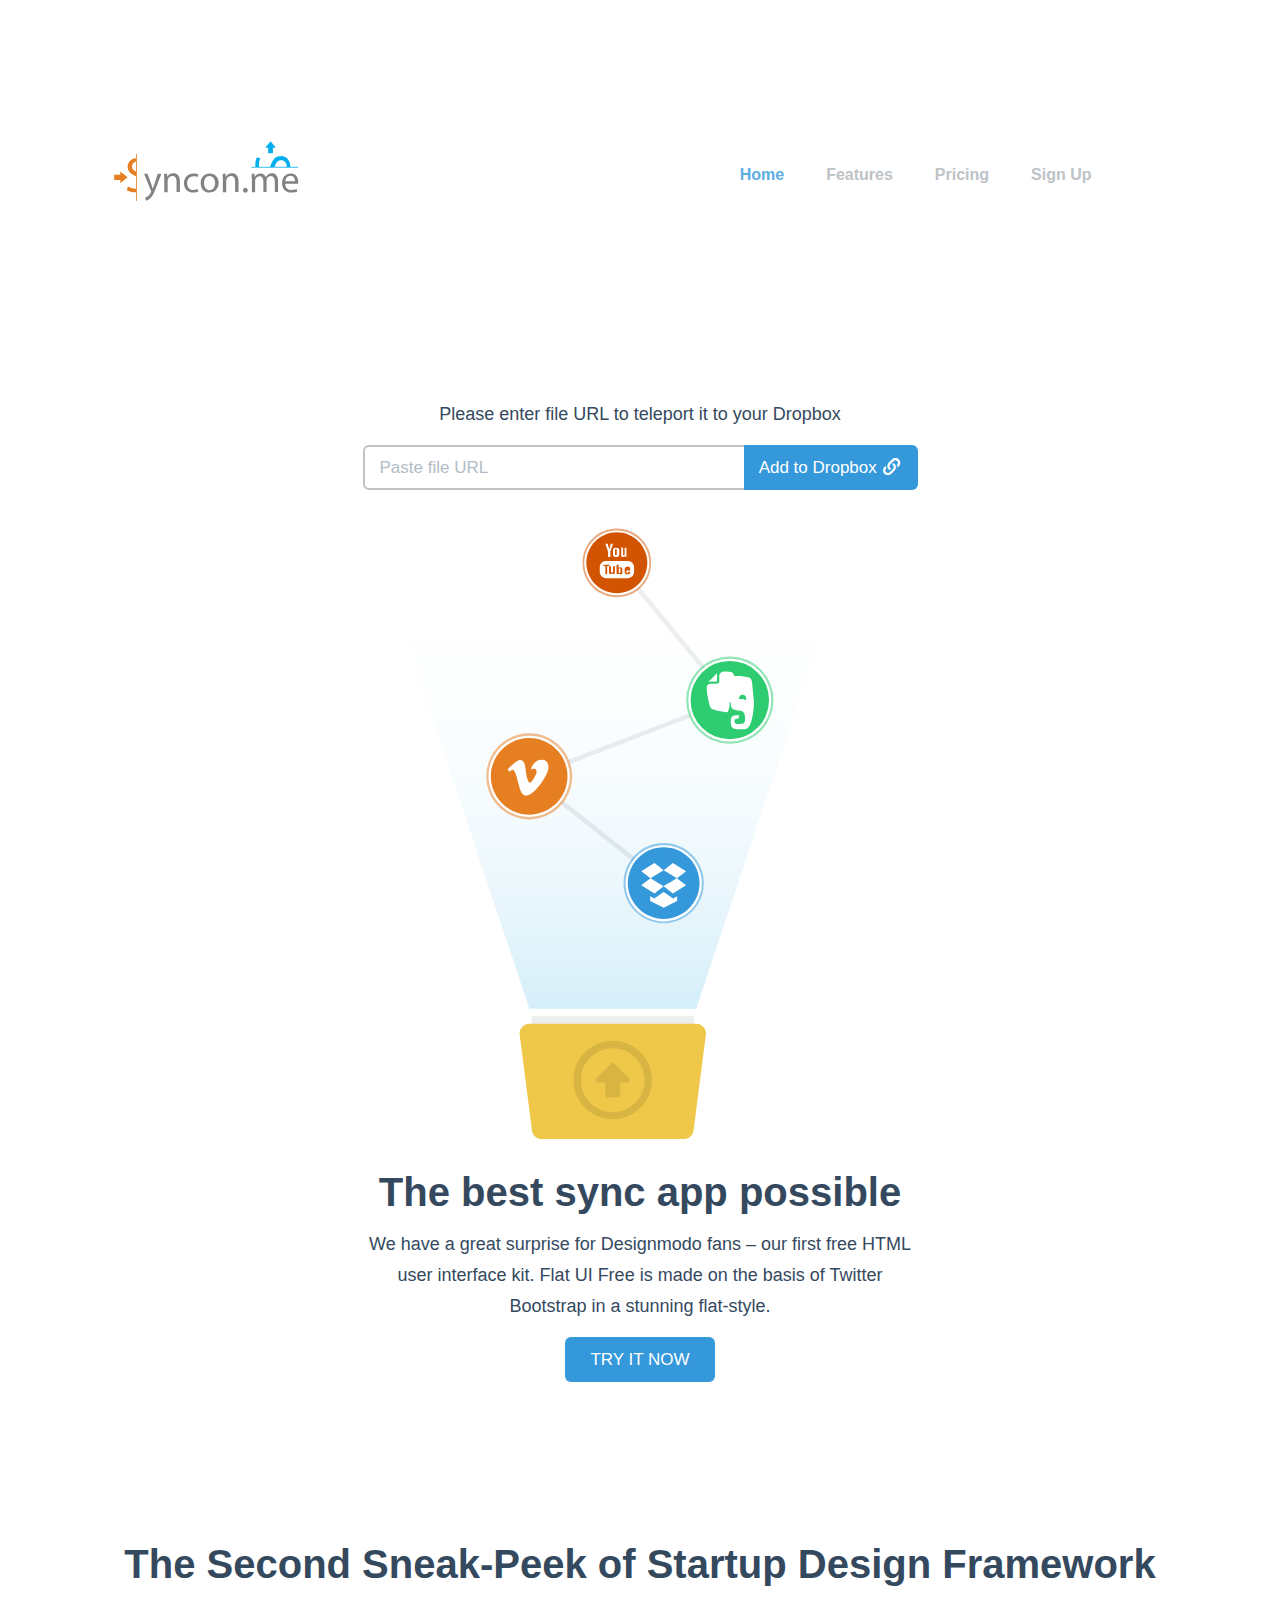
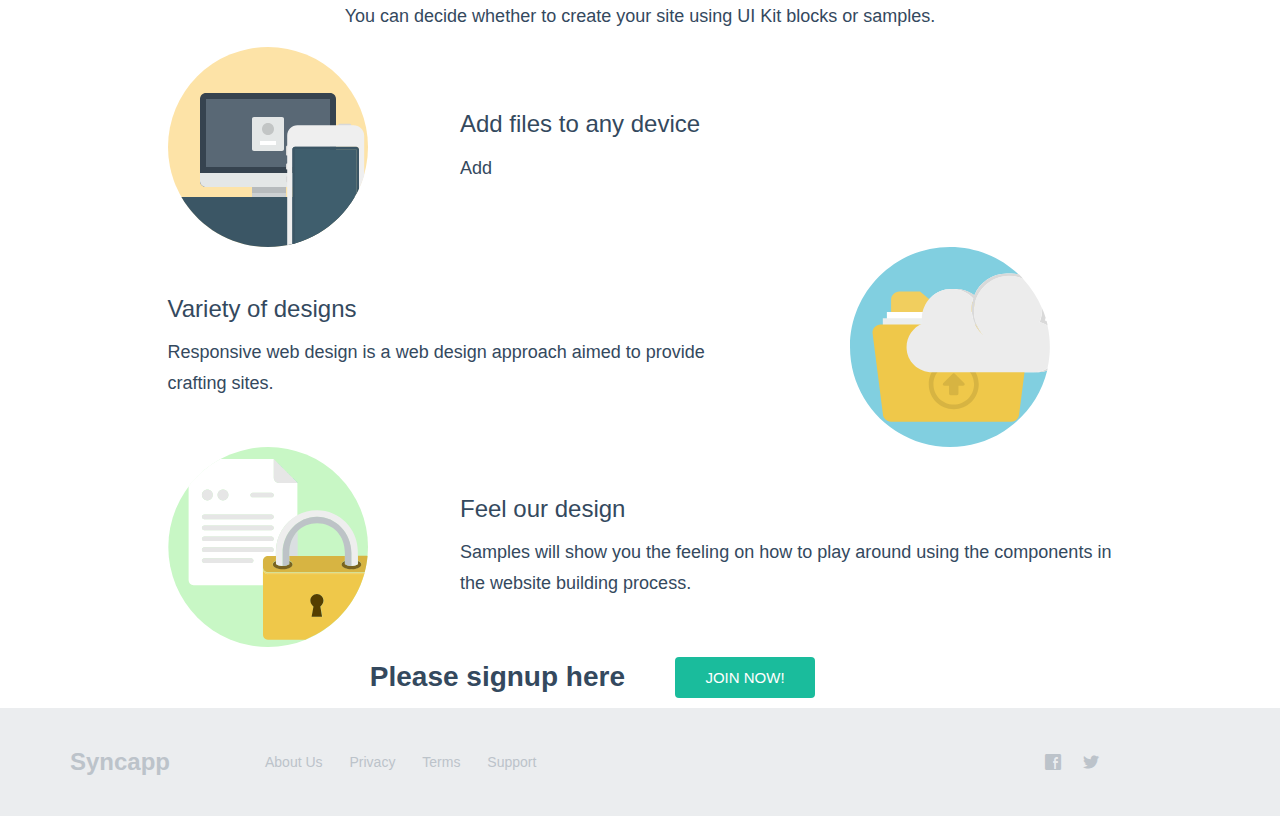
==== index.html @ c4ccfa2c "Add new icons and sync table" ====
<!DOCTYPE html>
<html>
  <head>
    <meta http-equiv="Content-Type" content="text/html; charset=UTF-8">
    <script data-turbolinks-track="true" src="./libs/js/jquery.js"></script>
    <script data-turbolinks-track="true" src="https://maxcdn.bootstrapcdn.com/bootstrap/3.3.2/js/bootstrap.min.js"></script>
    <link rel="stylesheet" href="https://maxcdn.bootstrapcdn.com/bootstrap/3.3.2/css/bootstrap.min.css">
    <link data-turbolinks-track="true" href="./libs/css/flatuipro.css?body=1" media="all" rel="stylesheet">
    <style type="text/css"></style>
  </head>
  <body>
      <div class="container">
        <nav class="navbar navbar-default" role="navigation" style="background-color: #ffffff">
          <div class="row">
            <div class="col-xs-3 vcenter">
              <img alt="Cloud" src="./libs/img/logo1.svg" width=270px>
            </div><!--
            --><div class="col-xs-8 vcenter">
              <div class="dropdown visible-xs pull-right">
                <div class="btn-group">
                  <button class="btn btn-primary">Dropdown</button>
                  <button class="btn btn-primary dropdown-toggle" data-toggle="dropdown">
                  <span class="caret"></span>
                  </button>
                  <ul class="dropdown-menu" role="menu">
                    <li><a href="#fakelink">Sub Menu Element</a></li>
                    <li><a href="#fakelink">Sub Menu Element</a></li>
                    <li><a href="#fakelink">Sub Menu Element</a></li>
                  </ul>
                </div>
              </div>
              <ul class="nav navbar-nav pull-right hidden-xs">
                <li class="active"><a href="#fakelink">Home</a></li>
                <li><a href="#fakelink">Features</a></li>
                <li><a href="#fakelink">Pricing</a></li>
                <li><a href="#fakelink">Sign Up</a></li>
              </ul>
            </div>
          </div>
        </nav>
      </div>
    <div class="container">
    <div class="row topmargin20">
      <div class="col-xs-6 col-xs-offset-3">
      <p class="text-center">Please enter file URL to teleport it to your Dropbox</p>
      </div>
    </div>
      <div class="row botmargin20">
        <div class="col-xs-6 col-xs-offset-3">
          <div class="input-group input-group-lg">
            <input class="form-control" id="appendedInputButton-02" type="search" placeholder="Paste file URL">
            <span class="input-group-btn">
            <button class="btn btn-default" type="button">Add to Dropbox <span class="fui-link"></span></button>
            </span>
          </div>
        </div>
      </div>
      <div class="row">
        <div class="col-xs-6 col-xs-offset-3">
          <div><img alt="Sync" src="./libs/img/teleport2.svg" width="500"></div>
        </div>
      </div>
      <div class="row">
        <div class="col-lg-6 col-lg-offset-3 col-md-8 col-md-offset-2 col-xs-10 col-xs-offset-1">
          <h3 class="text-center">The best sync app possible</h3>
          <p class="text-center">We have a great surprise for Designmodo fans – our first free HTML user interface kit. Flat UI Free is made on the basis of Twitter Bootstrap in a stunning flat-style.
          </p>
          <a href="#fakelink" class="btn btn-lg btn-info center-block" style="width: 150px">TRY IT NOW</a>
        </div>
      </div>
          <div class="row" style="margin-top: 130px">
      <div class="col-md-12 text-center">
        <h3>The Second Sneak-Peek of Startup Design Framework</h3>
        <p>You can decide whether to create your site using UI Kit blocks or samples.</p>
      </div>
    </div>
    <div class="row">
      <div class="col-md-3 col-md-offset-1 vcenter">
        <img src="./libs/img/desktop-mobile.svg" width="200" height="200" alt="">
      </div><!--
      --><div class="col-md-8 vcenter">
        <h6>Add files to any device</h6>
        <p>Add </p>
      </div>
    </div>
    <div class="row">
      <div class="col-md-6 col-md-offset-1 vcenter">
        <h6>Variety of designs</h6>
        <p>Responsive web design is a web design approach aimed to provide crafting sites.</p>
      </div><!--
      --><div class="col-md-2 col-md-offset-1 vcenter">
        <img src="./libs/img/cloud-folder.svg" width="200" height="200" alt="Time">
      </div>
    </div>
    <div class="row">
      <div class="col-md-2 col-md-offset-1 vcenter">
        <img src="./libs/img/lock-document.svg" width="200" height="200" alt="Lock">
      </div><!--
      --><div class="col-md-7 col-md-offset-1 vcenter">
        <h6>Feel our design</h6>
        <p>Samples will show you the feeling on how to play around using the components in the website building process.</p>
      </div>
    </div>
      <div class="row">
        <div class="col-md-6 text-right vcenter">
          <h5>Please signup here</h5>
        </div><!--
        --><div class="col-md-6 text-left vcenter">
          <button class="btn btn-primary btn-wide mll">
          JOIN NOW!
          </button>
        </div>
      </div>
    </div>

    <div class="bottom-menu">
      <div class="container">
        <div class="row">
          <div class="col-md-2 col-sm-2">
            <a href="#fakelink" class="bottom-menu-brand">Syncapp</a>
          </div>
          <div class="col-md-8 col-sm-8">
            <ul class="bottom-menu-list">
              <li><a href="#fakelink">About Us</a></li>
              <li><a href="#fakelink">Privacy</a></li>
              <li><a href="#fakelink">Terms</a></li>
              <li><a href="#fakelink">Support</a></li>
            </ul>
          </div>
          <div class="col-md-2 col-sm-2">
            <ul class="bottom-menu-iconic-list">
              <li><a href="#fakelink" class="fui-facebook"></a></li>
              <li><a href="#fakelink" class="fui-twitter"></a></li>
            </ul>
          </div>
        </div>
      </div>
    </div>
  </body>
</html>
---- libs/css/flatuipro.css ----
@font-face {
  font-family: 'Lato';
  src: url(/assets/lato/lato-black.eot);
  src: url(/assets/lato/lato-black.eot?#iefix) format('embedded-opentype'), url(/assets/lato/lato-black.woff) format('woff'), url(/assets/lato/lato-black.ttf) format('truetype'), url(/assets/lato/lato-black.svg#latoblack) format('svg');
  font-weight: 900;
  font-style: normal;
}
@font-face {
  font-family: 'Lato';
  src: url(/assets/lato/lato-bold.eot);
  src: url(/assets/lato/lato-bold.eot?#iefix) format('embedded-opentype'), url(/assets/lato/lato-bold.woff) format('woff'), url(/assets/lato/lato-bold.ttf) format('truetype'), url(/assets/lato/lato-bold.svg#latobold) format('svg');
  font-weight: bold;
  font-style: normal;
}
@font-face {
  font-family: 'Lato';
  src: url(/assets/lato/lato-bolditalic.eot);
  src: url(/assets/lato/lato-bolditalic.eot?#iefix) format('embedded-opentype'), url(/assets/lato/lato-bolditalic.woff) format('woff'), url(/assets/lato/lato-bolditalic.ttf) format('truetype'), url(/assets/lato/lato-bolditalic.svg#latobold-italic) format('svg');
  font-weight: bold;
  font-style: italic;
}
@font-face {
  font-family: 'Lato';
  src: url(/assets/lato/lato-italic.eot);
  src: url(/assets/lato/lato-italic.eot?#iefix) format('embedded-opentype'), url(/assets/lato/lato-italic.woff) format('woff'), url(/assets/lato/lato-italic.ttf) format('truetype'), url(/assets/lato/lato-italic.svg#latoitalic) format('svg');
  font-weight: normal;
  font-style: italic;
}
@font-face {
  font-family: 'Lato';
  src: url(/assets/lato/lato-light.eot);
  src: url(/assets/lato/lato-light.eot?#iefix) format('embedded-opentype'), url(/assets/lato/lato-light.woff) format('woff'), url(/assets/lato/lato-light.ttf) format('truetype'), url(/assets/lato/lato-light.svg#latolight) format('svg');
  font-weight: 300;
  font-style: normal;
}
@font-face {
  font-family: 'Lato';
  src: url(/assets/lato/lato-regular.eot);
  src: url(/assets/lato/lato-regular.eot?#iefix) format('embedded-opentype'), url(/assets/lato/lato-regular.woff) format('woff'), url(/assets/lato/lato-regular.ttf) format('truetype'), url(/assets/lato/lato-regular.svg#latoregular) format('svg');
  font-weight: normal;
  font-style: normal;
}
@font-face {
  font-family: 'Flat-UI-Pro-Icons';
  src: url(/libs/assets/flat-ui-pro-icons-regular.eot);
  src: url(/libs/assets/flat-ui-pro-icons-regular.eot?#iefix) format('embedded-opentype'), url(/libs/assets/flat-ui-pro-icons-regular.woff) format('woff'), url(/libs/assets/flat-ui-pro-icons-regular.ttf) format('truetype'), url(/libs/assets/flat-ui-pro-icons-regular.svg#flat-ui-pro-icons-regular) format('svg');
}
[class^="fui-"],
[class*="fui-"] {
  font-family: 'Flat-UI-Pro-Icons';
  speak: none;
  font-style: normal;
  font-weight: normal;
  font-variant: normal;
  text-transform: none;
  -webkit-font-smoothing: antialiased;
  -moz-osx-font-smoothing: grayscale;
}
.fui-triangle-up:before {
  content: "\e600";
}
.fui-triangle-down:before {
  content: "\e601";
}
.fui-triangle-up-small:before {
  content: "\e602";
}
.fui-triangle-down-small:before {
  content: "\e603";
}
.fui-triangle-left-large:before {
  content: "\e604";
}
.fui-triangle-right-large:before {
  content: "\e605";
}
.fui-arrow-left:before {
  content: "\e606";
}
.fui-arrow-right:before {
  content: "\e607";
}
.fui-plus:before {
  content: "\e608";
}
.fui-cross:before {
  content: "\e609";
}
.fui-check:before {
  content: "\e60a";
}
.fui-radio-unchecked:before {
  content: "\e60b";
}
.fui-radio-checked:before {
  content: "\e60c";
}
.fui-checkbox-unchecked:before {
  content: "\e60d";
}
.fui-checkbox-checked:before {
  content: "\e60e";
}
.fui-info-circle:before {
  content: "\e60f";
}
.fui-alert-circle:before {
  content: "\e610";
}
.fui-question-circle:before {
  content: "\e611";
}
.fui-check-circle:before {
  content: "\e612";
}
.fui-cross-circle:before {
  content: "\e613";
}
.fui-plus-circle:before {
  content: "\e614";
}
.fui-pause:before {
  content: "\e615";
}
.fui-play:before {
  content: "\e616";
}
.fui-volume:before {
  content: "\e617";
}
.fui-mute:before {
  content: "\e618";
}
.fui-resize:before {
  content: "\e619";
}
.fui-list:before {
  content: "\e61a";
}
.fui-list-thumbnailed:before {
  content: "\e61b";
}
.fui-list-small-thumbnails:before {
  content: "\e61c";
}
.fui-list-large-thumbnails:before {
  content: "\e61d";
}
.fui-list-numbered:before {
  content: "\e61e";
}
.fui-list-columned:before {
  content: "\e61f";
}
.fui-list-bulleted:before {
  content: "\e620";
}
.fui-window:before {
  content: "\e621";
}
.fui-windows:before {
  content: "\e622";
}
.fui-loop:before {
  content: "\e623";
}
.fui-cmd:before {
  content: "\e624";
}
.fui-mic:before {
  content: "\e625";
}
.fui-heart:before {
  content: "\e626";
}
.fui-location:before {
  content: "\e627";
}
.fui-new:before {
  content: "\e628";
}
.fui-video:before {
  content: "\e629";
}
.fui-photo:before {
  content: "\e62a";
}
.fui-time:before {
  content: "\e62b";
}
.fui-eye:before {
  content: "\e62c";
}
.fui-chat:before {
  content: "\e62d";
}
.fui-home:before {
  content: "\e62e";
}
.fui-upload:before {
  content: "\e62f";
}
.fui-search:before {
  content: "\e630";
}
.fui-user:before {
  content: "\e631";
}
.fui-mail:before {
  content: "\e632";
}
.fui-lock:before {
  content: "\e633";
}
.fui-power:before {
  content: "\e634";
}
.fui-calendar:before {
  content: "\e635";
}
.fui-gear:before {
  content: "\e636";
}
.fui-bookmark:before {
  content: "\e637";
}
.fui-exit:before {
  content: "\e638";
}
.fui-trash:before {
  content: "\e639";
}
.fui-folder:before {
  content: "\e63a";
}
.fui-bubble:before {
  content: "\e63b";
}
.fui-export:before {
  content: "\e63c";
}
.fui-calendar-solid:before {
  content: "\e63d";
}
.fui-star:before {
  content: "\e63e";
}
.fui-star-2:before {
  content: "\e63f";
}
.fui-credit-card:before {
  content: "\e640";
}
.fui-clip:before {
  content: "\e641";
}
.fui-link:before {
  content: "\e642";
}
.fui-tag:before {
  content: "\e643";
}
.fui-document:before {
  content: "\e644";
}
.fui-image:before {
  content: "\e645";
}
.fui-facebook:before {
  content: "\e646";
}
.fui-youtube:before {
  content: "\e647";
}
.fui-vimeo:before {
  content: "\e648";
}
.fui-twitter:before {
  content: "\e649";
}
.fui-spotify:before {
  content: "\e64a";
}
.fui-skype:before {
  content: "\e64b";
}
.fui-pinterest:before {
  content: "\e64c";
}
.fui-path:before {
  content: "\e64d";
}
.fui-linkedin:before {
  content: "\e64e";
}
.fui-google-plus:before {
  content: "\e64f";
}
.fui-dribbble:before {
  content: "\e650";
}
.fui-behance:before {
  content: "\e651";
}
.fui-stumbleupon:before {
  content: "\e652";
}
.fui-yelp:before {
  content: "\e653";
}
.fui-wordpress:before {
  content: "\e654";
}
.fui-windows-8:before {
  content: "\e655";
}
.fui-vine:before {
  content: "\e656";
}
.fui-tumblr:before {
  content: "\e657";
}
.fui-paypal:before {
  content: "\e658";
}
.fui-lastfm:before {
  content: "\e659";
}
.fui-instagram:before {
  content: "\e65a";
}
.fui-html5:before {
  content: "\e65b";
}
.fui-github:before {
  content: "\e65c";
}
.fui-foursquare:before {
  content: "\e65d";
}
.fui-dropbox:before {
  content: "\e65e";
}
.fui-android:before {
  content: "\e65f";
}
.fui-apple:before {
  content: "\e660";
}
body {
  font-family: "Lato", Helvetica, Arial, sans-serif;
  font-size: 18px;
  line-height: 1.72222;
  color: #34495e;
  background-color: #ffffff;
}
a {
  color: #16a085;
  text-decoration: none;
  transition: .25s;
}
a:hover,
a:focus {
  color: #1abc9c;
  text-decoration: none;
}
a:focus {
  outline: none;
}
.img-rounded {
  border-radius: 6px;
}
.img-thumbnail {
  padding: 4px;
  line-height: 1.72222;
  background-color: #ffffff;
  border: 2px solid #bdc3c7;
  border-radius: 6px;
  transition: all 0.25s ease-in-out;
  display: inline-block;
  max-width: 100%;
  height: auto;
}
.img-comment {
  font-size: 15px;
  line-height: 1.2;
  font-style: italic;
  margin: 24px 0;
}
h1,
h2,
h3,
h4,
h5,
h6,
.h1,
.h2,
.h3,
.h4,
.h5,
.h6 {
  font-family: inherit;
  font-weight: 700;
  line-height: 1.1;
  color: inherit;
}
h1 small,
h2 small,
h3 small,
h4 small,
h5 small,
h6 small,
.h1 small,
.h2 small,
.h3 small,
.h4 small,
.h5 small,
.h6 small {
  color: #e7e9ec;
}
h1,
h2,
h3 {
  margin-top: 30px;
  margin-bottom: 15px;
}
h4,
h5,
h6 {
  margin-top: 15px;
  margin-bottom: 15px;
}
h6 {
  font-weight: normal;
}
h1,
.h1 {
  font-size: 61px;
}
h2,
.h2 {
  font-size: 53px;
}
h3,
.h3 {
  font-size: 40px;
}
h4,
.h4 {
  font-size: 29px;
}
h5,
.h5 {
  font-size: 28px;
}
h6,
.h6 {
  font-size: 24px;
}
p {
  font-size: 18px;
  line-height: 1.72222;
  margin: 0 0 15px;
}
.lead {
  margin-bottom: 30px;
  font-size: 28px;
  line-height: 1.46428571;
  font-weight: 300;
}
@media (min-width: 768px) {
  .lead {
    font-size: 30.006px;
  }
}
small,
.small {
  font-size: 83%;
  line-height: 2.067;
}
.text-muted {
  color: #bdc3c7;
}
.text-inverse {
  color: #ffffff;
}
.text-primary {
  color: #1abc9c;
}
a.text-primary:hover {
  color: #148f77;
}
.text-warning {
  color: #f1c40f;
}
a.text-warning:hover {
  color: #c29d0b;
}
.text-danger {
  color: #e74c3c;
}
a.text-danger:hover {
  color: #d62c1a;
}
.text-success {
  color: #2ecc71;
}
a.text-success:hover {
  color: #25a25a;
}
.text-info {
  color: #3498db;
}
a.text-info:hover {
  color: #217dbb;
}
.bg-primary {
  color: #ffffff;
  background-color: #34495e;
}
a.bg-primary:hover {
  background-color: #222f3d;
}
.bg-success {
  background-color: #dff0d8;
}
a.bg-success:hover {
  background-color: #c1e2b3;
}
.bg-info {
  background-color: #d9edf7;
}
a.bg-info:hover {
  background-color: #afd9ee;
}
.bg-warning {
  background-color: #fcf8e3;
}
a.bg-warning:hover {
  background-color: #f7ecb5;
}
.bg-danger {
  background-color: #f2dede;
}
a.bg-danger:hover {
  background-color: #e4b9b9;
}
.page-header {
  padding-bottom: 14px;
  margin: 60px 0 30px;
  border-bottom: 2px solid #e7e9ec;
}
ul,
ol {
  margin-bottom: 15px;
}
dl {
  margin-bottom: 30px;
}
dt,
dd {
  line-height: 1.72222;
}
@media (min-width: 768px) {
  .dl-horizontal dt {
    width: 160px;
  }
  .dl-horizontal dd {
    margin-left: 180px;
  }
}
abbr[title],
abbr[data-original-title] {
  border-bottom: 1px dotted #bdc3c7;
}
blockquote {
  border-left: 3px solid #e7e9ec;
  padding: 0 0 0 16px;
  margin: 0 0 30px;
}
blockquote p {
  font-size: 20px;
  line-height: 1.55;
  font-weight: normal;
  margin-bottom: .4em;
}
blockquote small,
blockquote .small {
  font-size: 18px;
  line-height: 1.72222;
  font-style: italic;
  color: inherit;
}
blockquote small:before,
blockquote .small:before {
  content: "";
}
blockquote.pull-right {
  padding-right: 16px;
  padding-left: 0;
  border-right: 3px solid #e7e9ec;
  border-left: 0;
}
blockquote.pull-right small:after {
  content: "";
}
address {
  margin-bottom: 30px;
  line-height: 1.72222;
}
sub,
sup {
  font-size: 70%;
}
code,
kbd,
pre,
samp {
  font-family: Monaco, Menlo, Consolas, "Courier New", monospace;
}
code {
  padding: 2px 6px;
  font-size: 85%;
  color: #c7254e;
  background-color: #f9f2f4;
  border-radius: 4px;
}
kbd {
  padding: 2px 6px;
  font-size: 85%;
  color: #ffffff;
  background-color: #34495e;
  border-radius: 4px;
  box-shadow: none;
}
pre {
  padding: 8px;
  margin: 0 0 15px;
  font-size: 13px;
  line-height: 1.72222;
  color: inherit;
  background-color: #ffffff;
  border: 2px solid #e7e9ec;
  border-radius: 6px;
  white-space: pre;
}
.pre-scrollable {
  max-height: 340px;
}
.thumbnail {
  display: block;
  padding: 4px;
  margin-bottom: 5px;
  line-height: 1.72222;
  background-color: #ffffff;
  border: 2px solid #bdc3c7;
  border-radius: 6px;
  transition: all 0.25s ease-in-out;
}
.thumbnail > img,
.thumbnail a > img {
  display: block;
  max-width: 100%;
  height: auto;
  margin-left: auto;
  margin-right: auto;
}
a.thumbnail:hover,
a.thumbnail:focus,
a.thumbnail.active {
  border-color: #16a085;
}
.thumbnail .caption {
  padding: 9px;
  color: #34495e;
}
.btn {
  border: none;
  font-size: 15px;
  font-weight: normal;
  line-height: 1.4;
  border-radius: 4px;
  padding: 10px 15px;
  -webkit-font-smoothing: subpixel-antialiased;
  transition: border 0.25s linear, color 0.25s linear, background-color 0.25s linear;
}
.btn:hover,
.btn:focus {
  outline: none;
  color: #ffffff;
}
.btn:active,
.btn.active {
  outline: none;
  box-shadow: none;
}
.btn:focus:active {
  outline: none;
}
.btn.disabled,
.btn[disabled],
fieldset[disabled] .btn {
  background-color: #bdc3c7;
  color: rgba(255, 255, 255, 0.75);
  opacity: 0.7;
  filter: alpha(opacity=70);
}
.btn [class^="fui-"] {
  margin: 0 1px;
  position: relative;
  line-height: 1;
  top: 1px;
}
.btn-xs.btn [class^="fui-"] {
  font-size: 11px;
  top: 0;
}
.btn-hg.btn [class^="fui-"] {
  top: 2px;
}
.btn-default {
  color: #ffffff;
  background-color: #bdc3c7;
}
.btn-default:hover,
.btn-default.hover,
.btn-default:focus,
.btn-default:active,
.btn-default.active,
.open > .dropdown-toggle.btn-default {
  color: #ffffff;
  background-color: #cacfd2;
  border-color: #cacfd2;
}
.btn-default:active,
.btn-default.active,
.open > .dropdown-toggle.btn-default {
  background: #a1a6a9;
  border-color: #a1a6a9;
}
.btn-default.disabled,
.btn-default[disabled],
fieldset[disabled] .btn-default,
.btn-default.disabled:hover,
.btn-default[disabled]:hover,
fieldset[disabled] .btn-default:hover,
.btn-default.disabled.hover,
.btn-default[disabled].hover,
fieldset[disabled] .btn-default.hover,
.btn-default.disabled:focus,
.btn-default[disabled]:focus,
fieldset[disabled] .btn-default:focus,
.btn-default.disabled:active,
.btn-default[disabled]:active,
fieldset[disabled] .btn-default:active,
.btn-default.disabled.active,
.btn-default[disabled].active,
fieldset[disabled] .btn-default.active {
  background-color: #bdc3c7;
  border-color: #bdc3c7;
}
.btn-default .badge {
  color: #bdc3c7;
  background-color: #ffffff;
}

/* @@@@@@ Add new button style btn-green @@@@@@ */

.btn-green {
  color: #1abc9c;
  background-color: #1abc9c;
}

.btn-green:hover,
.btn-green.hover,
.btn-green:focus,
.btn-green:active,
.btn-green.active,
.open > .dropdown-toggle.btn-green {
  color: #ffffff;
  background-color: #cacfd2;
  border-color: #cacfd2;
}
.btn-green:active,
.btn-green.active,
.open > .dropdown-toggle.btn-green {
  background: #a1a6a9;
  border-color: #a1a6a9;
}
.btn-green.disabled,
.btn-green[disabled],
fieldset[disabled] .btn-green,
.btn-green.disabled:hover,
.btn-green[disabled]:hover,
fieldset[disabled] .btn-green:hover,
.btn-green.disabled.hover,
.btn-green[disabled].hover,
fieldset[disabled] .btn-green.hover,
.btn-green.disabled:focus,
.btn-green[disabled]:focus,
fieldset[disabled] .btn-green:focus,
.btn-green.disabled:active,
.btn-green[disabled]:active,
fieldset[disabled] .btn-green:active,
.btn-green.disabled.active,
.btn-green[disabled].active,
fieldset[disabled] .btn-green.active {
  background-color: #bdc3c7;
  border-color: #bdc3c7;
}
.btn-green .badge {
  color: #bdc3c7;
  background-color: #ffffff;
}

/* @@@@@@ btn-green END @@@@@@ */

.btn-primary {
  color: #ffffff;
  background-color: #1abc9c;
}
.btn-primary:hover,
.btn-primary.hover,
.btn-primary:focus,
.btn-primary:active,
.btn-primary.active,
.open > .dropdown-toggle.btn-primary {
  color: #ffffff;
  background-color: #48c9b0;
  border-color: #48c9b0;
}
.btn-primary:active,
.btn-primary.active,
.open > .dropdown-toggle.btn-primary {
  background: #16a085;
  border-color: #16a085;
}
.btn-primary.disabled,
.btn-primary[disabled],
fieldset[disabled] .btn-primary,
.btn-primary.disabled:hover,
.btn-primary[disabled]:hover,
fieldset[disabled] .btn-primary:hover,
.btn-primary.disabled.hover,
.btn-primary[disabled].hover,
fieldset[disabled] .btn-primary.hover,
.btn-primary.disabled:focus,
.btn-primary[disabled]:focus,
fieldset[disabled] .btn-primary:focus,
.btn-primary.disabled:active,
.btn-primary[disabled]:active,
fieldset[disabled] .btn-primary:active,
.btn-primary.disabled.active,
.btn-primary[disabled].active,
fieldset[disabled] .btn-primary.active {
  background-color: #bdc3c7;
  border-color: #1abc9c;
}
.btn-primary .badge {
  color: #1abc9c;
  background-color: #ffffff;
}
.btn-info {
  color: #ffffff;
  background-color: #3498db;
}
.btn-info:hover,
.btn-info.hover,
.btn-info:focus,
.btn-info:active,
.btn-info.active,
.open > .dropdown-toggle.btn-info {
  color: #ffffff;
  background-color: #5dade2;
  border-color: #5dade2;
}
.btn-info:active,
.btn-info.active,
.open > .dropdown-toggle.btn-info {
  background: #2c81ba;
  border-color: #2c81ba;
}
.btn-info.disabled,
.btn-info[disabled],
fieldset[disabled] .btn-info,
.btn-info.disabled:hover,
.btn-info[disabled]:hover,
fieldset[disabled] .btn-info:hover,
.btn-info.disabled.hover,
.btn-info[disabled].hover,
fieldset[disabled] .btn-info.hover,
.btn-info.disabled:focus,
.btn-info[disabled]:focus,
fieldset[disabled] .btn-info:focus,
.btn-info.disabled:active,
.btn-info[disabled]:active,
fieldset[disabled] .btn-info:active,
.btn-info.disabled.active,
.btn-info[disabled].active,
fieldset[disabled] .btn-info.active {
  background-color: #bdc3c7;
  border-color: #3498db;
}
.btn-info .badge {
  color: #3498db;
  background-color: #ffffff;
}
.btn-danger {
  color: #ffffff;
  background-color: #e74c3c;
}
.btn-danger:hover,
.btn-danger.hover,
.btn-danger:focus,
.btn-danger:active,
.btn-danger.active,
.open > .dropdown-toggle.btn-danger {
  color: #ffffff;
  background-color: #ec7063;
  border-color: #ec7063;
}
.btn-danger:active,
.btn-danger.active,
.open > .dropdown-toggle.btn-danger {
  background: #c44133;
  border-color: #c44133;
}
.btn-danger.disabled,
.btn-danger[disabled],
fieldset[disabled] .btn-danger,
.btn-danger.disabled:hover,
.btn-danger[disabled]:hover,
fieldset[disabled] .btn-danger:hover,
.btn-danger.disabled.hover,
.btn-danger[disabled].hover,
fieldset[disabled] .btn-danger.hover,
.btn-danger.disabled:focus,
.btn-danger[disabled]:focus,
fieldset[disabled] .btn-danger:focus,
.btn-danger.disabled:active,
.btn-danger[disabled]:active,
fieldset[disabled] .btn-danger:active,
.btn-danger.disabled.active,
.btn-danger[disabled].active,
fieldset[disabled] .btn-danger.active {
  background-color: #bdc3c7;
  border-color: #e74c3c;
}
.btn-danger .badge {
  color: #e74c3c;
  background-color: #ffffff;
}
.btn-success {
  color: #ffffff;
  background-color: #2ecc71;
}
.btn-success:hover,
.btn-success.hover,
.btn-success:focus,
.btn-success:active,
.btn-success.active,
.open > .dropdown-toggle.btn-success {
  color: #ffffff;
  background-color: #58d68d;
  border-color: #58d68d;
}
.btn-success:active,
.btn-success.active,
.open > .dropdown-toggle.btn-success {
  background: #27ad60;
  border-color: #27ad60;
}
.btn-success.disabled,
.btn-success[disabled],
fieldset[disabled] .btn-success,
.btn-success.disabled:hover,
.btn-success[disabled]:hover,
fieldset[disabled] .btn-success:hover,
.btn-success.disabled.hover,
.btn-success[disabled].hover,
fieldset[disabled] .btn-success.hover,
.btn-success.disabled:focus,
.btn-success[disabled]:focus,
fieldset[disabled] .btn-success:focus,
.btn-success.disabled:active,
.btn-success[disabled]:active,
fieldset[disabled] .btn-success:active,
.btn-success.disabled.active,
.btn-success[disabled].active,
fieldset[disabled] .btn-success.active {
  background-color: #bdc3c7;
  border-color: #2ecc71;
}
.btn-success .badge {
  color: #2ecc71;
  background-color: #ffffff;
}
.btn-warning {
  color: #ffffff;
  background-color: #f1c40f;
}
.btn-warning:hover,
.btn-warning.hover,
.btn-warning:focus,
.btn-warning:active,
.btn-warning.active,
.open > .dropdown-toggle.btn-warning {
  color: #ffffff;
  background-color: #f4d313;
  border-color: #f4d313;
}
.btn-warning:active,
.btn-warning.active,
.open > .dropdown-toggle.btn-warning {
  background: #cda70d;
  border-color: #cda70d;
}
.btn-warning.disabled,
.btn-warning[disabled],
fieldset[disabled] .btn-warning,
.btn-warning.disabled:hover,
.btn-warning[disabled]:hover,
fieldset[disabled] .btn-warning:hover,
.btn-warning.disabled.hover,
.btn-warning[disabled].hover,
fieldset[disabled] .btn-warning.hover,
.btn-warning.disabled:focus,
.btn-warning[disabled]:focus,
fieldset[disabled] .btn-warning:focus,
.btn-warning.disabled:active,
.btn-warning[disabled]:active,
fieldset[disabled] .btn-warning:active,
.btn-warning.disabled.active,
.btn-warning[disabled].active,
fieldset[disabled] .btn-warning.active {
  background-color: #bdc3c7;
  border-color: #f1c40f;
}
.btn-warning .badge {
  color: #f1c40f;
  background-color: #ffffff;
}
.btn-inverse {
  color: #ffffff;
  background-color: #34495e;
}
.btn-inverse:hover,
.btn-inverse.hover,
.btn-inverse:focus,
.btn-inverse:active,
.btn-inverse.active,
.open > .dropdown-toggle.btn-inverse {
  color: #ffffff;
  background-color: #415b76;
  border-color: #415b76;
}
.btn-inverse:active,
.btn-inverse.active,
.open > .dropdown-toggle.btn-inverse {
  background: #2c3e50;
  border-color: #2c3e50;
}
.btn-inverse.disabled,
.btn-inverse[disabled],
fieldset[disabled] .btn-inverse,
.btn-inverse.disabled:hover,
.btn-inverse[disabled]:hover,
fieldset[disabled] .btn-inverse:hover,
.btn-inverse.disabled.hover,
.btn-inverse[disabled].hover,
fieldset[disabled] .btn-inverse.hover,
.btn-inverse.disabled:focus,
.btn-inverse[disabled]:focus,
fieldset[disabled] .btn-inverse:focus,
.btn-inverse.disabled:active,
.btn-inverse[disabled]:active,
fieldset[disabled] .btn-inverse:active,
.btn-inverse.disabled.active,
.btn-inverse[disabled].active,
fieldset[disabled] .btn-inverse.active {
  background-color: #bdc3c7;
  border-color: #34495e;
}
.btn-inverse .badge {
  color: #34495e;
  background-color: #ffffff;
}
.btn-embossed {
  box-shadow: inset 0 -2px 0 rgba(0, 0, 0, 0.15);
}
.btn-embossed.active,
.btn-embossed:active {
  box-shadow: inset 0 2px 0 rgba(0, 0, 0, 0.15);
}
.btn-wide {
  min-width: 140px;
  padding-left: 30px;
  padding-right: 30px;
}
.btn-link {
  color: #16a085;
}
.btn-link:hover,
.btn-link:focus {
  color: #1abc9c;
  text-decoration: underline;
  background-color: transparent;
}
.btn-link[disabled]:hover,
fieldset[disabled] .btn-link:hover,
.btn-link[disabled]:focus,
fieldset[disabled] .btn-link:focus {
  color: #bdc3c7;
  text-decoration: none;
}
.btn-hg,
.btn-group-hg > .btn {
  padding: 13px 20px;
  font-size: 22px;
  line-height: 1.227;
  border-radius: 6px;
}
.btn-lg,
.btn-group-lg > .btn {
  padding: 10px 19px;
  font-size: 17px;
  line-height: 1.471;
  border-radius: 6px;
}
.btn-sm,
.btn-group-sm > .btn {
  padding: 9px 13px;
  font-size: 13px;
  line-height: 1.385;
  border-radius: 4px;
}
.btn-xs,
.btn-group-xs > .btn {
  padding: 6px 9px;
  font-size: 12px;
  line-height: 1.083;
  border-radius: 3px;
}
.btn-tip {
  font-weight: 300;
  padding-left: 10px;
  font-size: 92%;
}
.btn-block {
  white-space: normal;
}
[class*="btn-social-"] {
  padding: 10px 15px;
  font-size: 13px;
  line-height: 1.077;
  border-radius: 4px;
}
.btn-social-pinterest {
  color: #ffffff;
  background-color: #cb2028;
}
.btn-social-pinterest:hover,
.btn-social-pinterest:focus {
  background-color: #d54d53;
}
.btn-social-pinterest:active,
.btn-social-pinterest.active {
  background-color: #ad1b22;
}
.btn-social-linkedin {
  color: #ffffff;
  background-color: #0072b5;
}
.btn-social-linkedin:hover,
.btn-social-linkedin:focus {
  background-color: #338ec4;
}
.btn-social-linkedin:active,
.btn-social-linkedin.active {
  background-color: #00619a;
}
.btn-social-stumbleupon {
  color: #ffffff;
  background-color: #ed4a13;
}
.btn-social-stumbleupon:hover,
.btn-social-stumbleupon:focus {
  background-color: #f16e42;
}
.btn-social-stumbleupon:active,
.btn-social-stumbleupon.active {
  background-color: #c93f10;
}
.btn-social-googleplus {
  color: #ffffff;
  background-color: #2d2d2d;
}
.btn-social-googleplus:hover,
.btn-social-googleplus:focus {
  background-color: #575757;
}
.btn-social-googleplus:active,
.btn-social-googleplus.active {
  background-color: #262626;
}
.btn-social-facebook {
  color: #ffffff;
  background-color: #2f4b93;
}
.btn-social-facebook:hover,
.btn-social-facebook:focus {
  background-color: #596fa9;
}
.btn-social-facebook:active,
.btn-social-facebook.active {
  background-color: #28407d;
}
.btn-social-twitter {
  color: #ffffff;
  background-color: #00bdef;
}
.btn-social-twitter:hover,
.btn-social-twitter:focus {
  background-color: #33caf2;
}
.btn-social-twitter:active,
.btn-social-twitter.active {
  background-color: #00a1cb;
}
.btn-group > .btn + .btn {
  margin-left: 0;
}
.btn-group > .btn + .dropdown-toggle {
  border-left: 2px solid rgba(52, 73, 94, 0.15);
  padding: 10px 12px;
}
.btn-group > .btn + .dropdown-toggle .caret {
  margin-left: 3px;
  margin-right: 3px;
}
.btn-group > .btn.btn-gh + .dropdown-toggle .caret {
  margin-left: 7px;
  margin-right: 7px;
}
.btn-group > .btn.btn-sm + .dropdown-toggle .caret {
  margin-left: 0;
  margin-right: 0;
}
.dropdown-toggle .caret {
  margin-left: 8px;
}
.btn-group-xs > .btn + .dropdown-toggle {
  padding: 6px 9px;
}
.btn-group-sm > .btn + .dropdown-toggle {
  padding: 9px 13px;
}
.btn-group-lg > .btn + .dropdown-toggle {
  padding: 10px 19px;
}
.btn-group-hg > .btn + .dropdown-toggle {
  padding: 13px 20px;
}
.btn-xs .caret {
  border-width: 6px 4px 0;
  border-bottom-width: 0;
}
.btn-lg .caret {
  border-width: 8px 6px 0;
  border-bottom-width: 0;
}
.dropup .btn-lg .caret {
  border-width: 0 6px 8px;
}
.dropup .btn-xs .caret {
  border-width: 0 4px 6px;
}
.btn-group > .btn,
.btn-group > .dropdown-menu,
.btn-group > .popover {
  font-weight: 400;
}
.btn-group:focus .dropdown-toggle {
  outline: none;
  transition: .25s;
}
.btn-group.open .dropdown-toggle {
  color: rgba(255, 255, 255, 0.75);
  box-shadow: none;
}
.btn-toolbar .btn.active {
  color: #ffffff;
}
.btn-toolbar .btn > [class^="fui-"] {
  font-size: 16px;
  margin: 0 1px;
}
legend {
  display: block;
  width: 100%;
  padding: 0;
  margin-bottom: 15px;
  font-size: 24px;
  line-height: inherit;
  color: inherit;
  border-bottom: none;
}
textarea {
  font-size: 20px;
  line-height: 24px;
  padding: 5px 11px;
}
input[type="search"] {
  -webkit-appearance: none !important;
}
label {
  font-weight: normal;
  font-size: 15px;
  line-height: 2.4;
}
.form-control::-moz-placeholder,
.select2-search input[type="text"]::-moz-placeholder {
  color: #b2bcc5;
  opacity: 1;
}
.form-control:-ms-input-placeholder,
.select2-search input[type="text"]:-ms-input-placeholder {
  color: #b2bcc5;
}
.form-control::-webkit-input-placeholder,
.select2-search input[type="text"]::-webkit-input-placeholder {
  color: #b2bcc5;
}
.form-control,
.select2-search input[type="text"] {
  border: 2px solid #bdc3c7;
  color: #34495e;
  font-family: "Lato", Helvetica, Arial, sans-serif;
  font-size: 15px;
  line-height: 1.467;
  padding: 8px 12px;
  height: 42px;
  border-radius: 6px;
  box-shadow: none;
  transition: border 0.25s linear, color 0.25s linear, background-color 0.25s linear;
}
.form-group.focus .form-control,
.form-control:focus,
.form-group.focus .select2-search input[type="text"],
.select2-search input[type="text"]:focus {
  border-color: #3498db;
  outline: 0;
  box-shadow: none;
}
.form-control[disabled],
.form-control[readonly],
fieldset[disabled] .form-control,
.select2-search input[type="text"][disabled],
.select2-search input[type="text"][readonly],
fieldset[disabled] .select2-search input[type="text"] {
  background-color: #f4f6f6;
  border-color: #d5dbdb;
  color: #d5dbdb;
  cursor: default;
  opacity: 0.7;
  filter: alpha(opacity=70);
}
.form-control.flat,
.select2-search input[type="text"].flat {
  border-color: transparent;
}
.form-control.flat:hover,
.select2-search input[type="text"].flat:hover {
  border-color: #bdc3c7;
}
.form-control.flat:focus,
.select2-search input[type="text"].flat:focus {
  border-color: #1abc9c;
}
.input-sm,
.form-horizontal .form-group-sm .form-control,
.select2-search input[type="text"],
.form-horizontal .form-group-sm .select2-search input[type="text"] {
  height: 35px;
  padding: 6px 10px;
  font-size: 13px;
  line-height: 1.462;
  border-radius: 6px;
}
select.input-sm,
select.select2-search input[type="text"] {
  height: 35px;
  line-height: 35px;
}
textarea.input-sm,
select[multiple].input-sm,
textarea.select2-search input[type="text"],
select[multiple].select2-search input[type="text"] {
  height: auto;
}
.input-lg,
.form-horizontal .form-group-lg .form-control,
.form-horizontal .form-group-lg .select2-search input[type="text"] {
  height: 45px;
  padding: 10px 15px;
  font-size: 17px;
  line-height: 1.235;
  border-radius: 6px;
}
select.input-lg {
  height: 45px;
  line-height: 45px;
}
textarea.input-lg,
select[multiple].input-lg {
  height: auto;
}
.input-hg,
.form-horizontal .form-group-hg .form-control,
.form-horizontal .form-group-hg .select2-search input[type="text"] {
  height: 53px;
  padding: 10px 16px;
  font-size: 22px;
  line-height: 1.318;
  border-radius: 6px;
}
select.input-hg {
  height: 53px;
  line-height: 53px;
}
textarea.input-hg,
select[multiple].input-hg {
  height: auto;
}
.form-control-feedback {
  position: absolute;
  top: 2px;
  right: 2px;
  margin-top: 1px;
  line-height: 36px;
  font-size: 17px;
  color: #b2bcc5;
  background-color: transparent;
  padding: 0 12px 0 0;
  border-radius: 6px;
}
.input-hg + .form-control-feedback {
  font-size: 20px;
  line-height: 48px;
  padding-right: 16px;
  width: auto;
  height: 48px;
}
.input-lg + .form-control-feedback {
  font-size: 18px;
  line-height: 40px;
  width: auto;
  height: 40px;
  padding-right: 15px;
}
.input-sm + .form-control-feedback,
.select2-search input[type="text"] + .form-control-feedback {
  line-height: 29px;
  height: 29px;
  width: auto;
  padding-right: 10px;
}
.has-success .help-block,
.has-success .control-label,
.has-success .radio,
.has-success .checkbox,
.has-success .radio-inline,
.has-success .checkbox-inline {
  color: #2ecc71;
}
.has-success .form-control,
.has-success .select2-search input[type="text"] {
  color: #2ecc71;
  border-color: #2ecc71;
  box-shadow: none;
}
.has-success .form-control::-moz-placeholder,
.has-success .select2-search input[type="text"]::-moz-placeholder {
  color: #2ecc71;
  opacity: 1;
}
.has-success .form-control:-ms-input-placeholder,
.has-success .select2-search input[type="text"]:-ms-input-placeholder {
  color: #2ecc71;
}
.has-success .form-control::-webkit-input-placeholder,
.has-success .select2-search input[type="text"]::-webkit-input-placeholder {
  color: #2ecc71;
}
.has-success .form-control:focus,
.has-success .select2-search input[type="text"]:focus {
  border-color: #2ecc71;
  box-shadow: none;
}
.has-success .input-group-addon {
  color: #2ecc71;
  border-color: #2ecc71;
  background-color: #ffffff;
}
.has-success .form-control-feedback {
  color: #2ecc71;
}
.has-warning .help-block,
.has-warning .control-label,
.has-warning .radio,
.has-warning .checkbox,
.has-warning .radio-inline,
.has-warning .checkbox-inline {
  color: #f1c40f;
}
.has-warning .form-control,
.has-warning .select2-search input[type="text"] {
  color: #f1c40f;
  border-color: #f1c40f;
  box-shadow: none;
}
.has-warning .form-control::-moz-placeholder,
.has-warning .select2-search input[type="text"]::-moz-placeholder {
  color: #f1c40f;
  opacity: 1;
}
.has-warning .form-control:-ms-input-placeholder,
.has-warning .select2-search input[type="text"]:-ms-input-placeholder {
  color: #f1c40f;
}
.has-warning .form-control::-webkit-input-placeholder,
.has-warning .select2-search input[type="text"]::-webkit-input-placeholder {
  color: #f1c40f;
}
.has-warning .form-control:focus,
.has-warning .select2-search input[type="text"]:focus {
  border-color: #f1c40f;
  box-shadow: none;
}
.has-warning .input-group-addon {
  color: #f1c40f;
  border-color: #f1c40f;
  background-color: #ffffff;
}
.has-warning .form-control-feedback {
  color: #f1c40f;
}
.has-error .help-block,
.has-error .control-label,
.has-error .radio,
.has-error .checkbox,
.has-error .radio-inline,
.has-error .checkbox-inline {
  color: #e74c3c;
}
.has-error .form-control,
.has-error .select2-search input[type="text"] {
  color: #e74c3c;
  border-color: #e74c3c;
  box-shadow: none;
}
.has-error .form-control::-moz-placeholder,
.has-error .select2-search input[type="text"]::-moz-placeholder {
  color: #e74c3c;
  opacity: 1;
}
.has-error .form-control:-ms-input-placeholder,
.has-error .select2-search input[type="text"]:-ms-input-placeholder {
  color: #e74c3c;
}
.has-error .form-control::-webkit-input-placeholder,
.has-error .select2-search input[type="text"]::-webkit-input-placeholder {
  color: #e74c3c;
}
.has-error .form-control:focus,
.has-error .select2-search input[type="text"]:focus {
  border-color: #e74c3c;
  box-shadow: none;
}
.has-error .input-group-addon {
  color: #e74c3c;
  border-color: #e74c3c;
  background-color: #ffffff;
}
.has-error .form-control-feedback {
  color: #e74c3c;
}
.form-control[disabled] + .form-control-feedback,
.form-control[readonly] + .form-control-feedback,
fieldset[disabled] .form-control + .form-control-feedback,
.form-control.disabled + .form-control-feedback,
.select2-search input[type="text"][disabled] + .form-control-feedback,
.select2-search input[type="text"][readonly] + .form-control-feedback,
fieldset[disabled] .select2-search input[type="text"] + .form-control-feedback,
.select2-search input[type="text"].disabled + .form-control-feedback {
  color: #d5dbdb;
  background-color: transparent;
  opacity: 0.7;
  filter: alpha(opacity=70);
}
.help-block {
  font-size: 14px;
  margin-bottom: 5px;
  color: #6b7a88;
}
.form-group {
  position: relative;
  margin-bottom: 20px;
}
.form-horizontal .radio,
.form-horizontal .checkbox,
.form-horizontal .radio-inline,
.form-horizontal .checkbox-inline {
  margin-top: 0;
  margin-bottom: 0;
  padding-top: 0;
}
@media (min-width: 768px) {
  .form-horizontal .control-label {
    padding-top: 3px;
    padding-bottom: 3px;
  }
}
.form-horizontal .form-group {
  margin-left: -15px;
  margin-right: -15px;
}
.form-horizontal .form-control-static {
  padding-top: 6px;
  padding-bottom: 6px;
}
@media (min-width: 768px) {
  .form-horizontal .form-group-hg .control-label {
    font-size: 22px;
    padding-top: 2px;
    padding-bottom: 0;
  }
}
@media (min-width: 768px) {
  .form-horizontal .form-group-lg .control-label {
    font-size: 17px;
    padding-top: 3px;
    padding-bottom: 2px;
  }
}
@media (min-width: 768px) {
  .form-horizontal .form-group-sm .control-label {
    font-size: 13px;
    padding-top: 2px;
    padding-bottom: 2px;
  }
}
.input-group .form-control,
.input-group .select2-search input[type="text"] {
  position: static;
}
.input-group-hg > .form-control,
.input-group-hg > .input-group-addon,
.input-group-hg > .input-group-btn > .btn,
.input-group-hg > .select2-search input[type="text"] {
  height: 53px;
  padding: 10px 16px;
  font-size: 22px;
  line-height: 1.318;
  border-radius: 6px;
}
select.input-group-hg > .form-control,
select.input-group-hg > .input-group-addon,
select.input-group-hg > .input-group-btn > .btn,
select.input-group-hg > .select2-search input[type="text"] {
  height: 53px;
  line-height: 53px;
}
textarea.input-group-hg > .form-control,
textarea.input-group-hg > .input-group-addon,
textarea.input-group-hg > .input-group-btn > .btn,
select[multiple].input-group-hg > .form-control,
select[multiple].input-group-hg > .input-group-addon,
select[multiple].input-group-hg > .input-group-btn > .btn,
textarea.input-group-hg > .select2-search input[type="text"],
select[multiple].input-group-hg > .select2-search input[type="text"] {
  height: auto;
}
.input-group-lg > .form-control,
.input-group-lg > .input-group-addon,
.input-group-lg > .input-group-btn > .btn,
.input-group-lg > .select2-search input[type="text"] {
  height: 45px;
  padding: 10px 15px;
  font-size: 17px;
  line-height: 1.235;
  border-radius: 6px;
}
select.input-group-lg > .form-control,
select.input-group-lg > .input-group-addon,
select.input-group-lg > .input-group-btn > .btn,
select.input-group-lg > .select2-search input[type="text"] {
  height: 45px;
  line-height: 45px;
}
textarea.input-group-lg > .form-control,
textarea.input-group-lg > .input-group-addon,
textarea.input-group-lg > .input-group-btn > .btn,
select[multiple].input-group-lg > .form-control,
select[multiple].input-group-lg > .input-group-addon,
select[multiple].input-group-lg > .input-group-btn > .btn,
textarea.input-group-lg > .select2-search input[type="text"],
select[multiple].input-group-lg > .select2-search input[type="text"] {
  height: auto;
}
.input-group-sm > .form-control,
.input-group-sm > .input-group-addon,
.input-group-sm > .input-group-btn > .btn,
.input-group-sm > .select2-search input[type="text"] {
  height: 35px;
  padding: 6px 10px;
  font-size: 13px;
  line-height: 1.462;
  border-radius: 6px;
}
select.input-group-sm > .form-control,
select.input-group-sm > .input-group-addon,
select.input-group-sm > .input-group-btn > .btn,
select.input-group-sm > .select2-search input[type="text"] {
  height: 35px;
  line-height: 35px;
}
textarea.input-group-sm > .form-control,
textarea.input-group-sm > .input-group-addon,
textarea.input-group-sm > .input-group-btn > .btn,
select[multiple].input-group-sm > .form-control,
select[multiple].input-group-sm > .input-group-addon,
select[multiple].input-group-sm > .input-group-btn > .btn,
textarea.input-group-sm > .select2-search input[type="text"],
select[multiple].input-group-sm > .select2-search input[type="text"] {
  height: auto;
}
.input-group-addon {
  padding: 10px 12px;
  font-size: 15px;
  color: #ffffff;
  text-align: center;
  background-color: #bdc3c7;
  border: 2px solid #bdc3c7;
  border-radius: 6px;
  transition: border 0.25s linear, color 0.25s linear, background-color 0.25s linear;
}
.input-group-hg .input-group-addon,
.input-group-lg .input-group-addon,
.input-group-sm .input-group-addon {
  line-height: 1;
}
.input-group-addon .checkbox,
.input-group-addon .radio {
  margin: 0;
  padding-left: 19px;
}
.input-group .form-control:first-child,
.input-group-addon:first-child,
.input-group-btn:first-child > .btn,
.input-group-btn:first-child > .dropdown-toggle,
.input-group-btn:last-child > .btn:not(:last-child):not(.dropdown-toggle),
.input-group .select2-search input[type="text"]:first-child {
  border-bottom-right-radius: 0;
  border-top-right-radius: 0;
}
.input-group .form-control:last-child,
.input-group-addon:last-child,
.input-group-btn:last-child > .btn,
.input-group-btn:last-child > .dropdown-toggle,
.input-group-btn:first-child > .btn:not(:first-child),
.input-group .select2-search input[type="text"]:last-child {
  border-bottom-left-radius: 0;
  border-top-left-radius: 0;
}
.form-group.focus .input-group-addon,
.input-group.focus .input-group-addon {
  background-color: #1abc9c;
  border-color: #1abc9c;
}
.form-group.focus .input-group-btn > .btn-default + .btn-default,
.input-group.focus .input-group-btn > .btn-default + .btn-default {
  border-left-color: #16a085;
}
.form-group.focus .input-group-btn .btn,
.input-group.focus .input-group-btn .btn {
  border-color: #1abc9c;
  background-color: #ffffff;
  color: #1abc9c;
}
.form-group.focus .input-group-btn .btn-default,
.input-group.focus .input-group-btn .btn-default {
  color: #ffffff;
  background-color: #1abc9c;

}
.form-group.focus .input-group-btn .btn-default:hover,
.input-group.focus .input-group-btn .btn-default:hover,
.form-group.focus .input-group-btn .btn-default.hover,
.input-group.focus .input-group-btn .btn-default.hover,
.form-group.focus .input-group-btn .btn-default:focus,
.input-group.focus .input-group-btn .btn-default:focus,
.form-group.focus .input-group-btn .btn-default:active,
.input-group.focus .input-group-btn .btn-default:active,
.form-group.focus .input-group-btn .btn-default.active,
.input-group.focus .input-group-btn .btn-default.active,
.open > .dropdown-toggle.form-group.focus .input-group-btn .btn-default,
.open > .dropdown-toggle.input-group.focus .input-group-btn .btn-default {
  color: #ffffff;
  background-color: #48c9b0;
  border-color: #48c9b0;
}
.form-group.focus .input-group-btn .btn-default:active,
.input-group.focus .input-group-btn .btn-default:active,
.form-group.focus .input-group-btn .btn-default.active,
.input-group.focus .input-group-btn .btn-default.active,
.open > .dropdown-toggle.form-group.focus .input-group-btn .btn-default,
.open > .dropdown-toggle.input-group.focus .input-group-btn .btn-default {
  background: #16a085;
  border-color: #16a085;
}
.form-group.focus .input-group-btn .btn-default.disabled,
.input-group.focus .input-group-btn .btn-default.disabled,
.form-group.focus .input-group-btn .btn-default[disabled],
.input-group.focus .input-group-btn .btn-default[disabled],
fieldset[disabled] .form-group.focus .input-group-btn .btn-default,
fieldset[disabled] .input-group.focus .input-group-btn .btn-default,
.form-group.focus .input-group-btn .btn-default.disabled:hover,
.input-group.focus .input-group-btn .btn-default.disabled:hover,
.form-group.focus .input-group-btn .btn-default[disabled]:hover,
.input-group.focus .input-group-btn .btn-default[disabled]:hover,
fieldset[disabled] .form-group.focus .input-group-btn .btn-default:hover,
fieldset[disabled] .input-group.focus .input-group-btn .btn-default:hover,
.form-group.focus .input-group-btn .btn-default.disabled.hover,
.input-group.focus .input-group-btn .btn-default.disabled.hover,
.form-group.focus .input-group-btn .btn-default[disabled].hover,
.input-group.focus .input-group-btn .btn-default[disabled].hover,
fieldset[disabled] .form-group.focus .input-group-btn .btn-default.hover,
fieldset[disabled] .input-group.focus .input-group-btn .btn-default.hover,
.form-group.focus .input-group-btn .btn-default.disabled:focus,
.input-group.focus .input-group-btn .btn-default.disabled:focus,
.form-group.focus .input-group-btn .btn-default[disabled]:focus,
.input-group.focus .input-group-btn .btn-default[disabled]:focus,
fieldset[disabled] .form-group.focus .input-group-btn .btn-default:focus,
fieldset[disabled] .input-group.focus .input-group-btn .btn-default:focus,
.form-group.focus .input-group-btn .btn-default.disabled:active,
.input-group.focus .input-group-btn .btn-default.disabled:active,
.form-group.focus .input-group-btn .btn-default[disabled]:active,
.input-group.focus .input-group-btn .btn-default[disabled]:active,
fieldset[disabled] .form-group.focus .input-group-btn .btn-default:active,
fieldset[disabled] .input-group.focus .input-group-btn .btn-default:active,
.form-group.focus .input-group-btn .btn-default.disabled.active,
.input-group.focus .input-group-btn .btn-default.disabled.active,
.form-group.focus .input-group-btn .btn-default[disabled].active,
.input-group.focus .input-group-btn .btn-default[disabled].active,
fieldset[disabled] .form-group.focus .input-group-btn .btn-default.active,
fieldset[disabled] .input-group.focus .input-group-btn .btn-default.active {
  background-color: #bdc3c7;
  border-color: #1abc9c;
}
.form-group.focus .input-group-btn .btn-default .badge,
.input-group.focus .input-group-btn .btn-default .badge {
  color: #1abc9c;
  background-color: #ffffff;
}
.input-group-btn .btn {
  background-color: #ffffff;
  border: 2px solid #bdc3c7;
  color: #bdc3c7;
  line-height: 18px;
  height: 42px;
}
.input-group-btn .btn-default {
  color: #ffffff;
  background-color: #3498db;
  border-color: #3498db;
}

.input-group-btn .btn-default:hover,
.input-group-btn .btn-default.hover,
.input-group-btn .btn-default:focus,
.input-group-btn .btn-default:active,
.input-group-btn .btn-default.active,
.open > .dropdown-toggle.input-group-btn .btn-default {
  color: #ffffff;
  background-color: #5dade2;
  border-color: #5dade2;
}
.input-group-btn .btn-default:active,
.input-group-btn .btn-default.active,
.open > .dropdown-toggle.input-group-btn .btn-default {
  background: #2c81ba;
  border-color: #2c81ba;
}
.input-group-btn .btn-default.disabled,
.input-group-btn .btn-default[disabled],
fieldset[disabled] .input-group-btn .btn-default,
.input-group-btn .btn-default.disabled:hover,
.input-group-btn .btn-default[disabled]:hover,
fieldset[disabled] .input-group-btn .btn-default:hover,
.input-group-btn .btn-default.disabled.hover,
.input-group-btn .btn-default[disabled].hover,
fieldset[disabled] .input-group-btn .btn-default.hover,
.input-group-btn .btn-default.disabled:focus,
.input-group-btn .btn-default[disabled]:focus,
fieldset[disabled] .input-group-btn .btn-default:focus,
.input-group-btn .btn-default.disabled:active,
.input-group-btn .btn-default[disabled]:active,
fieldset[disabled] .input-group-btn .btn-default:active,
.input-group-btn .btn-default.disabled.active,
.input-group-btn .btn-default[disabled].active,
fieldset[disabled] .input-group-btn .btn-default.active {
  background-color: #bdc3c7;
  border-color: #3498db;
}
.input-group-btn .btn-default .badge {
  color: #3498db;
  background-color: #ffffff;
}
.input-group-hg .input-group-btn .btn {
  line-height: 31px;
}
.input-group-lg .input-group-btn .btn {
  line-height: 21px;
}
.input-group-sm .input-group-btn .btn {
  line-height: 19px;
}
.input-group-btn:first-child > .btn {
  border-right-width: 0;
  margin-right: -3px;
}
.input-group-btn:last-child > .btn {
  border-left-width: 0;
  margin-left: -3px;
}
.input-group-btn > .btn-default + .btn-default {
  border-left: 2px solid #bdc3c7;
}
.input-group-btn > .btn:first-child + .btn .caret {
  margin-left: 0;
}
.input-group-rounded .input-group-btn + .form-control,
.input-group-rounded .input-group-btn:last-child .btn,
.input-group-rounded .input-group-btn + .select2-search input[type="text"] {
  border-bottom-right-radius: 20px;
  border-top-right-radius: 20px;
}
.input-group-hg.input-group-rounded .input-group-btn + .form-control,
.input-group-hg.input-group-rounded .input-group-btn:last-child .btn,
.input-group-hg.input-group-rounded .input-group-btn + .select2-search input[type="text"] {
  border-bottom-right-radius: 27px;
  border-top-right-radius: 27px;
}
.input-group-lg.input-group-rounded .input-group-btn + .form-control,
.input-group-lg.input-group-rounded .input-group-btn:last-child .btn,
.input-group-lg.input-group-rounded .input-group-btn + .select2-search input[type="text"] {
  border-bottom-right-radius: 25px;
  border-top-right-radius: 25px;
}
.input-group-rounded .form-control:first-child,
.input-group-rounded .input-group-btn:first-child .btn,
.input-group-rounded .select2-search input[type="text"]:first-child {
  border-bottom-left-radius: 20px;
  border-top-left-radius: 20px;
}
.input-group-hg.input-group-rounded .form-control:first-child,
.input-group-hg.input-group-rounded .input-group-btn:first-child .btn,
.input-group-hg.input-group-rounded .select2-search input[type="text"]:first-child {
  border-bottom-left-radius: 27px;
  border-top-left-radius: 27px;
}
.input-group-lg.input-group-rounded .form-control:first-child,
.input-group-lg.input-group-rounded .input-group-btn:first-child .btn,
.input-group-lg.input-group-rounded .select2-search input[type="text"]:first-child {
  border-bottom-left-radius: 25px;
  border-top-left-radius: 25px;
}
.input-group-rounded .input-group-btn + .form-control,
.input-group-rounded .input-group-btn + .select2-search input[type="text"] {
  padding-left: 0;
}
.btn-file {
  overflow: hidden;
  position: relative;
}
.btn-file > input[type="file"] {
  position: absolute;
  top: 0;
  right: 0;
  left: 0;
  bottom: 0;
  margin: 0;
  font-size: 23px;
  direction: ltr;
  cursor: pointer;
  width: 100%;
  height: 100%;
  outline: 0;
  opacity: 0;
  filter: alpha(opacity=0);
}
.fileinput {
  margin-bottom: 9px;
  display: block;
  overflow: hidden;
}
.fileinput .form-control,
.fileinput .select2-search input[type="text"] {
  display: inline-block;
  margin-bottom: 0;
  cursor: text;
}
.fileinput .input-group-addon {
  padding-top: 8px;
  padding-bottom: 8px;
}
.fileinput .thumbnail {
  overflow: hidden;
  display: inline-block;
  margin-bottom: 5px;
  text-align: center;
}
.fileinput .thumbnail > img {
  max-height: 100%;
}
.fileinput .uneditable-input [class^="fui-"] {
  margin-right: .3em;
}
.fileinput-exists .fileinput-new,
.fileinput-new .fileinput-exists {
  display: none;
}
.fileinput-inline .fileinput-controls {
  display: inline;
}
.fileinput-filename {
  vertical-align: middle;
  overflow: hidden;
  font-size: 15px;
  line-height: 1.67238;
}
.form-control .fileinput-filename,
.select2-search input[type="text"] .fileinput-filename {
  vertical-align: bottom;
}
.fileinput.input-group {
  display: table;
}
.fileinput.input-group > * {
  position: relative;
  z-index: 2;
}
.fileinput.input-group > .btn-file {
  z-index: 1;
}
.fileinput-new.input-group .btn-file,
.fileinput-new .input-group .btn-file {
  border-radius: 0 4px 4px 0;
}
.fileinput-new.input-group .btn-file.btn-xs,
.fileinput-new .input-group .btn-file.btn-xs,
.fileinput-new.input-group .btn-file.btn-sm,
.fileinput-new .input-group .btn-file.btn-sm {
  border-radius: 0 3px 3px 0;
}
.fileinput-new.input-group .btn-file.btn-lg,
.fileinput-new .input-group .btn-file.btn-lg {
  border-radius: 0 6px 6px 0;
}
.form-group.has-warning .fileinput .fileinput-preview {
  color: #f1c40f;
}
.form-group.has-warning .fileinput .thumbnail {
  border-color: #faebcc;
}
.form-group.has-error .fileinput .fileinput-preview {
  color: #e74c3c;
}
.form-group.has-error .fileinput .thumbnail {
  border-color: #ebccd1;
}
.form-group.has-success .fileinput .fileinput-preview {
  color: #2ecc71;
}
.form-group.has-success .fileinput .thumbnail {
  border-color: #d6e9c6;
}
.input-group-addon:not(:first-child) {
  border-left: 0;
}
.checkbox,
.radio {
  margin-bottom: 12px;
  padding-left: 32px;
  position: relative;
  transition: color .25s linear;
  font-size: 14px;
  line-height: 1.5;
}
.checkbox .icons,
.radio .icons {
  color: #bdc3c7;
  display: block;
  height: 20px;
  top: 0;
  left: 0;
  position: absolute;
  width: 20px;
  text-align: center;
  line-height: 20px;
  font-size: 20px;
  cursor: pointer;
  transition: color .25s linear;
}
.checkbox .icons .icon-checked,
.radio .icons .icon-checked {
  opacity: 0;
  filter: alpha(opacity=0);
}
.checkbox .icon-checked,
.radio .icon-checked,
.checkbox .icon-unchecked,
.radio .icon-unchecked {
  display: inline-table;
  position: absolute;
  left: 0;
  top: 0;
  background-color: transparent;
  margin: 0;
  opacity: 1;
  filter: none;
}
.checkbox .icon-checked:before,
.radio .icon-checked:before,
.checkbox .icon-unchecked:before,
.radio .icon-unchecked:before {
  font-family: 'Flat-UI-Pro-Icons';
  speak: none;
  font-style: normal;
  font-weight: normal;
  font-variant: normal;
  text-transform: none;
  -webkit-font-smoothing: antialiased;
  -moz-osx-font-smoothing: grayscale;
}
.checkbox .icon-checked:before {
  content: "\e60e";
}
.checkbox .icon-unchecked:before {
  content: "\e60d";
}
.radio .icon-checked:before {
  content: "\e60c";
}
.radio .icon-unchecked:before {
  content: "\e60b";
}
.checkbox input[type="checkbox"].custom-checkbox,
.radio input[type="checkbox"].custom-checkbox,
.checkbox input[type="radio"].custom-radio,
.radio input[type="radio"].custom-radio {
  outline: none !important;
  opacity: 0;
  position: absolute;
  margin: 0;
  padding: 0;
  left: 0;
  top: 0;
  width: 20px;
  height: 20px;
}
.checkbox input[type="checkbox"].custom-checkbox:hover:not(.nohover) + .icons,
.radio input[type="checkbox"].custom-checkbox:hover:not(.nohover) + .icons,
.checkbox input[type="radio"].custom-radio:hover:not(.nohover) + .icons,
.radio input[type="radio"].custom-radio:hover:not(.nohover) + .icons {
  transition: color .25s linear;
}
.checkbox input[type="checkbox"].custom-checkbox:hover:not(.nohover) + .icons .icon-unchecked,
.radio input[type="checkbox"].custom-checkbox:hover:not(.nohover) + .icons .icon-unchecked,
.checkbox input[type="radio"].custom-radio:hover:not(.nohover) + .icons .icon-unchecked,
.radio input[type="radio"].custom-radio:hover:not(.nohover) + .icons .icon-unchecked {
  opacity: 0;
  filter: alpha(opacity=0);
}
.checkbox input[type="checkbox"].custom-checkbox:hover:not(.nohover) + .icons .icon-checked,
.radio input[type="checkbox"].custom-checkbox:hover:not(.nohover) + .icons .icon-checked,
.checkbox input[type="radio"].custom-radio:hover:not(.nohover) + .icons .icon-checked,
.radio input[type="radio"].custom-radio:hover:not(.nohover) + .icons .icon-checked {
  opacity: 1;
  filter: none;
}
.checkbox input[type="checkbox"].custom-checkbox:checked + .icons,
.radio input[type="checkbox"].custom-checkbox:checked + .icons,
.checkbox input[type="radio"].custom-radio:checked + .icons,
.radio input[type="radio"].custom-radio:checked + .icons {
  color: #1abc9c;
}
.checkbox input[type="checkbox"].custom-checkbox:checked + .icons .icon-unchecked,
.radio input[type="checkbox"].custom-checkbox:checked + .icons .icon-unchecked,
.checkbox input[type="radio"].custom-radio:checked + .icons .icon-unchecked,
.radio input[type="radio"].custom-radio:checked + .icons .icon-unchecked {
  opacity: 0;
  filter: alpha(opacity=0);
}
.checkbox input[type="checkbox"].custom-checkbox:checked + .icons .icon-checked,
.radio input[type="checkbox"].custom-checkbox:checked + .icons .icon-checked,
.checkbox input[type="radio"].custom-radio:checked + .icons .icon-checked,
.radio input[type="radio"].custom-radio:checked + .icons .icon-checked {
  opacity: 1;
  filter: none;
  color: #1abc9c;
  transition: color .25s linear;
}
.checkbox input[type="checkbox"].custom-checkbox:disabled + .icons,
.radio input[type="checkbox"].custom-checkbox:disabled + .icons,
.checkbox input[type="radio"].custom-radio:disabled + .icons,
.radio input[type="radio"].custom-radio:disabled + .icons {
  cursor: default;
  color: #e6e8ea;
}
.checkbox input[type="checkbox"].custom-checkbox:disabled + .icons .icons,
.radio input[type="checkbox"].custom-checkbox:disabled + .icons .icons,
.checkbox input[type="radio"].custom-radio:disabled + .icons .icons,
.radio input[type="radio"].custom-radio:disabled + .icons .icons {
  color: #e6e8ea;
}
.checkbox input[type="checkbox"].custom-checkbox:disabled + .icons .icon-unchecked,
.radio input[type="checkbox"].custom-checkbox:disabled + .icons .icon-unchecked,
.checkbox input[type="radio"].custom-radio:disabled + .icons .icon-unchecked,
.radio input[type="radio"].custom-radio:disabled + .icons .icon-unchecked {
  opacity: 1;
  filter: none;
}
.checkbox input[type="checkbox"].custom-checkbox:disabled + .icons .icon-checked,
.radio input[type="checkbox"].custom-checkbox:disabled + .icons .icon-checked,
.checkbox input[type="radio"].custom-radio:disabled + .icons .icon-checked,
.radio input[type="radio"].custom-radio:disabled + .icons .icon-checked {
  opacity: 0;
  filter: alpha(opacity=0);
}
.checkbox input[type="checkbox"].custom-checkbox:disabled:checked + .icons .icons,
.radio input[type="checkbox"].custom-checkbox:disabled:checked + .icons .icons,
.checkbox input[type="radio"].custom-radio:disabled:checked + .icons .icons,
.radio input[type="radio"].custom-radio:disabled:checked + .icons .icons {
  color: #e6e8ea;
}
.checkbox input[type="checkbox"].custom-checkbox:disabled:checked + .icons .icon-unchecked,
.radio input[type="checkbox"].custom-checkbox:disabled:checked + .icons .icon-unchecked,
.checkbox input[type="radio"].custom-radio:disabled:checked + .icons .icon-unchecked,
.radio input[type="radio"].custom-radio:disabled:checked + .icons .icon-unchecked {
  opacity: 0;
  filter: alpha(opacity=0);
}
.checkbox input[type="checkbox"].custom-checkbox:disabled:checked + .icons .icon-checked,
.radio input[type="checkbox"].custom-checkbox:disabled:checked + .icons .icon-checked,
.checkbox input[type="radio"].custom-radio:disabled:checked + .icons .icon-checked,
.radio input[type="radio"].custom-radio:disabled:checked + .icons .icon-checked {
  opacity: 1;
  filter: none;
  color: #e6e8ea;
}
.checkbox input[type="checkbox"].custom-checkbox:indeterminate + .icons,
.radio input[type="checkbox"].custom-checkbox:indeterminate + .icons,
.checkbox input[type="radio"].custom-radio:indeterminate + .icons,
.radio input[type="radio"].custom-radio:indeterminate + .icons {
  color: #bdc3c7;
}
.checkbox input[type="checkbox"].custom-checkbox:indeterminate + .icons .icon-unchecked,
.radio input[type="checkbox"].custom-checkbox:indeterminate + .icons .icon-unchecked,
.checkbox input[type="radio"].custom-radio:indeterminate + .icons .icon-unchecked,
.radio input[type="radio"].custom-radio:indeterminate + .icons .icon-unchecked {
  opacity: 1;
  filter: none;
}
.checkbox input[type="checkbox"].custom-checkbox:indeterminate + .icons .icon-checked,
.radio input[type="checkbox"].custom-checkbox:indeterminate + .icons .icon-checked,
.checkbox input[type="radio"].custom-radio:indeterminate + .icons .icon-checked,
.radio input[type="radio"].custom-radio:indeterminate + .icons .icon-checked {
  opacity: 0;
  filter: alpha(opacity=0);
}
.checkbox input[type="checkbox"].custom-checkbox:indeterminate + .icons:before,
.radio input[type="checkbox"].custom-checkbox:indeterminate + .icons:before,
.checkbox input[type="radio"].custom-radio:indeterminate + .icons:before,
.radio input[type="radio"].custom-radio:indeterminate + .icons:before {
  content: "\2013";
  position: absolute;
  top: 0;
  left: 0;
  line-height: 20px;
  width: 20px;
  text-align: center;
  color: #ffffff;
  font-size: 22px;
  z-index: 10;
}
.checkbox.primary input[type="checkbox"].custom-checkbox + .icons,
.radio.primary input[type="checkbox"].custom-checkbox + .icons,
.checkbox.primary input[type="radio"].custom-radio + .icons,
.radio.primary input[type="radio"].custom-radio + .icons {
  color: #34495e;
}
.checkbox.primary input[type="checkbox"].custom-checkbox:checked + .icons,
.radio.primary input[type="checkbox"].custom-checkbox:checked + .icons,
.checkbox.primary input[type="radio"].custom-radio:checked + .icons,
.radio.primary input[type="radio"].custom-radio:checked + .icons {
  color: #1abc9c;
}
.checkbox.primary input[type="checkbox"].custom-checkbox:checked + .icons .icons,
.radio.primary input[type="checkbox"].custom-checkbox:checked + .icons .icons,
.checkbox.primary input[type="radio"].custom-radio:checked + .icons .icons,
.radio.primary input[type="radio"].custom-radio:checked + .icons .icons {
  color: #1abc9c;
}
.checkbox.primary input[type="checkbox"].custom-checkbox:disabled + .icons,
.radio.primary input[type="checkbox"].custom-checkbox:disabled + .icons,
.checkbox.primary input[type="radio"].custom-radio:disabled + .icons,
.radio.primary input[type="radio"].custom-radio:disabled + .icons {
  cursor: default;
  color: #bdc3c7;
}
.checkbox.primary input[type="checkbox"].custom-checkbox:disabled + .icons .icons,
.radio.primary input[type="checkbox"].custom-checkbox:disabled + .icons .icons,
.checkbox.primary input[type="radio"].custom-radio:disabled + .icons .icons,
.radio.primary input[type="radio"].custom-radio:disabled + .icons .icons {
  color: #bdc3c7;
}
.checkbox.primary input[type="checkbox"].custom-checkbox:disabled + .icons.checked .icons,
.radio.primary input[type="checkbox"].custom-checkbox:disabled + .icons.checked .icons,
.checkbox.primary input[type="radio"].custom-radio:disabled + .icons.checked .icons,
.radio.primary input[type="radio"].custom-radio:disabled + .icons.checked .icons {
  color: #bdc3c7;
}
.checkbox.primary input[type="checkbox"].custom-checkbox:indeterminate + .icons,
.radio.primary input[type="checkbox"].custom-checkbox:indeterminate + .icons,
.checkbox.primary input[type="radio"].custom-radio:indeterminate + .icons,
.radio.primary input[type="radio"].custom-radio:indeterminate + .icons {
  color: #34495e;
}
.radio + .radio,
.checkbox + .checkbox {
  margin-top: 10px;
}
.form-inline .checkbox,
.form-inline .radio {
  padding-left: 32px;
}
.bootstrap-tagsinput {
  background-color: #ffffff;
  border: 2px solid #ebedef;
  border-radius: 6px;
  margin-bottom: 18px;
  padding: 6px 1px 1px 6px;
  text-align: left;
  font-size: 0;
}
.bootstrap-tagsinput .tag {
  border-radius: 4px;
  background-color: #ebedef;
  color: #7b8996;
  font-size: 13px;
  cursor: pointer;
  display: inline-block;
  position: relative;
  vertical-align: middle;
  overflow: hidden;
  margin: 0 5px 5px 0;
  line-height: 15px;
  height: 27px;
  padding: 6px 21px;
  transition: .25s linear;
}
.bootstrap-tagsinput .tag > span {
  color: #ffffff;
  cursor: pointer;
  font-size: 12px;
  position: absolute;
  right: 0;
  text-align: right;
  text-decoration: none;
  top: 0;
  width: 100%;
  bottom: 0;
  padding: 0 10px 0 0;
  z-index: 2;
  opacity: 0;
  filter: alpha(opacity=0);
  transition: opacity .25s linear;
}
.bootstrap-tagsinput .tag > span:after {
  content: "\e609";
  font-family: "Flat-UI-Pro-Icons";
  -webkit-font-smoothing: antialiased;
  -moz-osx-font-smoothing: grayscale;
  line-height: 27px;
}
.bootstrap-tagsinput .tag:hover {
  background-color: #16a085;
  color: #ffffff;
  padding-right: 28px;
  padding-left: 14px;
}
.bootstrap-tagsinput .tag:hover > span {
  opacity: 1;
  filter: none;
}
.bootstrap-tagsinput input[type="text"] {
  font-size: 14px;
  border: none;
  box-shadow: none;
  outline: none;
  background-color: transparent;
  padding: 0;
  margin: 0;
  width: auto !important;
  max-width: inherit;
  min-width: 80px;
  vertical-align: top;
  height: 29px;
  color: #34495e;
}
.bootstrap-tagsinput input[type="text"]:first-child {
  height: 23px;
  margin: 3px 0 8px;
}
.tags_clear {
  clear: both;
  width: 100%;
  height: 0;
}
.not_valid {
  background: #fbd8db !important;
  color: #90111a !important;
  margin-left: 5px !important;
}
.tagsinput-primary {
  margin-bottom: 18px;
}
.tagsinput-primary .bootstrap-tagsinput {
  border-color: #1abc9c;
  margin-bottom: 0;
}
.tagsinput-primary .tag {
  background-color: #1abc9c;
  color: #ffffff;
}
.tagsinput-primary .tag:hover {
  background-color: #16a085;
  color: #ffffff;
}
.bootstrap-tagsinput .twitter-typeahead {
  width: auto;
  vertical-align: top;
}
.bootstrap-tagsinput .twitter-typeahead .tt-input {
  min-width: 200px;
}
.bootstrap-tagsinput .twitter-typeahead .tt-dropdown-menu {
  width: auto;
  min-width: 120px;
  margin-top: 11px;
}
.twitter-typeahead {
  width: 100%;
}
.twitter-typeahead .tt-query,
.twitter-typeahead .tt-hint {
  border: 2px solid #bdc3c7;
  color: #34495e;
  font-family: "Lato", Helvetica, Arial, sans-serif;
  font-size: 15px;
  line-height: 1.467;
  padding: 8px 12px;
  height: 42px;
  border-radius: 6px;
  box-shadow: none;
  transition: border 0.25s linear, color 0.25s linear, background-color 0.25s linear;
}
.twitter-typeahead .tt-query::-moz-placeholder,
.twitter-typeahead .tt-hint::-moz-placeholder {
  color: #b2bcc5;
  opacity: 1;
}
.twitter-typeahead .tt-query:-ms-input-placeholder,
.twitter-typeahead .tt-hint:-ms-input-placeholder {
  color: #b2bcc5;
}
.twitter-typeahead .tt-query::-webkit-input-placeholder,
.twitter-typeahead .tt-hint::-webkit-input-placeholder {
  color: #b2bcc5;
}
.form-group.focus .twitter-typeahead .tt-query,
.form-group.focus .twitter-typeahead .tt-hint,
.twitter-typeahead .tt-query:focus,
.twitter-typeahead .tt-hint:focus {
  border-color: #1abc9c;
  outline: 0;
  box-shadow: none;
}
.twitter-typeahead .tt-query[disabled],
.twitter-typeahead .tt-hint[disabled],
.twitter-typeahead .tt-query[readonly],
.twitter-typeahead .tt-hint[readonly],
fieldset[disabled] .twitter-typeahead .tt-query,
fieldset[disabled] .twitter-typeahead .tt-hint {
  background-color: #f4f6f6;
  border-color: #d5dbdb;
  color: #d5dbdb;
  cursor: default;
  opacity: 0.7;
  filter: alpha(opacity=70);
}
.twitter-typeahead .tt-query.flat,
.twitter-typeahead .tt-hint.flat {
  border-color: transparent;
}
.twitter-typeahead .tt-query.flat:hover,
.twitter-typeahead .tt-hint.flat:hover {
  border-color: #bdc3c7;
}
.twitter-typeahead .tt-query.flat:focus,
.twitter-typeahead .tt-hint.flat:focus {
  border-color: #1abc9c;
}
.twitter-typeahead .tt-dropdown-menu {
  width: 100%;
  margin-top: 5px;
  border: 2px solid #1abc9c;
  padding: 5px 0;
  background-color: #ffffff;
  border-radius: 6px;
}
.twitter-typeahead .tt-suggestion p {
  padding: 6px 14px;
  font-size: 14px;
  line-height: 1.429;
  margin: 0;
}
.twitter-typeahead .tt-suggestion:first-child p,
.twitter-typeahead .tt-suggestion:last-child p {
  padding: 6px 14px;
}
.twitter-typeahead .tt-suggestion.tt-is-under-cursor,
.twitter-typeahead .tt-suggestion.tt-cursor {
  cursor: pointer;
  color: #fff;
  background-color: #16a085;
}
.progress {
  background: #ebedef;
  border-radius: 32px;
  height: 12px;
  box-shadow: none;
}
.progress-bar {
  background: #1abc9c;
  line-height: 12px;
  box-shadow: none;
}
.progress-bar-success {
  background-color: #2ecc71;
}
.progress-bar-warning {
  background-color: #f1c40f;
}
.progress-bar-danger {
  background-color: #e74c3c;
}
.progress-bar-info {
  background-color: #3498db;
}
.ui-slider {
  background: #ebedef;
  border-radius: 32px;
  height: 12px;
  box-shadow: none;
  margin-bottom: 20px;
  position: relative;
  cursor: pointer;
}
.ui-slider-handle {
  background-color: #16a085;
  border-radius: 50%;
  cursor: pointer;
  height: 18px;
  position: absolute;
  width: 18px;
  z-index: 2;
  transition: background .25s;
}
.ui-slider-handle:hover,
.ui-slider-handle:focus {
  background-color: #48c9b0;
  outline: none;
}
.ui-slider-handle:active {
  background-color: #16a085;
}
.ui-slider-range {
  background-color: #1abc9c;
  display: block;
  height: 100%;
  position: absolute;
  z-index: 1;
}
.ui-slider-segment {
  background-color: #d9dbdd;
  border-radius: 50%;
  height: 6px;
  width: 6px;
}
.ui-slider-value {
  float: right;
  font-size: 13px;
  margin-top: 12px;
}
.ui-slider-value.first {
  clear: left;
  float: left;
}
.ui-slider-horizontal .ui-slider-handle {
  margin-left: -9px;
  top: -3px;
}
.ui-slider-horizontal .ui-slider-handle[style*="100"] {
  margin-left: -15px;
}
.ui-slider-horizontal .ui-slider-range {
  border-radius: 30px 0 0 30px;
}
.ui-slider-horizontal .ui-slider-segment {
  float: left;
  margin: 3px -6px 0 0;
}
.ui-slider-vertical {
  width: 12px;
}
.ui-slider-vertical .ui-slider-handle {
  margin-left: -3px;
  margin-bottom: -11px;
  top: auto;
}
.ui-slider-vertical .ui-slider-range {
  width: 100%;
  bottom: 0;
  border-radius: 0 0 30px 30px;
}
.ui-slider-vertical .ui-slider-segment {
  position: absolute;
  right: 3px;
}
.ui-spinner {
  display: inline-block;
  overflow: hidden;
  padding: 0 37px 0 0;
  position: relative;
  vertical-align: middle;
}
@media (max-width: 768px) {
  .ui-spinner {
    display: block;
  }
}
.ui-spinner .ui-button-text {
  display: block;
}
.ui-spinner.focus .ui-spinner-input {
  color: #1abc9c;
  border-color: #1abc9c;
}
.ui-spinner.focus .ui-spinner-button {
  background-color: #1abc9c;
}
.ui-spinner.focus .ui-spinner-button:hover {
  background-color: #16a085;
}
.ui-spinner.focus .ui-spinner-up {
  border-bottom-color: #16a085;
}
.ui-spinner-input {
  width: 55px;
  border-radius: 6px 0 0 6px;
  text-align: center;
  padding: 6px 12px;
  border-right-width: 0 !important;
  font-weight: bold;
  font-size: 20px;
  line-height: 1.3;
}
.ui-spinner-input::-moz-placeholder {
  color: #718191;
  opacity: 1;
}
.ui-spinner-input:-ms-input-placeholder {
  color: #718191;
}
.ui-spinner-input::-webkit-input-placeholder {
  color: #718191;
}
@media (max-width: 768px) {
  .ui-spinner-input {
    width: 100%;
  }
}
.ui-spinner-input.input-hg + .ui-spinner-button {
  height: 28px;
  line-height: 25px;
}
.ui-spinner-input.input-hg + .ui-spinner-button + .ui-spinner-button {
  height: 25px;
  line-height: 25px;
}
.ui-spinner-input.input-lg + .ui-spinner-button {
  height: 24px;
  line-height: 21px;
}
.ui-spinner-input.input-lg + .ui-spinner-button + .ui-spinner-button {
  height: 21px;
  line-height: 21px;
}
.ui-spinner-input.input-sm,
.ui-spinner-input.select2-search input[type="text"] {
  font-size: 18px;
  line-height: 1;
}
.ui-spinner-input.input-sm + .ui-spinner-button,
.ui-spinner-input.select2-search input[type="text"] + .ui-spinner-button {
  height: 19px;
  line-height: 1;
}
.ui-spinner-input.input-sm + .ui-spinner-button + .ui-spinner-button,
.ui-spinner-input.select2-search input[type="text"] + .ui-spinner-button + .ui-spinner-button {
  height: 17px;
  line-height: 1;
}
.input-group-addon + .ui-spinner .ui-spinner-input {
  border-bottom-left-radius: 0;
  border-top-left-radius: 0;
}
.ui-spinner-button {
  display: block;
  font-size: .5em;
  line-height: 19px;
  height: 22px;
  margin: 0;
  overflow: hidden;
  padding: 0;
  position: absolute;
  right: 0;
  text-align: center;
  width: 37px;
  cursor: pointer;
  color: #ffffff;
  text-decoration: none;
  background-color: #bdc3c7;
  outline: none;
}
.ui-spinner-button:hover {
  background-color: #d1d5d8;
  color: #e8f8f5;
}
.ui-spinner-button .ui-icon {
  font-size: 0;
}
.ui-spinner-button .ui-icon:before {
  content: "\e600";
  font-family: "Flat-UI-Pro-Icons";
  font-size: 16px;
  line-height: 19px;
  -webkit-font-smoothing: antialiased;
  -moz-osx-font-smoothing: grayscale;
}
.ui-spinner-up {
  border-bottom: 2px solid #d1d5d8;
  top: 0;
  border-radius: 0 6px 0 0;
}
.ui-spinner-down {
  bottom: 0;
  height: 20px;
  border-radius: 0 0 6px 0;
}
.ui-spinner-down .ui-icon:before {
  content: "\e601";
}
.ui-datepicker {
  width: 264px;
  background-color: #ffffff;
  display: none;
  margin: 10px 0 0 0;
  border: 7px solid #1abc9c;
  border-radius: 6px;
}
.ui-datepicker .ui-datepicker-header {
  background-color: #1abc9c;
  color: #ffffff;
  cursor: default;
  margin: -7px -6px 2px;
  position: relative;
  border-radius: 6px 6px 0 0;
}
.ui-datepicker .ui-datepicker-prev,
.ui-datepicker .ui-datepicker-next {
  position: absolute;
  top: 0;
  width: 52px;
  height: 44px;
  color: #ffffff;
  text-align: center;
  cursor: pointer;
}
.ui-datepicker .ui-datepicker-prev:hover,
.ui-datepicker .ui-datepicker-next:hover {
  background-color: #48c9b0;
}
.ui-datepicker .ui-datepicker-prev:active,
.ui-datepicker .ui-datepicker-next:active {
  background-color: #16a085;
}
.ui-datepicker .ui-datepicker-prev.ui-state-disabled,
.ui-datepicker .ui-datepicker-next.ui-state-disabled {
  background-color: transparent;
  color: rgba(255, 255, 255, 0.75);
  cursor: default;
  opacity: 0.7;
  filter: alpha(opacity=70);
}
.ui-datepicker .ui-datepicker-prev {
  left: 0;
  border-right: 2px solid #5fd0ba;
  border-radius: 6px 0 0 0;
}
.ui-datepicker .ui-datepicker-next {
  right: 0;
  border-left: 2px solid #5fd0ba;
  border-radius: 0 6px 0 0;
}
.ui-datepicker .ui-datepicker-title {
  margin: 0 52px;
  line-height: 44px;
  text-align: center;
  font-size: 15px;
}
.ui-datepicker .ui-datepicker-prev span,
.ui-datepicker .ui-datepicker-next span {
  display: block;
  position: absolute;
  left: 50%;
  margin-left: -5px;
  top: 50%;
  margin-top: -6px;
  text-indent: -9999px;
  width: 0;
  height: 0;
  content: "";
}
.ui-datepicker .ui-icon-circle-triangle-w {
  border: solid transparent;
  border-width: 7px 12px 7px 0;
  border-right-color: #ffffff;
}
.ui-datepicker .ui-icon-circle-triangle-e {
  border: solid transparent;
  border-width: 7px 0 7px 12px;
  border-left-color: #ffffff;
}
.ui-datepicker table {
  font-size: 14px;
  margin: 0 0 3px;
  width: 100%;
}
.ui-datepicker th {
  min-width: 34px;
  height: 30px;
  text-align: center;
  font-weight: bold;
  border: 0;
  padding: 1px;
  vertical-align: middle;
}
.ui-datepicker td {
  border: 0;
  padding: 1px;
  text-align: center;
  vertical-align: middle;
}
.ui-datepicker td span,
.ui-datepicker td a {
  display: block;
  text-decoration: none;
  color: #34495e;
  height: 30px;
  line-height: 30px;
  min-width: 34px;
}
.ui-datepicker td a {
  border-radius: 6px;
}
.ui-datepicker td a:hover {
  background-color: #d7dbdd;
  color: #34495e;
}
.ui-datepicker .ui-state-active {
  background-color: #1abc9c;
  color: #ffffff;
}
.ui-datepicker .ui-datepicker-other-month a {
  color: #c2c8cf;
}
.ui-datepicker select {
  font-size: 1em;
  margin: 1px 0;
}
.ui-datepicker .ui-datepicker-month-year {
  width: 100%;
}
.ui-datepicker .ui-datepicker-month,
.ui-datepicker .ui-datepicker-year {
  width: 40%;
  margin-right: 5%;
  margin-left: 5%;
  background: none;
  border: none;
}
.ui-datepicker .ui-datepicker-month option,
.ui-datepicker .ui-datepicker-year option {
  color: #34495e;
}
.ui-datepicker .ui-datepicker-buttonpane {
  background-image: none;
  margin: .7em 0 0 0;
  padding: 0 .2em;
  border-left: 0;
  border-right: 0;
  border-bottom: 0;
}
.ui-datepicker .ui-datepicker-buttonpane button {
  float: right;
  margin: .5em .2em .4em;
  cursor: pointer;
  padding: .2em .6em .3em .6em;
  width: auto;
  overflow: visible;
}
.ui-datepicker .ui-datepicker-buttonpane .ui-datepicker-current {
  float: left;
}
.ui-datepicker.ui-datepicker-multi {
  width: auto;
}
.ui-datepicker-multi .ui-datepicker-group {
  float: left;
}
.ui-datepicker-multi .ui-datepicker-group table {
  width: 95%;
  margin: 0 auto .4em;
}
.ui-datepicker-multi .ui-datepicker-group-last .ui-datepicker-header,
.ui-datepicker-multi .ui-datepicker-group-middle .ui-datepicker-header {
  border-left-width: 0;
}
.ui-datepicker-multi .ui-datepicker-buttonpane {
  clear: left;
}
.ui-datepicker-multi-2 .ui-datepicker-group {
  width: 50%;
}
.ui-datepicker-multi-3 .ui-datepicker-group {
  width: 33.3%;
}
.ui-datepicker-multi-4 .ui-datepicker-group {
  width: 25%;
}
.ui-datepicker-row-break {
  clear: both;
  width: 100%;
  font-size: 0;
}
.bootstrap-timepicker {
  position: relative;
  width: 160px;
}
.bootstrap-timepicker.pull-right .bootstrap-timepicker-widget.dropdown-menu {
  left: auto;
  right: 0;
}
.bootstrap-timepicker.pull-right .bootstrap-timepicker-widget.dropdown-menu:before {
  left: auto;
  right: 12px;
}
.bootstrap-timepicker.pull-right .bootstrap-timepicker-widget.dropdown-menu:after {
  left: auto;
  right: 13px;
}
.bootstrap-timepicker.focus .form-control,
.bootstrap-timepicker.focus .select2-search input[type="text"] {
  border-color: #1abc9c;
}
.bootstrap-timepicker .add-on {
  cursor: pointer;
  border-right-width: 0;
  margin-right: -3px;
  border-bottom-right-radius: 0;
  border-top-right-radius: 0;
}
.bootstrap-timepicker .add-on i {
  display: inline-block;
  width: 16px;
  height: 16px;
}
.bootstrap-timepicker-widget.dropdown-menu {
  padding: 0;
  margin-top: 11px;
  background-color: #1abc9c;
  border-radius: 6px !important;
  box-shadow: -14px 14px 0 rgba(52, 73, 94, 0.06);
}
.bootstrap-timepicker-widget.dropdown-menu.open {
  display: inline-block;
  opacity: 1;
  filter: alpha(opacity=100);
  visibility: visible;
}
.bootstrap-timepicker-widget a.btn,
.bootstrap-timepicker-widget input {
  border-radius: 4px;
}
.bootstrap-timepicker-widget table {
  width: 100%;
  margin: 0;
}
.bootstrap-timepicker-widget table .separator {
  min-width: 7px;
  font-size: 15px;
}
.bootstrap-timepicker-widget table td {
  text-align: center;
  height: 30px;
  margin: 0;
}
.bootstrap-timepicker-widget table td:not(.separator) {
  min-width: 30px;
  width: 44px;
}
.bootstrap-timepicker-widget table td:first-child {
  padding-left: 7px;
  width: 51px;
}
.bootstrap-timepicker-widget table td:last-child {
  padding-right: 7px;
  width: 51px;
}
.bootstrap-timepicker-widget table td span {
  width: 100%;
}
.bootstrap-timepicker-widget table td a {
  width: 100%;
  display: inline-block;
  margin: 0;
  padding: 8px 0;
  outline: 0;
}
.bootstrap-timepicker-widget table td a i {
  margin-top: 2px;
  font-family: inherit;
  color: #5fd0ba;
  border-top-color: #5fd0ba;
  border-bottom-color: #5fd0ba;
  border-right: 7px solid transparent;
  border-left: 7px solid transparent;
}
.bootstrap-timepicker-widget table td a i:before {
  content: "";
}
.bootstrap-timepicker-widget table td a:hover i {
  border-top-color: #ffffff;
  border-bottom-color: #ffffff;
  color: #ffffff;
}
.bootstrap-timepicker-widget table td a .glyphicon-chevron-up {
  border-bottom-width: 12px;
}
.bootstrap-timepicker-widget table td a .glyphicon-chevron-down {
  border-top-width: 12px;
}
.bootstrap-timepicker-widget table td input {
  width: 25px;
  height: 38px;
  margin: 0;
  padding-left: 10px;
  padding-right: 10px;
  text-align: center;
  border: none;
  border-radius: 6px !important;
}
.bootstrap-timepicker-widget .modal-content {
  padding: 4px;
}
.pager {
  background-color: #34495e;
  border-radius: 6px;
  color: #ffffff;
  font-size: 16px;
  font-weight: 700;
  display: inline-block;
}
.pager li:first-child > a,
.pager li:first-child > span {
  border-left: none;
  border-radius: 6px 0 0 6px;
}
.pager li > a,
.pager li > span {
  background: none;
  border: none;
  border-left: 2px solid #2c3e50;
  color: #ffffff;
  padding: 9px 15px 10px;
  text-decoration: none;
  white-space: nowrap;
  border-radius: 0 6px 6px 0;
  line-height: 1.313;
}
.pager li > a:hover,
.pager li > span:hover,
.pager li > a:focus,
.pager li > span:focus {
  background-color: #2c3e50;
}
.pager li > a:active,
.pager li > span:active {
  background-color: #2c3e50;
}
.pager li > a [class*="fui-"] + span,
.pager li > span [class*="fui-"] + span {
  margin-left: 8px;
}
.pager li > a span + [class*="fui-"],
.pager li > span span + [class*="fui-"] {
  margin-left: 8px;
}
.pagination,
.dataTables_paginate {
  position: relative;
  display: block;
}
@media (min-width: 768px) {
  .pagination,
  .dataTables_paginate {
    display: inline-block;
  }
}
.pagination > ul,
.dataTables_paginate > ul {
  background: #d6dbdf;
  color: #ffffff;
  padding: 0;
  margin: 0;
  display: inline-block;
  border-radius: 6px;
  word-spacing: -0.5px;
}
@media (max-width: 767px) {
  .pagination > ul,
  .dataTables_paginate > ul {
    height: 41px;
    padding: 0 55px 0 52px;
    overflow: auto;
    white-space: nowrap;
    border-radius: 6px;
  }
}
.pagination li,
.dataTables_paginate li {
  display: inline-block;
  margin-right: -3px;
  vertical-align: middle;
  word-spacing: normal;
}
.pagination li.active > a,
.pagination li.active > span,
.dataTables_paginate li.active > a,
.dataTables_paginate li.active > span {
  background-color: #1abc9c;
  color: #ffffff;
  border-color: #dfe2e5;
}
.pagination li.active.previous > a,
.pagination li.active.next > a,
.pagination li.active.previous > span,
.pagination li.active.next > span,
.dataTables_paginate li.active.previous > a,
.dataTables_paginate li.active.next > a,
.dataTables_paginate li.active.previous > span,
.dataTables_paginate li.active.next > span {
  margin: 0;
}
.pagination li.active.previous > a,
.pagination li.active.next > a,
.pagination li.active.previous > span,
.pagination li.active.next > span,
.pagination li.active.previous > a:hover,
.pagination li.active.next > a:hover,
.pagination li.active.previous > span:hover,
.pagination li.active.next > span:hover,
.pagination li.active.previous > a:focus,
.pagination li.active.next > a:focus,
.pagination li.active.previous > span:focus,
.pagination li.active.next > span:focus,
.dataTables_paginate li.active.previous > a,
.dataTables_paginate li.active.next > a,
.dataTables_paginate li.active.previous > span,
.dataTables_paginate li.active.next > span,
.dataTables_paginate li.active.previous > a:hover,
.dataTables_paginate li.active.next > a:hover,
.dataTables_paginate li.active.previous > span:hover,
.dataTables_paginate li.active.next > span:hover,
.dataTables_paginate li.active.previous > a:focus,
.dataTables_paginate li.active.next > a:focus,
.dataTables_paginate li.active.previous > span:focus,
.dataTables_paginate li.active.next > span:focus {
  background-color: #1abc9c;
  color: #ffffff;
}
.pagination li:first-child > a,
.pagination li:first-child > span,
.dataTables_paginate li:first-child > a,
.dataTables_paginate li:first-child > span {
  border-radius: 6px 0 0 6px;
  border-left: none;
}
.pagination li:first-child.previous + li > a,
.pagination li:first-child.previous + li > span,
.dataTables_paginate li:first-child.previous + li > a,
.dataTables_paginate li:first-child.previous + li > span {
  border-left-width: 0;
}
.pagination li:last-child,
.dataTables_paginate li:last-child {
  margin-right: 0;
}
.pagination li:last-child > a,
.pagination li:last-child > span,
.pagination li:last-child > a:hover,
.pagination li:last-child > span:hover,
.pagination li:last-child > a:focus,
.pagination li:last-child > span:focus,
.dataTables_paginate li:last-child > a,
.dataTables_paginate li:last-child > span,
.dataTables_paginate li:last-child > a:hover,
.dataTables_paginate li:last-child > span:hover,
.dataTables_paginate li:last-child > a:focus,
.dataTables_paginate li:last-child > span:focus {
  border-radius: 0 6px 6px 0;
}
.pagination li.previous > a,
.pagination li.next > a,
.pagination li.previous > span,
.pagination li.next > span,
.dataTables_paginate li.previous > a,
.dataTables_paginate li.next > a,
.dataTables_paginate li.previous > span,
.dataTables_paginate li.next > span {
  border-right: 2px solid #e4e7ea;
  font-size: 16px;
  min-width: auto;
  padding: 12px 17px;
  background-color: transparent;
}
.pagination li.next > a,
.pagination li.next > span,
.dataTables_paginate li.next > a,
.dataTables_paginate li.next > span {
  border-right: none;
}
.pagination li.disabled > a,
.pagination li.disabled > span,
.dataTables_paginate li.disabled > a,
.dataTables_paginate li.disabled > span {
  color: #ffffff;
  background-color: rgba(255, 255, 255, 0.3);
  border-right-color: #dfe2e5;
}
.pagination li.disabled > a:hover,
.pagination li.disabled > span:hover,
.pagination li.disabled > a:focus,
.pagination li.disabled > span:focus,
.pagination li.disabled > a:active,
.pagination li.disabled > span:active,
.dataTables_paginate li.disabled > a:hover,
.dataTables_paginate li.disabled > span:hover,
.dataTables_paginate li.disabled > a:focus,
.dataTables_paginate li.disabled > span:focus,
.dataTables_paginate li.disabled > a:active,
.dataTables_paginate li.disabled > span:active {
  background-color: rgba(255, 255, 255, 0.4);
  color: #ffffff;
}
@media (max-width: 767px) {
  .pagination li.next,
  .pagination li.previous,
  .dataTables_paginate li.next,
  .dataTables_paginate li.previous {
    background-color: #d6dbdf;
    position: absolute;
    right: 0;
    top: 0;
    z-index: 10;
    border-radius: 0 6px 6px 0;
  }
  .pagination li.previous,
  .dataTables_paginate li.previous {
    left: 0;
    right: auto;
    border-radius: 6px 0 0 6px;
  }
}
.pagination li > a,
.pagination li > span,
.dataTables_paginate li > a,
.dataTables_paginate li > span {
  display: inline-block;
  background: transparent;
  border: none;
  border-left: 2px solid #e4e7ea;
  color: #ffffff;
  font-size: 14px;
  line-height: 16px;
  min-height: 41px;
  min-width: 41px;
  outline: none;
  padding: 12px 10px;
  text-align: center;
  transition: 0.25s ease-out;
}
.pagination li > a:hover,
.pagination li > span:hover,
.pagination li > a:focus,
.pagination li > span:focus,
.dataTables_paginate li > a:hover,
.dataTables_paginate li > span:hover,
.dataTables_paginate li > a:focus,
.dataTables_paginate li > span:focus {
  background-color: #1abc9c;
  color: #ffffff;
}
.pagination li > a:active,
.pagination li > span:active,
.dataTables_paginate li > a:active,
.dataTables_paginate li > span:active {
  background-color: #1abc9c;
  color: #ffffff;
}
.pagination > .btn.previous,
.pagination > .btn.next,
.dataTables_paginate > .btn.previous,
.dataTables_paginate > .btn.next {
  margin-right: 8px;
  font-size: 14px;
  line-height: 1.429;
  padding-left: 23px;
  padding-right: 23px;
}
.pagination > .btn.previous [class*="fui-"],
.pagination > .btn.next [class*="fui-"],
.dataTables_paginate > .btn.previous [class*="fui-"],
.dataTables_paginate > .btn.next [class*="fui-"] {
  font-size: 16px;
  margin-left: -2px;
  margin-top: -2px;
}
.pagination > .btn.next,
.dataTables_paginate > .btn.next {
  margin-left: 8px;
  margin-right: 0;
}
.pagination > .btn.next [class*="fui-"],
.dataTables_paginate > .btn.next [class*="fui-"] {
  margin-right: -2px;
  margin-left: 4px;
}
@media (max-width: 767px) {
  .pagination > .btn,
  .dataTables_paginate > .btn {
    display: block;
    margin: 0;
    width: 50%;
  }
  .pagination > .btn:first-child,
  .dataTables_paginate > .btn:first-child {
    border-bottom: 2px solid #dfe2e5;
    border-radius: 6px 0 0;
  }
  .pagination > .btn:first-child.btn-primary,
  .dataTables_paginate > .btn:first-child.btn-primary {
    border-bottom-color: #48c9b0;
  }
  .pagination > .btn:first-child.btn-danger,
  .dataTables_paginate > .btn:first-child.btn-danger {
    border-bottom-color: #ec7063;
  }
  .pagination > .btn:first-child.btn-warning,
  .dataTables_paginate > .btn:first-child.btn-warning {
    border-bottom-color: #f4d03f;
  }
  .pagination > .btn:first-child.btn-success,
  .dataTables_paginate > .btn:first-child.btn-success {
    border-bottom-color: #58d68d;
  }
  .pagination > .btn:first-child.btn-info,
  .dataTables_paginate > .btn:first-child.btn-info {
    border-bottom-color: #5dade2;
  }
  .pagination > .btn:first-child.btn-inverse,
  .dataTables_paginate > .btn:first-child.btn-inverse {
    border-bottom-color: #5d6d7e;
  }
  .pagination > .btn:first-child > [class*="fui"],
  .dataTables_paginate > .btn:first-child > [class*="fui"] {
    margin-left: -20px;
  }
  .pagination > .btn + ul,
  .dataTables_paginate > .btn + ul {
    padding: 0;
    text-align: center;
    border-radius: 0 0 6px 6px;
  }
  .pagination > .btn + ul + .btn,
  .dataTables_paginate > .btn + ul + .btn {
    border-bottom: 2px solid #dfe2e5;
    position: absolute;
    right: 0;
    top: 0;
    border-radius: 0 6px 0 0;
  }
  .pagination > .btn + ul + .btn.btn-primary,
  .dataTables_paginate > .btn + ul + .btn.btn-primary {
    border-bottom-color: #48c9b0;
  }
  .pagination > .btn + ul + .btn.btn-danger,
  .dataTables_paginate > .btn + ul + .btn.btn-danger {
    border-bottom-color: #ec7063;
  }
  .pagination > .btn + ul + .btn.btn-warning,
  .dataTables_paginate > .btn + ul + .btn.btn-warning {
    border-bottom-color: #f4d03f;
  }
  .pagination > .btn + ul + .btn.btn-success,
  .dataTables_paginate > .btn + ul + .btn.btn-success {
    border-bottom-color: #58d68d;
  }
  .pagination > .btn + ul + .btn.btn-info,
  .dataTables_paginate > .btn + ul + .btn.btn-info {
    border-bottom-color: #5dade2;
  }
  .pagination > .btn + ul + .btn.btn-inverse,
  .dataTables_paginate > .btn + ul + .btn.btn-inverse {
    border-bottom-color: #5d6d7e;
  }
  .pagination > .btn + ul + .btn > [class*="fui"],
  .dataTables_paginate > .btn + ul + .btn > [class*="fui"] {
    margin-right: -20px;
  }
  .pagination ul,
  .dataTables_paginate ul {
    display: block;
  }
  .pagination ul > li > a,
  .dataTables_paginate ul > li > a {
    border-radius: 0;
  }
}
.pagination-danger ul {
  background-color: #e74c3c;
}
.pagination-danger ul li.previous > a {
  border-right-color: #ef897e;
}
.pagination-danger ul li > a,
.pagination-danger ul li > span {
  border-left-color: #ef897e;
}
.pagination-danger ul li > a:hover,
.pagination-danger ul li > span:hover,
.pagination-danger ul li > a:focus,
.pagination-danger ul li > span:focus {
  background-color: #ec7063;
}
.pagination-danger ul li > a:active,
.pagination-danger ul li > span:active {
  background-color: #c44133;
}
.pagination-danger ul li.active > a,
.pagination-danger ul li.active > span {
  background-color: #c44133;
}
.pagination-success ul {
  background-color: #2ecc71;
}
.pagination-success ul li.previous > a {
  border-right-color: #75dda1;
}
.pagination-success ul li > a,
.pagination-success ul li > span {
  border-left-color: #75dda1;
}
.pagination-success ul li > a:hover,
.pagination-success ul li > span:hover,
.pagination-success ul li > a:focus,
.pagination-success ul li > span:focus {
  background-color: #58d68d;
}
.pagination-success ul li > a:active,
.pagination-success ul li > span:active {
  background-color: #27ad60;
}
.pagination-success ul li.active > a,
.pagination-success ul li.active > span {
  background-color: #27ad60;
}
.pagination-warning ul {
  background-color: #f1c40f;
}
.pagination-warning ul li.previous > a {
  border-right-color: #f6d861;
}
.pagination-warning ul li > a,
.pagination-warning ul li > span {
  border-left-color: #f6d861;
}
.pagination-warning ul li > a:hover,
.pagination-warning ul li > span:hover,
.pagination-warning ul li > a:focus,
.pagination-warning ul li > span:focus {
  background-color: #f4d313;
}
.pagination-warning ul li > a:active,
.pagination-warning ul li > span:active {
  background-color: #cda70d;
}
.pagination-warning ul li.active > a,
.pagination-warning ul li.active > span {
  background-color: #cda70d;
}
.pagination-info ul {
  background-color: #3498db;
}
.pagination-info ul li.previous > a {
  border-right-color: #79bbe7;
}
.pagination-info ul li > a,
.pagination-info ul li > span {
  border-left-color: #79bbe7;
}
.pagination-info ul li > a:hover,
.pagination-info ul li > span:hover,
.pagination-info ul li > a:focus,
.pagination-info ul li > span:focus {
  background-color: #5dade2;
}
.pagination-info ul li > a:active,
.pagination-info ul li > span:active {
  background-color: #2c81ba;
}
.pagination-info ul li.active > a,
.pagination-info ul li.active > span {
  background-color: #2c81ba;
}
.pagination-inverse ul {
  background-color: #34495e;
}
.pagination-inverse ul li.previous > a {
  border-right-color: #798795;
}
.pagination-inverse ul li > a,
.pagination-inverse ul li > span {
  border-left-color: #798795;
}
.pagination-inverse ul li > a:hover,
.pagination-inverse ul li > span:hover,
.pagination-inverse ul li > a:focus,
.pagination-inverse ul li > span:focus {
  background-color: #415b76;
}
.pagination-inverse ul li > a:active,
.pagination-inverse ul li > span:active {
  background-color: #2c3e50;
}
.pagination-inverse ul li.active > a,
.pagination-inverse ul li.active > span {
  background-color: #2c3e50;
}
.pagination-minimal > ul > li:first-child {
  border-radius: 6px 0 0 6px;
}
.pagination-minimal > ul > li:first-child.previous + li > a,
.pagination-minimal > ul > li:first-child.previous + li > span {
  border-left-width: 5px;
}
.pagination-minimal > ul > li:last-child {
  border-radius: 0 6px 6px 0;
}
.pagination-minimal > ul > li.previous > a,
.pagination-minimal > ul > li.next > a,
.pagination-minimal > ul > li.previous > span,
.pagination-minimal > ul > li.next > span {
  background: transparent;
  border: none;
  border-right: 2px solid #e4e7ea;
  margin: 0 9px 0 0;
  padding: 12px 17px;
  border-radius: 6px 0 0 6px;
}
.pagination-minimal > ul > li.previous > a,
.pagination-minimal > ul > li.next > a,
.pagination-minimal > ul > li.previous > span,
.pagination-minimal > ul > li.next > span,
.pagination-minimal > ul > li.previous > a:hover,
.pagination-minimal > ul > li.next > a:hover,
.pagination-minimal > ul > li.previous > span:hover,
.pagination-minimal > ul > li.next > span:hover,
.pagination-minimal > ul > li.previous > a:focus,
.pagination-minimal > ul > li.next > a:focus,
.pagination-minimal > ul > li.previous > span:focus,
.pagination-minimal > ul > li.next > span:focus {
  border-color: #e4e7ea !important;
}
@media (max-width: 767px) {
  .pagination-minimal > ul > li.previous > a,
  .pagination-minimal > ul > li.next > a,
  .pagination-minimal > ul > li.previous > span,
  .pagination-minimal > ul > li.next > span {
    margin-right: 0;
  }
}
.pagination-minimal > ul > li.next {
  margin-left: 9px;
}
.pagination-minimal > ul > li.next > a,
.pagination-minimal > ul > li.next > span {
  border-left: 2px solid #e4e7ea;
  border-right: none;
  margin: 0;
  border-radius: 0 6px 6px 0;
}
.pagination-minimal > ul > li.active > a,
.pagination-minimal > ul > li.active > span {
  background-color: #ffffff;
  border-color: #ffffff;
  border-width: 2px !important;
  color: #d6dbdf;
  margin: 10px 5px 9px;
}
.pagination-minimal > ul > li.active > a:hover,
.pagination-minimal > ul > li.active > span:hover,
.pagination-minimal > ul > li.active > a:focus,
.pagination-minimal > ul > li.active > span:focus {
  background-color: #ffffff;
  border-color: #ffffff;
  color: #d6dbdf;
}
.pagination-minimal > ul > li.active.previous,
.pagination-minimal > ul > li.active.next {
  border-color: #e4e7ea;
}
.pagination-minimal > ul > li.active.previous {
  margin-right: 6px;
}
.pagination-minimal > ul > li > a,
.pagination-minimal > ul > li > span {
  background: #ffffff;
  border: 5px solid #d6dbdf;
  color: #ffffff;
  line-height: 16px;
  margin: 7px 2px 6px;
  min-width: 0;
  min-height: 16px;
  padding: 0 4px;
  border-radius: 50px;
  background-clip: padding-box;
  transition: background 0.2s ease-out, border-color 0s ease-out, color 0.2s ease-out;
}
.pagination-minimal > ul > li > a:hover,
.pagination-minimal > ul > li > span:hover,
.pagination-minimal > ul > li > a:focus,
.pagination-minimal > ul > li > span:focus {
  background-color: #1abc9c;
  border-color: #1abc9c;
  color: #ffffff;
  transition: background 0.2s ease-out, border-color 0.2s ease-out, color 0.2s ease-out;
}
.pagination-minimal > ul > li > a:active,
.pagination-minimal > ul > li > span:active {
  background-color: #16a085;
  border-color: #16a085;
}
.pagination-plain {
  font-size: 16px;
  font-weight: 700;
  list-style-type: none;
  margin: 0 0 20px;
  padding: 0;
  height: 57px;
}
.pagination-plain > li {
  display: inline;
}
.pagination-plain > li.previous {
  padding-right: 23px;
}
.pagination-plain > li.next {
  padding-left: 20px;
}
.pagination-plain > li.active > a {
  color: #d3d7da;
}
.pagination-plain > li > a {
  padding: 0 5px;
}
@media (max-width: 480px) {
  .pagination-plain {
    overflow: hidden;
    text-align: center;
  }
  .pagination-plain > li.previous {
    display: block;
    margin-bottom: 10px;
    text-align: left;
    width: 50%;
  }
  .pagination-plain > li.next {
    float: right;
    margin-top: -64px;
    text-align: right;
    width: 50%;
  }
}
@media (min-width: 768px) {
  .pagination-plain {
    height: auto;
  }
}
.pagination-dropdown ul {
  min-width: 67px;
  width: auto;
  left: 50%;
  margin-left: -34px;
}
.pagination-dropdown ul li {
  display: block;
  margin-right: 0;
}
.pagination-dropdown ul li:first-child > a,
.pagination-dropdown ul li:first-child > span {
  border-radius: 6px 6px 0 0;
}
.pagination-dropdown ul li:last-child > a,
.pagination-dropdown ul li:last-child > span {
  border-radius: 0 0 6px 6px !important;
}
.pagination-dropdown ul li > a,
.pagination-dropdown ul li > span {
  border-left: none;
  display: block;
  float: none;
  padding: 8px 10px 7px;
  text-align: center;
  min-height: 0;
}
.pagination-dropdown.dropup {
  position: relative;
}
.tooltip {
  font-size: 14px;
  line-height: 1.286;
  z-index: 1070;
}
.tooltip.in {
  opacity: 1;
  filter: alpha(opacity=100);
}
.tooltip.top {
  margin-top: -5px;
  padding: 9px 0;
}
.tooltip.right {
  margin-left: 5px;
  padding: 0 9px;
}
.tooltip.bottom {
  margin-top: 5px;
  padding: 9px 0;
}
.tooltip.left {
  margin-left: -5px;
  padding: 0 9px;
}
.tooltip-inner {
  max-width: 183px;
  line-height: 1.286;
  padding: 12px 12px;
  color: #ffffff;
  background-color: #34495e;
  border-radius: 6px;
}
.tooltip.top .tooltip-arrow {
  margin-left: -9px;
  border-width: 9px 9px 0;
  border-top-color: #34495e;
}
.tooltip.right .tooltip-arrow {
  margin-top: -9px;
  border-width: 9px 9px 9px 0;
  border-right-color: #34495e;
}
.tooltip.left .tooltip-arrow {
  margin-top: -9px;
  border-width: 9px 0 9px 9px;
  border-left-color: #34495e;
}
.tooltip.bottom .tooltip-arrow {
  margin-left: -9px;
  border-width: 0 9px 9px;
  border-bottom-color: #34495e;
}
.caret {
  display: inline-block;
  width: 0;
  height: 0;
  margin-left: 5px;
  vertical-align: middle;
  border-top: 8px solid;
  border-right: 6px solid transparent;
  border-left: 6px solid transparent;
  transition: border-color 0.25s, color 0.25s;
}
.dropdown-menu,
.select2-drop {
  z-index: 1000;
  background-color: #f3f4f5;
  min-width: 220px;
  border: none;
  margin-top: 9px;
  padding: 0;
  font-size: 14px;
  border-radius: 4px;
  box-shadow: none;
}
.dropdown-menu .divider {
  height: 2px;
  margin: 3px 0;
  overflow: hidden;
  background-color: rgba(202, 206, 209, 0.5);
}
.dropdown-menu > li > a {
  padding: 8px 16px;
  line-height: 1.429;
  color: #606d7a;
}
.dropdown-menu > li:first-child > a:first-child {
  border-top-radius: 4px;
}
.dropdown-menu > li:last-child > a:first-child {
  border-bottom-right-radius: 4px;
  border-bottom-left-radius: 4px;
}
.dropdown-menu.typeahead {
  display: none;
  width: auto;
  margin-top: 5px;
  border: 2px solid #1abc9c;
  padding: 5px 0;
  background-color: #ffffff;
  border-radius: 6px;
}
.dropdown-menu.typeahead li a {
  padding: 6px 14px;
}
.dropdown-menu.typeahead li:first-child a,
.dropdown-menu.typeahead li:last-child a {
  padding: 6px 14px;
  border-radius: 0;
}
.dropdown-menu > li > a:hover,
.dropdown-menu > li > a:focus {
  color: #55606c;
  background-color: rgba(202, 206, 209, 0.5);
}
.dropdown-menu > .active > a,
.dropdown-menu > .active > a:hover,
.dropdown-menu > .active > a:focus {
  color: #ffffff;
  background-color: #1abc9c;
}
.dropdown-menu > .disabled > a,
.dropdown-menu > .disabled > a:hover,
.dropdown-menu > .disabled > a:focus {
  color: #bdc3c7;
}
.dropdown-menu > .disabled > a:hover,
.dropdown-menu > .disabled > a:focus {
  background-color: transparent;
}
.dropdown-menu-right {
  left: auto;
  right: 0;
}
.dropdown-menu-left {
  left: 0;
  right: auto;
}
.dropdown-header {
  padding: 8px 16px;
  line-height: 1.538;
  font-size: 13px;
  text-transform: uppercase;
  color: rgba(52, 73, 94, 0.6);
}
.dropdown-header:first-child {
  margin-top: 3px;
}
.dropdown-backdrop {
  z-index: 990;
}
.dropup .caret,
.navbar-fixed-bottom .dropdown .caret {
  border-bottom: 8px solid;
  margin-bottom: .25em;
}
.dropup .dropdown-menu,
.navbar-fixed-bottom .dropdown .dropdown-menu {
  margin-top: 0;
  margin-bottom: 9px;
}
.dropdown-menu-inverse {
  background-color: #34495e;
}
.dropdown-menu-inverse .divider {
  height: 2px;
  margin: 3px 0;
  overflow: hidden;
  background-color: rgba(43, 60, 78, 0.5);
}
.dropdown-menu-inverse > li > a {
  color: rgba(255, 255, 255, 0.85);
}
.dropdown-menu-inverse > li > a:hover,
.dropdown-menu-inverse > li > a:focus {
  color: rgba(255, 255, 255, 0.85);
  background-color: rgba(43, 60, 78, 0.5);
}
.dropdown-menu-inverse > .active > a,
.dropdown-menu-inverse > .active > a:hover,
.dropdown-menu-inverse > .active > a:focus {
  color: rgba(255, 255, 255, 0.85);
  background-color: #1abc9c;
}
.dropdown-menu-inverse > .disabled > a,
.dropdown-menu-inverse > .disabled > a:hover,
.dropdown-menu-inverse > .disabled > a:focus {
  color: rgba(255, 255, 255, 0.5);
}
.dropdown-menu-inverse > .disabled > a:hover,
.dropdown-menu-inverse > .disabled > a:focus {
  background-color: transparent;
}
.dropdown-menu-inverse .dropdown-header {
  color: rgba(255, 255, 255, 0.4);
}
@media (min-width: 768px) {
  .navbar-right .dropdown-menu {
    left: auto;
    right: 0;
  }
  .navbar-right .dropdown-menu-left {
    left: 0;
    right: auto;
  }
}
.select {
  position: relative;
  display: inline-block;
  vertical-align: top;
  min-width: 220px;
  width: auto;
}
.form-group .select {
  width: 100%;
}
.form-group .select > .select2-choice {
  width: 100%;
}
.select.form-control,
.select.select2-search input[type="text"] {
  border: none;
  padding: 0;
  height: auto;
}
.select2-choice {
  width: 100%;
  display: inline-block;
  position: relative;
  border: none;
  font-size: 15px;
  font-weight: normal;
  line-height: 1.4;
  border-radius: 4px;
  padding: 10px 39px 10px 15px;
  transition: border 0.25s linear, color 0.25s linear, background-color 0.25s linear;
}
.select2-choice:hover,
.select2-choice:focus {
  outline: none;
}
.select2-choice:active {
  outline: none;
  box-shadow: none;
}
.select2-container-disabled .select2-choice {
  opacity: 0.7;
  filter: alpha(opacity=70);
}
.select2-chosen {
  overflow: hidden;
  text-align: left;
}
.select2-arrow {
  display: inline-block;
  border-width: 8px 6px;
  border-color: #34495e transparent;
  border-style: solid;
  border-bottom-style: none;
  position: absolute;
  right: 16px;
  top: 42%;
  transform: scale(1.001);
}
.select2-arrow b {
  display: none;
}
.btn-lg .select2-arrow {
  border-top-width: 8px;
  border-right-width: 6px;
  border-left-width: 6px;
}
.select-default .select2-choice {
  color: #ffffff;
  background-color: #bdc3c7;
}
.select-default .select2-choice:hover,
.select-default .select2-choice.hover,
.select-default .select2-choice:focus,
.select-default .select2-choice:active {
  color: #ffffff;
  background-color: #cacfd2;
  border-color: #cacfd2;
}
.select-default .select2-choice:active {
  background: #a1a6a9;
  border-color: #a1a6a9;
}
.select2-container-disabled.select-default .select2-choice,
.select2-container-disabled.select-default .select2-choice:hover,
.select2-container-disabled.select-default .select2-choice:focus,
.select2-container-disabled.select-default .select2-choice:active {
  background-color: #bdc3c7;
  border-color: #bdc3c7;
}
.select-default .select2-choice .select2-arrow {
  border-top-color: #ffffff;
}
.select-primary .select2-choice {
  color: #ffffff;
  background-color: #1abc9c;
}
.select-primary .select2-choice:hover,
.select-primary .select2-choice.hover,
.select-primary .select2-choice:focus,
.select-primary .select2-choice:active {
  color: #ffffff;
  background-color: #48c9b0;
  border-color: #48c9b0;
}
.select-primary .select2-choice:active {
  background: #16a085;
  border-color: #16a085;
}
.select2-container-disabled.select-primary .select2-choice,
.select2-container-disabled.select-primary .select2-choice:hover,
.select2-container-disabled.select-primary .select2-choice:focus,
.select2-container-disabled.select-primary .select2-choice:active {
  background-color: #bdc3c7;
  border-color: #1abc9c;
}
.select-primary .select2-choice .select2-arrow {
  border-top-color: #ffffff;
}
.select-info .select2-choice {
  color: #ffffff;
  background-color: #3498db;
}
.select-info .select2-choice:hover,
.select-info .select2-choice.hover,
.select-info .select2-choice:focus,
.select-info .select2-choice:active {
  color: #ffffff;
  background-color: #5dade2;
  border-color: #5dade2;
}
.select-info .select2-choice:active {
  background: #2c81ba;
  border-color: #2c81ba;
}
.select2-container-disabled.select-info .select2-choice,
.select2-container-disabled.select-info .select2-choice:hover,
.select2-container-disabled.select-info .select2-choice:focus,
.select2-container-disabled.select-info .select2-choice:active {
  background-color: #bdc3c7;
  border-color: #3498db;
}
.select-info .select2-choice .select2-arrow {
  border-top-color: #ffffff;
}
.select-danger .select2-choice {
  color: #ffffff;
  background-color: #e74c3c;
}
.select-danger .select2-choice:hover,
.select-danger .select2-choice.hover,
.select-danger .select2-choice:focus,
.select-danger .select2-choice:active {
  color: #ffffff;
  background-color: #ec7063;
  border-color: #ec7063;
}
.select-danger .select2-choice:active {
  background: #c44133;
  border-color: #c44133;
}
.select2-container-disabled.select-danger .select2-choice,
.select2-container-disabled.select-danger .select2-choice:hover,
.select2-container-disabled.select-danger .select2-choice:focus,
.select2-container-disabled.select-danger .select2-choice:active {
  background-color: #bdc3c7;
  border-color: #e74c3c;
}
.select-danger .select2-choice .select2-arrow {
  border-top-color: #ffffff;
}
.select-success .select2-choice {
  color: #ffffff;
  background-color: #2ecc71;
}
.select-success .select2-choice:hover,
.select-success .select2-choice.hover,
.select-success .select2-choice:focus,
.select-success .select2-choice:active {
  color: #ffffff;
  background-color: #58d68d;
  border-color: #58d68d;
}
.select-success .select2-choice:active {
  background: #27ad60;
  border-color: #27ad60;
}
.select2-container-disabled.select-success .select2-choice,
.select2-container-disabled.select-success .select2-choice:hover,
.select2-container-disabled.select-success .select2-choice:focus,
.select2-container-disabled.select-success .select2-choice:active {
  background-color: #bdc3c7;
  border-color: #2ecc71;
}
.select-success .select2-choice .select2-arrow {
  border-top-color: #ffffff;
}
.select-warning .select2-choice {
  color: #ffffff;
  background-color: #f1c40f;
}
.select-warning .select2-choice:hover,
.select-warning .select2-choice.hover,
.select-warning .select2-choice:focus,
.select-warning .select2-choice:active {
  color: #ffffff;
  background-color: #f4d313;
  border-color: #f4d313;
}
.select-warning .select2-choice:active {
  background: #cda70d;
  border-color: #cda70d;
}
.select2-container-disabled.select-warning .select2-choice,
.select2-container-disabled.select-warning .select2-choice:hover,
.select2-container-disabled.select-warning .select2-choice:focus,
.select2-container-disabled.select-warning .select2-choice:active {
  background-color: #bdc3c7;
  border-color: #f1c40f;
}
.select-warning .select2-choice .select2-arrow {
  border-top-color: #ffffff;
}
.select-inverse .select2-choice {
  color: #ffffff;
  background-color: #34495e;
}
.select-inverse .select2-choice:hover,
.select-inverse .select2-choice.hover,
.select-inverse .select2-choice:focus,
.select-inverse .select2-choice:active {
  color: #ffffff;
  background-color: #415b76;
  border-color: #415b76;
}
.select-inverse .select2-choice:active {
  background: #2c3e50;
  border-color: #2c3e50;
}
.select2-container-disabled.select-inverse .select2-choice,
.select2-container-disabled.select-inverse .select2-choice:hover,
.select2-container-disabled.select-inverse .select2-choice:focus,
.select2-container-disabled.select-inverse .select2-choice:active {
  background-color: #bdc3c7;
  border-color: #34495e;
}
.select-inverse .select2-choice .select2-arrow {
  border-top-color: #ffffff;
}
.select2-container.select-hg > .select2-choice {
  padding: 13px 20px;
  font-size: 22px;
  line-height: 1.227;
  border-radius: 6px;
  padding-right: 49px;
}
.select2-container.select-hg > .select2-choice .filter-option {
  left: 20px;
  right: 40px;
  top: 13px;
}
.select2-container.select-hg > .select2-choice .select2-arrow {
  right: 20px;
}
.select2-container.select-hg > .select2-choice > [class^="fui-"] {
  top: 2px;
}
.select2-container.select-lg > .select2-choice {
  padding: 10px 19px;
  font-size: 17px;
  line-height: 1.471;
  border-radius: 6px;
  padding-right: 47px;
}
.select2-container.select-lg > .select2-choice .filter-option {
  left: 18px;
  right: 38px;
}
.select2-container.select-sm > .select2-choice {
  padding: 9px 13px;
  font-size: 13px;
  line-height: 1.385;
  border-radius: 4px;
  padding-right: 35px;
}
.select2-container.select-sm > .select2-choice .filter-option {
  left: 13px;
  right: 33px;
}
.select2-container.select-sm > .select2-choice .select2-arrow {
  right: 13px;
}
.multiselect {
  position: relative;
  display: inline-block;
  vertical-align: top;
  min-width: 220px;
  background-color: #ffffff;
  border-radius: 6px;
  text-align: left;
  font-size: 0;
  width: auto;
  max-width: none;
}
.form-group .multiselect {
  width: 100%;
}
.form-group .multiselect > .select2-choice {
  width: 100%;
}
.multiselect.form-control,
.multiselect.select2-search input[type="text"] {
  height: auto;
  padding: 6px 1px 1px 6px;
  border: 2px solid #ebedef;
}
.select2-choices {
  margin: 0;
  padding: 0;
  position: relative;
  cursor: text;
  overflow: hidden;
  min-height: 26px;
}
.select2-choices li {
  float: left;
  list-style: none;
}
.select2-search-choice {
  border-radius: 4px;
  color: #ffffff;
  font-size: 13px;
  cursor: pointer;
  display: inline-block;
  position: relative;
  vertical-align: middle;
  overflow: hidden;
  margin: 0 5px 4px 0;
  line-height: 15px;
  height: 27px;
  padding: 6px 21px;
  transition: .25s linear;
}
.select2-search-choice:hover {
  padding-right: 28px;
  padding-left: 14px;
  color: #ffffff;
}
.select2-search-choice:hover .select2-search-choice-close {
  opacity: 1;
  filter: none;
  color: inherit;
}
.select2-search-choice .select2-search-choice-close {
  color: #ffffff;
  cursor: pointer;
  font-size: 12px;
  position: absolute;
  right: 0;
  text-align: right;
  text-decoration: none;
  top: 0;
  width: 100%;
  bottom: 0;
  padding-right: 10px;
  z-index: 2;
  opacity: 0;
  filter: alpha(opacity=0);
  transition: opacity .25s linear;
}
.select2-search-choice .select2-search-choice-close:after {
  content: "\e609";
  font-family: "Flat-UI-Pro-Icons";
  line-height: 27px;
  -webkit-font-smoothing: antialiased;
  -moz-osx-font-smoothing: grayscale;
}
.select2-search-field input[type="text"] {
  color: #34495e;
  font-size: 14px;
  border: none;
  box-shadow: none;
  outline: none;
  background-color: transparent;
  padding: 0;
  margin: 0;
  width: auto;
  max-width: inherit;
  min-width: 80px;
  vertical-align: top;
  height: 29px;
}
.select2-search-field:first-child input[type="text"] {
  height: 23px;
  margin: 3px 0 5px;
}
.select2-container-multi.multiselect-default {
  border-color: #bdc3c7;
}
.select2-container-multi.multiselect-default .select2-search-choice {
  background-color: #bdc3c7;
}
.select2-container-multi.multiselect-default .select2-search-choice:hover {
  background-color: #cacfd2;
}
.select2-container-multi.multiselect-primary {
  border-color: #1abc9c;
}
.select2-container-multi.multiselect-primary .select2-search-choice {
  background-color: #1abc9c;
}
.select2-container-multi.multiselect-primary .select2-search-choice:hover {
  background-color: #48c9b0;
}
.select2-container-multi.multiselect-info {
  border-color: #3498db;
}
.select2-container-multi.multiselect-info .select2-search-choice {
  background-color: #3498db;
}
.select2-container-multi.multiselect-info .select2-search-choice:hover {
  background-color: #5dade2;
}
.select2-container-multi.multiselect-danger {
  border-color: #e74c3c;
}
.select2-container-multi.multiselect-danger .select2-search-choice {
  background-color: #e74c3c;
}
.select2-container-multi.multiselect-danger .select2-search-choice:hover {
  background-color: #ec7063;
}
.select2-container-multi.multiselect-success {
  border-color: #2ecc71;
}
.select2-container-multi.multiselect-success .select2-search-choice {
  background-color: #2ecc71;
}
.select2-container-multi.multiselect-success .select2-search-choice:hover {
  background-color: #58d68d;
}
.select2-container-multi.multiselect-warning {
  border-color: #f1c40f;
}
.select2-container-multi.multiselect-warning .select2-search-choice {
  background-color: #f1c40f;
}
.select2-container-multi.multiselect-warning .select2-search-choice:hover {
  background-color: #f4d313;
}
.select2-container-multi.multiselect-inverse {
  border-color: #34495e;
}
.select2-container-multi.multiselect-inverse .select2-search-choice {
  background-color: #34495e;
}
.select2-container-multi.multiselect-inverse .select2-search-choice:hover {
  background-color: #415b76;
}
.select2-drop {
  min-width: 220px;
  margin-top: 9px;
  visibility: visible;
  opacity: 1;
  filter: none;
  border-radius: 4px;
  font-size: 14px;
  position: absolute;
  z-index: 9999;
  top: 100%;
  transition: none;
}
.select2-drop.select2-drop-above {
  margin-top: -9px;
}
.select2-drop.select2-drop-auto-width {
  width: auto;
}
.select2-drop.show-select-search .select2-search {
  display: block;
}
.select2-drop.show-select-search .select2-search + .select2-results > li:first-child .select2-result-label {
  border-radius: 0;
}
.select2-drop .select2-results {
  padding: 0;
  margin: 0;
  list-style: none;
}
.select2-drop .select2-results > li:first-child > .select2-result-label {
  border-top-right-radius: 4px;
  border-top-left-radius: 4px;
}
.select2-drop .select2-results > li:last-child > .select2-result-label {
  border-bottom-right-radius: 4px;
  border-bottom-left-radius: 4px;
}
.select2-drop .select2-result-sub {
  padding: 0;
  margin: 0;
  list-style: none;
}
.select2-drop .select2-result-sub > li:last-child > .select2-result-label {
  border-bottom-right-radius: 4px;
  border-bottom-left-radius: 4px;
}
.select2-drop .select2-no-results {
  padding: 8px 15px;
}
.select2-drop .select2-result-label {
  line-height: 1.429;
  padding: 8px 16px;
  user-select: none;
  transition: background-color 0.25s, color 0.25s;
}
.select2-drop .select2-result-selectable .select2-result-label {
  color: rgba(52, 73, 94, 0.85);
  cursor: pointer;
}
.select2-drop .select2-result-selectable .select2-result-label:focus,
.select2-drop .select2-result-selectable .select2-result-label:hover,
.select2-drop .select2-result-selectable .select2-result-label:active {
  background-color: #e1e4e7;
  color: inherit;
  outline: none;
}
.select2-drop .select2-disabled {
  cursor: default;
  color: rgba(52, 73, 94, 0.95);
  opacity: 0.4;
  filter: alpha(opacity=40);
}
.select2-drop .select2-disabled:focus,
.select2-drop .select2-disabled:hover,
.select2-drop .select2-disabled:active {
  background: none !important;
}
.select2-drop .select2-highlighted > .select2-result-label {
  background: #1abc9c;
  color: #ffffff;
}
.select2-drop .select2-result-with-children > .select2-result-label {
  font-size: 13px;
  text-transform: uppercase;
  color: rgba(52, 73, 94, 0.6);
  margin-top: 5px;
}
.select2-drop .select2-result-with-children + .select2-result-with-children > .select2-result-label {
  margin-top: 11px;
}
.select2-results {
  max-height: 200px;
  position: relative;
  overflow-x: hidden;
  overflow-y: auto;
  -webkit-tap-highlight-color: rgba(0, 0, 0, 0);
}
.select2-search {
  padding: 8px 6px;
  width: 100%;
  display: none;
}
.select2-search input[type="text"] {
  width: 100%;
  height: auto !important;
}
.select-inverse-dropdown {
  background-color: #34495e;
  color: rgba(255, 255, 255, 0.75);
}
.select-inverse-dropdown .select2-results .select2-result-label {
  color: #ffffff;
}
.select-inverse-dropdown .select2-results .select2-result-label:focus,
.select-inverse-dropdown .select2-results .select2-result-label:hover,
.select-inverse-dropdown .select2-results .select2-result-label:active {
  background: #2c3e50;
}
.select-inverse-dropdown .select2-results.select2-disabled .select2-result-label:hover {
  color: #ffffff;
}
.select-inverse-dropdown .select2-result-with-children > .select2-result-label {
  color: rgba(255, 255, 255, 0.6);
}
.select-inverse-dropdown .select2-result-with-children > .select2-result-label:hover {
  color: #ffffff;
  background: none !important;
}
.select2-drop-multi {
  border-radius: 6px;
}
.select2-drop-multi .select2-results {
  padding: 2px 0;
}
.select2-drop-multi .select2-result {
  padding: 2px 4px;
}
.select2-drop-multi .select2-result-label {
  border-radius: 4px;
}
.select2-drop-multi .select2-selected {
  display: none;
}
.select2-offscreen,
.select2-offscreen:focus {
  clip: rect(0 0 0 0) !important;
  width: 1px !important;
  height: 1px !important;
  border: 0 !important;
  margin: 0 !important;
  padding: 0 !important;
  overflow: hidden !important;
  position: absolute !important;
  outline: 0 !important;
  left: 0 !important;
  top: 0 !important;
}
.select2-hidden-accessible {
  border: 0;
  clip: rect(0 0 0 0);
  height: 1px;
  margin: -1px;
  overflow: hidden;
  padding: 0;
  position: absolute;
  width: 1px;
}
.select2-offscreen,
.select2-offscreen:focus {
  clip: rect(0 0 0 0) !important;
  width: 1px !important;
  height: 1px !important;
  border: 0 !important;
  margin: 0 !important;
  padding: 0 !important;
  overflow: hidden !important;
  position: absolute !important;
  outline: 0 !important;
  left: 0 !important;
  top: 0 !important;
}
.select2-display-none {
  display: none;
}
.select2-measure-scrollbar {
  position: absolute;
  top: -10000px;
  left: -10000px;
  width: 100px;
  height: 100px;
  overflow: scroll;
}
.select2-drop-mask {
  border: 0;
  margin: 0;
  padding: 0;
  position: fixed;
  left: 0;
  top: 0;
  min-height: 100%;
  min-width: 100%;
  height: auto;
  width: auto;
  z-index: 9998;
  /* styles required for IE to work */
  background-color: #fff;
  opacity: 0;
  filter: alpha(opacity=0);
}
.table {
  font-size: 14px;
  margin-bottom: 30px;
}
.table > thead > tr > th,
.table > tbody > tr > th,
.table > tfoot > tr > th,
.table > thead > tr > td,
.table > tbody > tr > td,
.table > tfoot > tr > td {
  padding: 9px;
  line-height: 1.407;
  border-top: 2px solid #eef0f0;
}
@media (min-width: 768px) {
  .table > thead > tr > th,
  .table > tbody > tr > th,
  .table > tfoot > tr > th,
  .table > thead > tr > td,
  .table > tbody > tr > td,
  .table > tfoot > tr > td {
    padding: 9px 25px;
  }
}
.table > thead > tr > th,
.table > tbody > tr > th,
.table > tfoot > tr > th {
  color: #526476;
  border-bottom: 2px solid #eef0f0;
}
.table > thead > tr > th {
  border-bottom: 2px solid #eef0f0;
}
.table > tbody + tbody {
  border-top: 2px solid #eef0f0;
}
.table .table {
  background-color: #ffffff;
}
.table [class*="fui-"] {
  display: inline-block;
  vertical-align: middle;
  font-size: 20px;
  margin: -42.5px 0 0;
  position: relative;
  top: 1em;
}
.table .checkbox,
.table .radio {
  display: inline-block;
  width: 20px;
  margin: -4px 0 0 -9px;
  top: 0.25em;
}
.table .checkbox.no-label,
.table .radio.no-label {
  padding-left: 0;
  margin-right: -9px;
}
.table .selected-row > td {
  background-color: #f2fbfa;
}
.table img {
  vertical-align: top;
}
.table-condensed > thead > tr > th,
.table-condensed > tbody > tr > th,
.table-condensed > tfoot > tr > th,
.table-condensed > thead > tr > td,
.table-condensed > tbody > tr > td,
.table-condensed > tfoot > tr > td {
  padding: 5px 14px;
}
.table-bordered {
  border: 2px solid #eef0f0;
}
.table-bordered > thead > tr > th,
.table-bordered > tbody > tr > th,
.table-bordered > tfoot > tr > th,
.table-bordered > thead > tr > td,
.table-bordered > tbody > tr > td,
.table-bordered > tfoot > tr > td {
  border: 2px solid #eef0f0;
  padding-top: 8px;
  padding-bottom: 8px;
  vertical-align: middle;
}
.table-striped > tbody > tr:nth-child(odd) > td,
.table-striped > tbody > tr.selected-row > td,
.table-striped > tbody > tr:nth-child(odd) > th,
.table-striped > tbody > tr.selected-row > th {
  background-color: #f9fafb;
}
.table-striped > tbody > tr:nth-child(even) > td,
.table-striped > tbody > tr:nth-child(even) > th {
  background-color: transparent;
}
.table-hover > tbody > tr:hover > td,
.table-hover > tbody > tr:hover > th {
  background-color: #f9fafb;
}
.table > thead > tr > td.active,
.table > tbody > tr > td.active,
.table > tfoot > tr > td.active,
.table > thead > tr > th.active,
.table > tbody > tr > th.active,
.table > tfoot > tr > th.active,
.table > thead > tr.active > td,
.table > tbody > tr.active > td,
.table > tfoot > tr.active > td,
.table > thead > tr.active > th,
.table > tbody > tr.active > th,
.table > tfoot > tr.active > th {
  background-color: #f9fafb;
}
.table-hover > tbody > tr > td.active:hover,
.table-hover > tbody > tr > th.active:hover,
.table-hover > tbody > tr.active:hover > td,
.table-hover > tbody > tr:hover > .active,
.table-hover > tbody > tr.active:hover > th {
  background-color: #f2f5f8;
}
.table > thead > tr > td.success,
.table > tbody > tr > td.success,
.table > tfoot > tr > td.success,
.table > thead > tr > th.success,
.table > tbody > tr > th.success,
.table > tfoot > tr > th.success,
.table > thead > tr.success > td,
.table > tbody > tr.success > td,
.table > tfoot > tr.success > td,
.table > thead > tr.success > th,
.table > tbody > tr.success > th,
.table > tfoot > tr.success > th {
  background-color: #ecfaf2;
}
.table-hover > tbody > tr > td.success:hover,
.table-hover > tbody > tr > th.success:hover,
.table-hover > tbody > tr.success:hover > td,
.table-hover > tbody > tr:hover > .success,
.table-hover > tbody > tr.success:hover > th {
  background-color: #e4f8ed;
}
.table > thead > tr > td.info,
.table > tbody > tr > td.info,
.table > tfoot > tr > td.info,
.table > thead > tr > th.info,
.table > tbody > tr > th.info,
.table > tfoot > tr > th.info,
.table > thead > tr.info > td,
.table > tbody > tr.info > td,
.table > tfoot > tr.info > td,
.table > thead > tr.info > th,
.table > tbody > tr.info > th,
.table > tfoot > tr.info > th {
  background-color: #edf6fc;
}
.table-hover > tbody > tr > td.info:hover,
.table-hover > tbody > tr > th.info:hover,
.table-hover > tbody > tr.info:hover > td,
.table-hover > tbody > tr:hover > .info,
.table-hover > tbody > tr.info:hover > th {
  background-color: #e4f1fa;
}
.table > thead > tr > td.warning,
.table > tbody > tr > td.warning,
.table > tfoot > tr > td.warning,
.table > thead > tr > th.warning,
.table > tbody > tr > th.warning,
.table > tfoot > tr > th.warning,
.table > thead > tr.warning > td,
.table > tbody > tr.warning > td,
.table > tfoot > tr.warning > td,
.table > thead > tr.warning > th,
.table > tbody > tr.warning > th,
.table > tfoot > tr.warning > th {
  background-color: #fefae9;
}
.table-hover > tbody > tr > td.warning:hover,
.table-hover > tbody > tr > th.warning:hover,
.table-hover > tbody > tr.warning:hover > td,
.table-hover > tbody > tr:hover > .warning,
.table-hover > tbody > tr.warning:hover > th {
  background-color: #fdf7e0;
}
.table > thead > tr > td.danger,
.table > tbody > tr > td.danger,
.table > tfoot > tr > td.danger,
.table > thead > tr > th.danger,
.table > tbody > tr > th.danger,
.table > tfoot > tr > th.danger,
.table > thead > tr.danger > td,
.table > tbody > tr.danger > td,
.table > tfoot > tr.danger > td,
.table > thead > tr.danger > th,
.table > tbody > tr.danger > th,
.table > tfoot > tr.danger > th {
  background-color: #fdefed;
}
.table-hover > tbody > tr > td.danger:hover,
.table-hover > tbody > tr > th.danger:hover,
.table-hover > tbody > tr.danger:hover > td,
.table-hover > tbody > tr:hover > .danger,
.table-hover > tbody > tr.danger:hover > th {
  background-color: #fce7e4;
}
@media screen and (max-width: 767px) {
  .table-responsive {
    margin-bottom: 22.5px;
    border: 2px solid #eef0f0;
  }
  .table-responsive > .table-bordered {
    border: 0;
  }
  .table-responsive > .table-bordered > thead > tr > th:first-child,
  .table-responsive > .table-bordered > tbody > tr > th:first-child,
  .table-responsive > .table-bordered > tfoot > tr > th:first-child,
  .table-responsive > .table-bordered > thead > tr > td:first-child,
  .table-responsive > .table-bordered > tbody > tr > td:first-child,
  .table-responsive > .table-bordered > tfoot > tr > td:first-child {
    border-left: 0;
  }
  .table-responsive > .table-bordered > thead > tr > th:last-child,
  .table-responsive > .table-bordered > tbody > tr > th:last-child,
  .table-responsive > .table-bordered > tfoot > tr > th:last-child,
  .table-responsive > .table-bordered > thead > tr > td:last-child,
  .table-responsive > .table-bordered > tbody > tr > td:last-child,
  .table-responsive > .table-bordered > tfoot > tr > td:last-child {
    border-right: 0;
  }
  .table-responsive > .table-bordered > tbody > tr:last-child > th,
  .table-responsive > .table-bordered > tfoot > tr:last-child > th,
  .table-responsive > .table-bordered > tbody > tr:last-child > td,
  .table-responsive > .table-bordered > tfoot > tr:last-child > td {
    border-bottom: 0;
  }
}
.label {
  font-size: 76%;
  font-weight: normal;
  padding: .25em .6em .29em;
}
a.label:hover,
a.label:focus {
  color: #ffffff;
}
.btn .label {
  position: relative;
  top: -1px;
}
.label [class*="fui-"]:before {
  position: relative;
  top: 2px;
  font-size: 16px;
}
.label-default {
  background-color: #ebedef;
  color: #7b8996;
}
.label-default[href] {
  color: #7b8996;
}
.label-default[href]:hover,
.label-default[href]:focus {
  color: #7b8996;
  background-color: #e1e4e7;
}
.label-inverse {
  background-color: #485b6e;
  color: #ffffff;
}
.label-inverse[href] {
  color: #ffffff;
}
.label-inverse[href]:hover,
.label-inverse[href]:focus {
  color: #ffffff;
  background-color: #a4adb7;
}
.label-success {
  background-color: #2ecc71;
  color: #ffffff;
}
.label-success[href] {
  color: #ffffff;
}
.label-success[href]:hover,
.label-success[href]:focus {
  color: #ffffff;
  background-color: #27ad60;
}
.label-important {
  background-color: #e74c3c;
  color: #ffffff;
}
.label-important[href] {
  color: #ffffff;
}
.label-important[href]:hover,
.label-important[href]:focus {
  color: #ffffff;
  background-color: #c44133;
}
.label-warning {
  background-color: #f1c40f;
  color: #ffffff;
}
.label-warning[href] {
  color: #ffffff;
}
.label-warning[href]:hover,
.label-warning[href]:focus {
  color: #ffffff;
  background-color: #cda70d;
}
.label-info {
  background-color: #3498db;
  color: #ffffff;
}
.label-info[href] {
  color: #ffffff;
}
.label-info[href]:hover,
.label-info[href]:focus {
  color: #ffffff;
  background-color: #2c81ba;
}
.label-primary {
  background-color: #1abc9c;
  color: #ffffff;
}
.label-primary[href] {
  color: #ffffff;
}
.label-primary[href]:hover,
.label-primary[href]:focus {
  color: #ffffff;
  background-color: #16a085;
}
.badge {
  font-size: 13px;
  font-weight: normal;
  color: #ffffff;
  line-height: 1.615;
  background-color: #d8dce0;
  border-radius: 4px;
  padding: 0 8px;
}
.btn .badge {
  position: relative;
  top: -1px;
}
a.badge:hover,
a.badge:focus {
  color: #ffffff;
}
a.list-group-item > .badge,
.nav-pills > li > a > .badge {
  color: #9aa4af;
  background-color: #ffffff;
}
.alert {
  color: #34495e;
  padding: 18px 45px 14px 30px;
  border: 2px solid transparent;
  font-size: 16px;
  line-height: 1.625;
  border-radius: 6px;
}
.alert .alert-link {
  font-weight: bold;
}
.alert .alert-link:hover {
  text-decoration: underline;
}
.alert .alert-link.btn {
  color: #ffffff;
  text-decoration: none;
}
.alert .alert-link.btn:active,
.alert .alert-link.btn.active {
  color: rgba(255, 255, 255, 0.75);
}
.alert h4 {
  font-size: 24px;
  line-height: 1.2;
  margin-bottom: 4px;
}
.alert p {
  font-size: inherit;
  line-height: inherit;
}
.alert .close {
  position: relative;
  top: 3px;
  right: -31px;
  line-height: 18px;
  font-size: 18px;
  color: #34495e;
}
.alert .btn {
  margin-bottom: 15px;
  margin-right: 15px;
  margin-top: 15px;
}
/* Add margins from the sides of the alerts */
.alert-addmargin{
  margin-left: 20px;
  margin-right: 20px;
}
@media (max-width: 767px) {
  .alert .btn {
    display: block;
    min-width: auto;
    margin-bottom: 10px;
    margin-right: -15px;
  }
}
.alert-success {
  background-color: #eff7f3;
  border-color: #e1ebe9;
}
.alert-success .alert-link {
  color: #16a085;
}
.alert-info {
  background-color: #f7f9fa;
  border-color: #e9ecef;
}
.alert-info .alert-link {
  color: #3498db;
}
.alert-warning {
  background-color: #fde3a7;
  border-color: #bdaa7d;
  color: #3D3620;
}
.alert-warning .alert-link {
  color: #68BEFD;
}
.alert-danger {
  background-color: #f8f5f5;
  border-color: #ebe9ea;
}
.alert-danger .alert-link {
  color: #e74c3c;
}
.bottom-menu {
  background-color: #ebedef;
  color: #bcc3ca;
  padding-top: 42px;
  padding-bottom: 42px;
  line-height: 1;
}
.bottom-menu .bottom-menu-brand {
  display: inline-block;
  font-size: 24px;
  line-height: 1;
  font-weight: 900;
  margin: 0 15px 15px;
  transition: none;
}
@media (min-width: 768px) {
  .bottom-menu .bottom-menu-brand {
    margin: 0;
  }
}
.bottom-menu .title {
  font-size: 13px;
  font-weight: 700;
  margin: 0 15px 10px;
  padding-top: 10px;
}
@media (min-width: 768px) {
  .bottom-menu .title {
    margin-right: 0;
    margin-left: 0;
    padding-top: 0;
  }
}
.bottom-menu a {
  color: inherit;
}
.active .bottom-menu a,
.bottom-menu a:hover,
.bottom-menu a:focus {
  color: #1abc9c;
}
.bottom-menu .label,
.bottom-menu .badge {
  vertical-align: middle;
}
.bottom-menu-inverse {
  background-color: #34495e;
  color: #677786;
}
.bottom-menu-inverse a {
  color: inherit;
}
.active .bottom-menu-inverse a,
.bottom-menu-inverse a:hover,
.bottom-menu-inverse a:focus {
  color: #1abc9c;
}
.bottom-menu-large {
  padding-bottom: 41px;
  padding-top: 56px;
}
@media (min-width: 768px) {
  .bottom-menu-large {
    padding-bottom: 52px;
  }
}
.bottom-menu-list,
.bottom-menu-iconic-list {
  margin: 0 15px;
  padding: 0;
  list-style: none;
}
.bottom-menu-list:before,
.bottom-menu-iconic-list:before,
.bottom-menu-list:after,
.bottom-menu-iconic-list:after {
  content: " ";
  display: table;
}
.bottom-menu-list:after,
.bottom-menu-iconic-list:after {
  clear: both;
}
.bottom-menu-list li,
.bottom-menu-iconic-list li {
  display: block;
}
.bottom-menu-list a,
.bottom-menu-iconic-list a {
  display: inline-block;
  line-height: 24px;
}
.bottom-menu-list {
  font-size: 14px;
  line-height: 1.286;
  margin-bottom: 15px;
}
@media (min-width: 768px) {
  .bottom-menu-list {
    margin-right: 0;
    margin-left: 0;
    margin-bottom: 0;
  }
  .bottom-menu-list li {
    display: inline-block;
    margin-right: 23px;
  }
  .title + .bottom-menu-list li {
    display: block;
    margin-right: 0;
  }
}
.bottom-menu-iconic-list {
  font-size: 16px;
  line-height: 1;
}
.bottom-menu-iconic-list li {
  display: inline-block;
  margin-right: 18px;
}
.bottom-menu-iconic-list li:last-child {
  margin-right: 0;
}
@media (min-width: 768px) {
  .bottom-menu-iconic-list {
    margin-right: 0;
    margin-left: 0;
  }
}
.nav-pills > li:first-child > a {
  border-left: none;
  border-radius: 6px 0 0 6px;
}
.nav-pills > li:last-child > a {
  border-radius: 0 6px 6px 0;
}
.nav-pills > li.active > a,
.nav-pills > li.active > a:hover {
  background-color: #16a085;
}
@media (max-width: 767px) {
  .nav-pills > li {
    float: none;
    display: block;
  }
  .nav-pills > li:first-child > a {
    border-radius: 6px 6px 0 0;
  }
  .nav-pills > li:last-child > a {
    border-radius: 0 0 6px 6px;
  }
}
.nav-pills > li > a {
  background-color: #1abc9c;
  border-left: 2px solid #16a085;
  color: #ffffff;
  font-size: 16px;
  font-weight: 700;
  line-height: 1;
  margin: 0;
  outline: none;
  padding: 12px 21px 13px;
  border-radius: 0;
}
@media (max-width: 767px) {
  .nav-pills > li > a {
    border-left: none;
    display: block;
  }
}
.nav-pills > li > a:hover,
.nav-pills > li > a:focus {
  background-color: #48c9b0;
}
.nav-pills > li > a:active {
  background-color: #16a085;
}
.nav-pills > li > a > .badge {
  margin: -4px 0 -4px 3px;
  position: relative;
  top: -1px;
  background-color: #ffffff;
}
.nav-pills > li + li {
  margin-left: 0;
}
.nav-stacked > li > a,
.nav-stacked > li:first-child > a,
.nav-stacked > li:last-child > a {
  border-left: none;
  border-radius: 6px;
}
.nav-stacked > li > a > .badge,
.nav-stacked > li:first-child > a > .badge,
.nav-stacked > li:last-child > a > .badge {
  top: 2px;
}
.nav-tabs {
  border-bottom: none;
}
.nav-tabs > li {
  display: block;
  float: none;
  margin-bottom: -2px;
  position: relative;
}
.nav-tabs > li.active {
  z-index: 2;
}
.nav-tabs > li.active > a,
.nav-tabs > li.active > a:hover,
.nav-tabs > li.active > a:focus {
  background-color: #1abc9c;
  border: 2px solid #1abc9c;
  color: #ffffff;
}
.nav-tabs > li.active > a:before,
.nav-tabs > li.active > a:hover:before,
.nav-tabs > li.active > a:focus:before {
  display: none;
}
.nav-tabs > li.active .dropdown-toggle .caret,
.nav-tabs > li.active .dropdown-toggle:hover .caret,
.nav-tabs > li.active .dropdown-toggle:focus .caret {
  border-bottom-color: #7f8c9a;
  border-top-color: #7f8c9a;
}
.nav-tabs > li.dropdown.active > a,
.nav-tabs > li.dropdown.active > a.dropdown-toggle,
.nav-tabs > li.dropdown.active > a:hover {
  color: #ffffff;
}
.nav-tabs > li.dropdown.active > a .caret,
.nav-tabs > li.dropdown.active > a.dropdown-toggle .caret,
.nav-tabs > li.dropdown.active > a:hover .caret {
  border-bottom-color: #ffffff;
  border-top-color: #ffffff;
}
.nav-tabs > li.dropdown.active.open > a,
.nav-tabs > li.dropdown.active.open > a.dropdown-toggle,
.nav-tabs > li.dropdown.active.open > a:hover {
  color: #7f8c9a;
  border-radius: 4px 4px 4px 0;
}
.nav-tabs > li.dropdown.active.open > a .caret,
.nav-tabs > li.dropdown.active.open > a.dropdown-toggle .caret,
.nav-tabs > li.dropdown.active.open > a:hover .caret {
  border-bottom-color: #7f8c9a;
  border-top-color: #7f8c9a;
}
.nav-tabs > li.open a.dropdown-toggle,
.nav-tabs > li.open.active a.dropdown-toggle,
.nav-tabs > li.open a.dropdown-toggle:hover,
.nav-tabs > li.open.active a.dropdown-toggle:hover {
  background-color: #f3f4f5;
  border-color: #e1e4e7;
  color: #7f8c9a;
}
@media (min-width: 768px) {
  .nav-tabs > li.open a.dropdown-toggle,
  .nav-tabs > li.open.active a.dropdown-toggle,
  .nav-tabs > li.open a.dropdown-toggle:hover,
  .nav-tabs > li.open.active a.dropdown-toggle:hover {
    border-bottom-color: transparent;
  }
}
.nav-tabs > li.open a.dropdown-toggle .caret,
.nav-tabs > li.open.active a.dropdown-toggle .caret,
.nav-tabs > li.open a.dropdown-toggle:hover .caret,
.nav-tabs > li.open.active a.dropdown-toggle:hover .caret {
  border-bottom-color: #7f8c9a;
  border-top-color: #7f8c9a;
}
.nav-tabs > li.open .dropdown-menu,
.nav-tabs > li.open.active .dropdown-menu {
  margin-top: -2px;
}
.nav-tabs > li.open.active {
  z-index: 1003;
}
.nav-tabs > li > a {
  border: 2px solid #e1e4e7;
  border-width: 2px;
  font-size: 14px;
  font-weight: 700;
  margin-bottom: 10px;
  padding: 10px 15px;
  color: #7f8c9a;
  border-radius: 4px;
  transition: none;
}
.nav-tabs > li > a:hover,
.nav-tabs > li > a:focus {
  background-color: transparent;
  border: 2px solid #e1e4e7;
  outline: none;
  color: #1abc9c;
}
.nav-tabs > li .dropdown-toggle {
  position: relative;
  z-index: 1002;
}
.nav-tabs > li .dropdown-toggle:hover .caret,
.nav-tabs > li .dropdown-toggle:focus .caret {
  border-bottom-color: #1abc9c;
  border-top-color: #1abc9c;
}
.nav-tabs > li .dropdown-menu {
  border: 2px solid #e1e4e7;
  border-radius: 0 6px 6px 6px;
}
.nav-tabs > li .dropdown-menu li:first-child > a {
  border-radius: 0 4px 0 0;
}
.nav-tabs > li .dropdown-menu li:last-child > a {
  border-radius: 0 0 4px 4px;
}
.nav-tabs > li .dropdown-menu li a {
  border-radius: 0;
}
.nav-tabs > li .open .dropdown-toggle {
  background-color: #f3f4f5;
}
@media (min-width: 768px) {
  .nav-tabs {
    margin-bottom: 20px;
    border-bottom-width: 2px;
    border-bottom-color: #e1e4e7;
  }
  .nav-tabs.nav-append-content {
    border-bottom: none;
    margin-bottom: 0;
  }
  .nav-tabs.nav-append-content > li.active:first-child:before {
    display: block;
    background-color: #ffffff;
    border-left: 2px solid #e1e4e7;
    content: "";
    height: 6px;
    left: 0;
    position: absolute;
    bottom: -4px;
    width: 6px;
    z-index: 2;
  }
  .nav-tabs.nav-append-content > li.dropdown.active > a,
  .nav-tabs.nav-append-content > li.dropdown.active > a.dropdown-toggle,
  .nav-tabs.nav-append-content > li.dropdown.active > a:hover {
    color: #7f8c9a;
  }
  .nav-tabs.nav-append-content > li.dropdown.active > a .caret,
  .nav-tabs.nav-append-content > li.dropdown.active > a.dropdown-toggle .caret,
  .nav-tabs.nav-append-content > li.dropdown.active > a:hover .caret {
    border-bottom-color: #7f8c9a;
    border-top-color: #7f8c9a;
  }
  .nav-tabs > li {
    float: left;
  }
  .nav-tabs > li.active > a,
  .nav-tabs > li.active > a:hover,
  .nav-tabs > li.active > a:focus {
    background-color: inherit;
    border-color: #e1e4e7;
    border-bottom-color: #ffffff;
    border-width: 2px;
    color: #7f8c9a;
  }
  .nav-tabs > li.active:before {
    display: none;
  }
  .nav-tabs > li > a,
  .nav-tabs > li > a:hover,
  .nav-tabs > li > a:focus {
    border: none;
    margin-right: 0;
    margin-bottom: 0;
    padding: 7px 21px 8px;
    border-radius: 6px 6px 0 0;
    border-color: transparent;
    border-bottom-color: transparent;
  }
}
.tab-content {
  border: 2px solid #ddd;
  border-radius: 6px;
  margin-bottom: 20px;
  padding: 20px 20px 5px;
  position: relative;
  z-index: 1;
}
.nav-list {
  padding-left: 13px;
  padding-right: 13px;
}
.nav-list .nav-header {
  margin-left: -13px;
  margin-right: -13px;
  padding: 0 13px;
  font-weight: 700;
  line-height: 1.538;
}
.nav-list > li {
  margin-bottom: 3px;
}
.nav-list > li.active > a,
.nav-list > li.active > a:hover,
.nav-list > li.active > a:focus {
  background-color: #edeff1;
  color: #526476;
}
.nav-list > li.disabled > a,
.nav-list > li.disabled > a:hover,
.nav-list > li.disabled > a:focus {
  opacity: 0.6;
}
.nav-list > li.divider {
  height: 2px;
  border-bottom: none;
  margin: 13px -13px 17px 0;
  background-color: #edeff1;
}
.nav-list > li > a {
  border-radius: 4px;
  font-size: 15px;
  line-height: 1.333;
  font-weight: 700;
  margin-left: -13px;
  margin-right: -13px;
  padding: 6px 13px 8px;
  text-shadow: none;
}
.nav-list .badge.pull-right {
  margin: 1px -4px -1px 0;
}
.nav-header {
  color: #aeb6bf;
  font-size: 13px;
  text-transform: uppercase;
}
.nav-list-vivid {
  background-color: #edeff1;
  border-radius: 4px;
  padding-bottom: 2px;
}
.nav-list-vivid > li {
  margin-bottom: 2px;
}
.nav-list-vivid > li.divider {
  background-color: transparent;
  margin: 3px 0 0;
}
.nav-list-vivid > li.active > a,
.nav-list-vivid > li.active > a:hover,
.nav-list-vivid > li.active > a:focus {
  background-color: #1abc9c;
  color: #ffffff;
}
.nav-list-vivid > li > a {
  border-radius: 0;
  color: #526476;
  font-size: 14px;
}
.nav-list-vivid > li > a:hover,
.nav-list-vivid > li > a:focus {
  color: #16a085;
}
.nav-list-vivid .nav-header:first-child {
  padding-top: 10px;
}
.nav-list-bricks > li {
  margin-bottom: 7px;
}
.nav-list-bricks > li.active > a,
.nav-list-bricks > li.active > a:hover,
.nav-list-bricks > li.active > a:focus {
  background-color: #1abc9c;
  color: #ffffff;
}
.nav-list-bricks > li.disabled > a,
.nav-list-bricks > li.disabled > a:hover,
.nav-list-bricks > li.disabled > a:focus {
  background-color: #edeff1;
}
.nav-list-bricks > li > a {
  padding: 8px 10px 8px 14px;
  border-radius: 4px;
  background-color: #edeff1;
  color: #526476;
  font-size: 14px;
  line-height: 1.333;
  font-weight: 700;
}
.nav-list-bricks > li > a:hover,
.nav-list-bricks > li > a:focus {
  color: #16a085;
}
.nav-list-bricks > li > a [class^="fui-"],
.nav-list-bricks > li > a [class*=" fui-"] {
  color: #ffffff;
}
.navbar {
  font-size: 16px;
  min-height: 53px;
  margin-bottom: 30px;
  border: none;
  border-radius: 6px;
}
@media (min-width: 768px) {
  .navbar-header {
    float: left;
  }
}
.navbar-collapse {
  box-shadow: none;
  padding-right: 21px;
  padding-left: 21px;
}
.navbar-collapse .navbar-form:first-child {
  border: none;
}
@media (min-width: 768px) {
  .navbar-collapse .navbar-nav.navbar-left:first-child {
    margin-left: -21px;
  }
  .navbar-collapse .navbar-nav.navbar-left:first-child > li:first-child a {
    border-bottom-left-radius: 6px;
    border-top-left-radius: 6px;
  }
  .navbar-collapse .navbar-nav.navbar-right:last-child {
    margin-right: -21px;
  }
  .navbar-collapse .navbar-nav.navbar-right:last-child > .dropdown:last-child > a {
    border-radius: 0 6px 6px 0;
  }
  .navbar-fixed-top .navbar-collapse .navbar-form.navbar-right:last-child,
  .navbar-fixed-bottom .navbar-collapse .navbar-form.navbar-right:last-child {
    margin-right: 0;
  }
}
@media (max-width: 767px) {
  .navbar-collapse .navbar-nav.navbar-right:last-child {
    margin-bottom: 3px;
  }
}
.navbar .container,
.navbar .container-fluid {
  padding-left: 21px;
  padding-right: 21px;
}
.navbar .container > .navbar-header,
.navbar .container-fluid > .navbar-header,
.navbar .container > .navbar-collapse,
.navbar .container-fluid > .navbar-collapse {
  margin-right: -21px;
  margin-left: -21px;
}
@media (min-width: 768px) {
  .navbar .container > .navbar-header,
  .navbar .container-fluid > .navbar-header,
  .navbar .container > .navbar-collapse,
  .navbar .container-fluid > .navbar-collapse {
    margin-right: 0;
    margin-left: 0;
  }
}
.navbar-static-top {
  z-index: 1000;
  border-width: 0;
  border-radius: 0;
}
.navbar-fixed-top,
.navbar-fixed-bottom {
  z-index: 1030;
  border-radius: 0;
}
.navbar-fixed-top {
  border-width: 0;
}
.navbar-fixed-bottom {
  margin-bottom: 0;
  border-width: 0;
}
.navbar-brand {
  font-size: 24px;
  line-height: 1.042;
  height: 53px;
  font-weight: 700;
  padding: 14px 21px;
}
.navbar-brand > [class*="fui-"] {
  font-size: 19px;
  line-height: 1.263;
  vertical-align: top;
}
@media (min-width: 768px) {
  .navbar > .container .navbar-brand,
  .navbar > .container-fluid .navbar-brand {
    margin-left: -21px;
  }
}
.navbar-toggle {
  border: none;
  color: #34495e;
  margin: 0 0 0 21px;
  padding: 0 21px;
  height: 53px;
  line-height: 53px;
}
.navbar-toggle:before {
  color: #16a085;
  content: "\e61a";
  font-family: "Flat-UI-Pro-Icons";
  font-size: 22px;
  font-style: normal;
  font-weight: normal;
  -webkit-font-smoothing: antialiased;
  -moz-osx-font-smoothing: grayscale;
  transition: color .25s linear;
}
.navbar-toggle:hover,
.navbar-toggle:focus {
  outline: none;
}
.navbar-toggle:hover:before,
.navbar-toggle:focus:before {
  color: #1abc9c;
}
.navbar-toggle .icon-bar {
  display: none;
}
@media (min-width: 768px) {
  .navbar-toggle {
    display: none;
  }
}
.navbar-nav {
  margin: 0;
}
.navbar-nav > li > a {
  font-size: 16px;
  padding: 15px 21px;
  line-height: 23px;
  font-weight: 700;
}
.navbar-nav > li > a:hover,
.navbar-nav > li > a:focus,
.navbar-nav .open > a:focus,
.navbar-nav .open > a:hover {
  background-color: transparent;
}
.navbar-nav [class^="fui-"] {
  line-height: 20px;
  position: relative;
  top: 1px;
}
.navbar-nav .visible-sm > [class^="fui-"],
.navbar-nav .visible-xs > [class^="fui-"] {
  margin-left: 12px;
}
@media (max-width: 767px) {
  .navbar-nav {
    margin: 0 -21px;
  }
  .navbar-nav .open .dropdown-menu > li > a,
  .navbar-nav .open .dropdown-menu .dropdown-header {
    padding: 7px 15px 7px 31px !important;
  }
  .navbar-nav .open .dropdown-menu > li > a {
    line-height: 23px;
  }
  .navbar-nav > li > a {
    padding-top: 7px;
    padding-bottom: 7px;
  }
}
.navbar-input {
  height: 35px;
  padding: 5px 10px;
  font-size: 13px;
  line-height: 1.4;
  border-radius: 6px;
}
select.navbar-input {
  height: 35px;
  line-height: 35px;
}
textarea.navbar-input,
select[multiple].navbar-input {
  height: auto;
}
.navbar-form {
  box-shadow: none;
  margin-top: 0;
  margin-bottom: 0;
  padding-right: 19px;
  padding-left: 19px;
  padding-top: 9px;
  padding-bottom: 9px;
}
@media (max-width: 767px) {
  .navbar-form {
    margin: 3px -21px;
    width: auto;
  }
}
.navbar-form .form-control,
.navbar-form .input-group-addon,
.navbar-form .btn,
.navbar-form .select2-search input[type="text"] {
  height: 35px;
  padding: 5px 10px;
  font-size: 13px;
  line-height: 1.4;
  border-radius: 6px;
}
select.navbar-form .form-control,
select.navbar-form .input-group-addon,
select.navbar-form .btn,
select.navbar-form .select2-search input[type="text"] {
  height: 35px;
  line-height: 35px;
}
textarea.navbar-form .form-control,
textarea.navbar-form .input-group-addon,
textarea.navbar-form .btn,
select[multiple].navbar-form .form-control,
select[multiple].navbar-form .input-group-addon,
select[multiple].navbar-form .btn,
textarea.navbar-form .select2-search input[type="text"],
select[multiple].navbar-form .select2-search input[type="text"] {
  height: auto;
}
.navbar-form .btn {
  margin: 0;
}
.navbar-form .input-group .form-control:first-child,
.navbar-form .input-group-addon:first-child,
.navbar-form .input-group-btn:first-child > .btn,
.navbar-form .input-group-btn:first-child > .dropdown-toggle,
.navbar-form .input-group-btn:last-child > .btn:not(:last-child):not(.dropdown-toggle),
.navbar-form .input-group .select2-search input[type="text"]:first-child {
  border-bottom-right-radius: 0;
  border-top-right-radius: 0;
}
.navbar-form .input-group .form-control:last-child,
.navbar-form .input-group-addon:last-child,
.navbar-form .input-group-btn:last-child > .btn,
.navbar-form .input-group-btn:last-child > .dropdown-toggle,
.navbar-form .input-group-btn:first-child > .btn:not(:first-child),
.navbar-form .input-group .select2-search input[type="text"]:last-child {
  border-bottom-left-radius: 0;
  border-top-left-radius: 0;
}
.navbar-form .form-control,
.navbar-form .select2-search input[type="text"] {
  font-size: 15px;
  border-radius: 5px;
  display: table-cell;
}
.navbar-form .form-group ~ .btn {
  font-size: 15px;
  border-radius: 5px;
  margin-left: 5px;
}
.navbar-form .form-group + .btn {
  margin-right: 5px;
}
@media (min-width: 768px) {
  .navbar-form .input-group {
    width: 195px;
  }
}
@media (max-width: 767px) {
  .navbar-form .form-group {
    margin-bottom: 7px;
  }
  .navbar-form .form-group:last-child {
    margin-bottom: 0;
  }
  .navbar-form .form-group + .btn {
    margin-left: 0;
  }
}
.navbar-nav > li > .dropdown-menu {
  min-width: 100%;
  margin-top: 9px;
  border-radius: 4px;
}
@media (max-width: 767px) {
  .navbar-nav > li.open > .dropdown-menu {
    margin-top: 0 !important;
  }
}
.navbar-fixed-bottom .navbar-nav > li > .dropdown-menu {
  border-bottom-right-radius: 4px;
  border-bottom-left-radius: 4px;
}
.navbar-nav > .open > .dropdown-toggle,
.navbar-nav > .open > .dropdown-toggle:focus,
.navbar-nav > .open > .dropdown-toggle:hover {
  background-color: transparent;
}
.navbar-text {
  font-size: 16px;
  line-height: 1.438;
  color: #34495e;
  margin-top: 0;
  margin-bottom: 0;
  padding-top: 15px;
  padding-bottom: 15px;
}
@media (min-width: 768px) {
  .navbar-text {
    margin-left: 21px;
    margin-right: 21px;
  }
  .navbar-text.navbar-right:last-child {
    margin-right: 0;
  }
}
.navbar-btn {
  margin-top: 6px;
  margin-bottom: 6px;
}
.navbar-btn.btn-sm {
  margin-top: 9px;
  margin-bottom: 8px;
}
.navbar-btn.btn-xs {
  margin-top: 14px;
  margin-bottom: 14px;
}
.navbar-unread,
.navbar-new {
  font-family: "Lato", Helvetica, Arial, sans-serif;
  background-color: #1abc9c;
  border-radius: 50%;
  color: #ffffff;
  font-size: 0;
  font-weight: 700;
  height: 6px;
  line-height: 1;
  position: absolute;
  right: 12px;
  text-align: center;
  top: 35%;
  width: 6px;
  z-index: 10;
}
@media (max-width: 768px) {
  .navbar-unread,
  .navbar-new {
    position: static;
    float: right;
    margin: 0 0 0 10px;
  }
}
.active .navbar-unread,
.active .navbar-new {
  background-color: #ffffff;
  display: none;
}
.navbar-new {
  background-color: #e74c3c;
  font-size: 12px;
  height: 18px;
  line-height: 17px;
  margin: -6px -10px;
  min-width: 18px;
  padding: 0 1px;
  width: auto;
  -webkit-font-smoothing: subpixel-antialiased;
}
.navbar-default {
  background-color: #ecf0f1;
}
.navbar-default .navbar-brand {
  color: #34495e;
}
.navbar-default .navbar-brand:hover,
.navbar-default .navbar-brand:focus {
  color: #1abc9c;
  background-color: transparent;
}
.navbar-default .navbar-toggle:before {
  color: #34495e;
}
.navbar-default .navbar-toggle:hover,
.navbar-default .navbar-toggle:focus {
  background-color: transparent;
}
.navbar-default .navbar-toggle:hover:before,
.navbar-default .navbar-toggle:focus:before {
  color: #1abc9c;
}
.navbar-default .navbar-collapse,
.navbar-default .navbar-form {
  border-color: #e5e9ea;
  border-width: 2px;
}
.navbar-default .navbar-nav > li > a {
  color: #bdc3c7;
}
.navbar-default .navbar-nav > li > a:hover,
.navbar-default .navbar-nav > li > a:focus {
  color: #5dade2;
  background-color: transparent;
}
.navbar-default .navbar-nav > .active > a,
.navbar-default .navbar-nav > .active > a:hover,
.navbar-default .navbar-nav > .active > a:focus {
  color: #5dade2;
  background-color: transparent;
}
.navbar-default .navbar-nav > .disabled > a,
.navbar-default .navbar-nav > .disabled > a:hover,
.navbar-default .navbar-nav > .disabled > a:focus {
  color: #cccccc;
  background-color: transparent;
}
.navbar-default .navbar-nav > .dropdown > a .caret {
  border-top-color: #34495e;
  border-bottom-color: #34495e;
}
.navbar-default .navbar-nav > .active > a .caret {
  border-top-color: #1abc9c;
  border-bottom-color: #1abc9c;
}
.navbar-default .navbar-nav > .dropdown > a:hover .caret,
.navbar-default .navbar-nav > .dropdown > a:focus .caret {
  border-top-color: #1abc9c;
  border-bottom-color: #1abc9c;
}
.navbar-default .navbar-nav > .open > a,
.navbar-default .navbar-nav > .open > a:hover,
.navbar-default .navbar-nav > .open > a:focus {
  background-color: transparent;
  color: #1abc9c;
}
.navbar-default .navbar-nav > .open > a .caret,
.navbar-default .navbar-nav > .open > a:hover .caret,
.navbar-default .navbar-nav > .open > a:focus .caret {
  border-top-color: #1abc9c;
  border-bottom-color: #1abc9c;
}
@media (max-width: 767px) {
  .navbar-default .navbar-nav .open .dropdown-menu > li > a {
    color: #34495e;
  }
  .navbar-default .navbar-nav .open .dropdown-menu > li > a:hover,
  .navbar-default .navbar-nav .open .dropdown-menu > li > a:focus {
    color: #1abc9c;
    background-color: transparent;
  }
  .navbar-default .navbar-nav .open .dropdown-menu > .active > a,
  .navbar-default .navbar-nav .open .dropdown-menu > .active > a:hover,
  .navbar-default .navbar-nav .open .dropdown-menu > .active > a:focus {
    color: #1abc9c;
    background-color: transparent;
  }
  .navbar-default .navbar-nav .open .dropdown-menu > .disabled > a,
  .navbar-default .navbar-nav .open .dropdown-menu > .disabled > a:hover,
  .navbar-default .navbar-nav .open .dropdown-menu > .disabled > a:focus {
    color: #cccccc;
    background-color: transparent;
  }
}
.navbar-default .navbar-form .form-control,
.navbar-default .navbar-form .select2-search input[type="text"] {
  border-color: transparent;
}
.navbar-default .navbar-form .form-control::-moz-placeholder,
.navbar-default .navbar-form .select2-search input[type="text"]::-moz-placeholder {
  color: #aeb6bf;
  opacity: 1;
}
.navbar-default .navbar-form .form-control:-ms-input-placeholder,
.navbar-default .navbar-form .select2-search input[type="text"]:-ms-input-placeholder {
  color: #aeb6bf;
}
.navbar-default .navbar-form .form-control::-webkit-input-placeholder,
.navbar-default .navbar-form .select2-search input[type="text"]::-webkit-input-placeholder {
  color: #aeb6bf;
}
.navbar-default .navbar-form .form-control:focus,
.navbar-default .navbar-form .select2-search input[type="text"]:focus {
  border-color: #1abc9c;
  color: #1abc9c;
}
.navbar-default .navbar-form .input-group-btn .btn {
  border-color: transparent;
  color: #919ba4;
}
.navbar-default .navbar-form .input-group.focus .form-control,
.navbar-default .navbar-form .input-group.focus .input-group-btn .btn,
.navbar-default .navbar-form .input-group.focus .select2-search input[type="text"] {
  border-color: #1abc9c;
  color: #1abc9c;
}
.navbar-default .navbar-text {
  color: #34495e;
}
.navbar-default .navbar-link {
  color: #34495e;
}
.navbar-default .navbar-link:hover {
  color: #1abc9c;
}
.navbar-default .btn-link {
  color: #34495e;
}
.navbar-default .btn-link:hover,
.navbar-default .btn-link:focus {
  color: #1abc9c;
}
.navbar-default .btn-link[disabled]:hover,
fieldset[disabled] .navbar-default .btn-link:hover,
.navbar-default .btn-link[disabled]:focus,
fieldset[disabled] .navbar-default .btn-link:focus {
  color: #cccccc;
}
.navbar-inverse {
  background-color: #34495e;
}
.navbar-inverse .navbar-brand {
  color: #ffffff;
}
.navbar-inverse .navbar-brand:hover,
.navbar-inverse .navbar-brand:focus {
  color: #1abc9c;
  background-color: transparent;
}
.navbar-inverse .navbar-toggle:before {
  color: #ffffff;
}
.navbar-inverse .navbar-toggle:hover,
.navbar-inverse .navbar-toggle:focus {
  background-color: transparent;
}
.navbar-inverse .navbar-toggle:hover:before,
.navbar-inverse .navbar-toggle:focus:before {
  color: #1abc9c;
}
.navbar-inverse .navbar-collapse {
  border-color: #2f4154;
  border-width: 2px;
}
.navbar-inverse .navbar-nav > li > a {
  color: #ffffff;
}
.navbar-inverse .navbar-nav > li > a:hover,
.navbar-inverse .navbar-nav > li > a:focus {
  color: #1abc9c;
  background-color: transparent;
}
.navbar-inverse .navbar-nav > .active > a,
.navbar-inverse .navbar-nav > .active > a:hover,
.navbar-inverse .navbar-nav > .active > a:focus {
  color: #ffffff;
  background-color: #1abc9c;
}
.navbar-inverse .navbar-nav > .disabled > a,
.navbar-inverse .navbar-nav > .disabled > a:hover,
.navbar-inverse .navbar-nav > .disabled > a:focus {
  color: #444444;
  background-color: transparent;
}
.navbar-inverse .navbar-nav > .dropdown > a:hover .caret,
.navbar-inverse .navbar-nav > .dropdown > a:focus .caret {
  border-top-color: #1abc9c;
  border-bottom-color: #1abc9c;
}
.navbar-inverse .navbar-nav > .open > a,
.navbar-inverse .navbar-nav > .open > a:hover,
.navbar-inverse .navbar-nav > .open > a:focus {
  background-color: #1abc9c;
  color: #ffffff;
  border-left-color: transparent;
}
.navbar-inverse .navbar-nav > .open > a .caret,
.navbar-inverse .navbar-nav > .open > a:hover .caret,
.navbar-inverse .navbar-nav > .open > a:focus .caret {
  border-top-color: #ffffff;
  border-bottom-color: #ffffff;
}
.navbar-inverse .navbar-nav > .dropdown > a .caret {
  border-top-color: #4b6075;
  border-bottom-color: #4b6075;
}
.navbar-inverse .navbar-nav > .open > .dropdown-menu {
  background-color: #34495e;
  padding: 3px 4px;
}
.navbar-inverse .navbar-nav > .open > .dropdown-menu > li > a {
  color: #e1e4e7;
  border-radius: 4px;
  padding: 6px 9px;
}
.navbar-inverse .navbar-nav > .open > .dropdown-menu > li > a:hover,
.navbar-inverse .navbar-nav > .open > .dropdown-menu > li > a:focus {
  color: #ffffff;
  background-color: #1abc9c;
}
.navbar-inverse .navbar-nav > .open > .dropdown-menu > .divider {
  background-color: #2f4154;
  height: 2px;
  margin-left: -4px;
  margin-right: -4px;
}
@media (max-width: 767px) {
  .navbar-inverse .navbar-nav > li > a {
    border-left-width: 0;
  }
  .navbar-inverse .navbar-nav .open .dropdown-menu > li > a {
    color: #ffffff;
  }
  .navbar-inverse .navbar-nav .open .dropdown-menu > li > a:hover,
  .navbar-inverse .navbar-nav .open .dropdown-menu > li > a:focus {
    color: #1abc9c;
    background-color: transparent;
  }
  .navbar-inverse .navbar-nav .open .dropdown-menu > .active > a,
  .navbar-inverse .navbar-nav .open .dropdown-menu > .active > a:hover,
  .navbar-inverse .navbar-nav .open .dropdown-menu > .active > a:focus {
    color: #ffffff;
    background-color: #1abc9c;
  }
  .navbar-inverse .navbar-nav .open .dropdown-menu > .disabled > a,
  .navbar-inverse .navbar-nav .open .dropdown-menu > .disabled > a:hover,
  .navbar-inverse .navbar-nav .open .dropdown-menu > .disabled > a:focus {
    color: #444444;
    background-color: transparent;
  }
  .navbar-inverse .navbar-nav .dropdown-menu .divider {
    background-color: #2f4154;
  }
}
.navbar-inverse .navbar-form .form-control,
.navbar-inverse .navbar-form .select2-search input[type="text"] {
  color: #536a81;
  border-color: transparent;
  background-color: #293a4a;
}
.navbar-inverse .navbar-form .form-control::-moz-placeholder,
.navbar-inverse .navbar-form .select2-search input[type="text"]::-moz-placeholder {
  color: #536a81;
  opacity: 1;
}
.navbar-inverse .navbar-form .form-control:-ms-input-placeholder,
.navbar-inverse .navbar-form .select2-search input[type="text"]:-ms-input-placeholder {
  color: #536a81;
}
.navbar-inverse .navbar-form .form-control::-webkit-input-placeholder,
.navbar-inverse .navbar-form .select2-search input[type="text"]::-webkit-input-placeholder {
  color: #536a81;
}
.navbar-inverse .navbar-form .form-control:focus,
.navbar-inverse .navbar-form .select2-search input[type="text"]:focus {
  border-color: #1abc9c;
  color: #1abc9c;
}
.navbar-inverse .navbar-form .btn {
  color: #ffffff;
  background-color: #1abc9c;
}
.navbar-inverse .navbar-form .btn:hover,
.navbar-inverse .navbar-form .btn.hover,
.navbar-inverse .navbar-form .btn:focus,
.navbar-inverse .navbar-form .btn:active,
.navbar-inverse .navbar-form .btn.active,
.open > .dropdown-toggle.navbar-inverse .navbar-form .btn {
  color: #ffffff;
  background-color: #48c9b0;
  border-color: #48c9b0;
}
.navbar-inverse .navbar-form .btn:active,
.navbar-inverse .navbar-form .btn.active,
.open > .dropdown-toggle.navbar-inverse .navbar-form .btn {
  background: #16a085;
  border-color: #16a085;
}
.navbar-inverse .navbar-form .btn.disabled,
.navbar-inverse .navbar-form .btn[disabled],
fieldset[disabled] .navbar-inverse .navbar-form .btn,
.navbar-inverse .navbar-form .btn.disabled:hover,
.navbar-inverse .navbar-form .btn[disabled]:hover,
fieldset[disabled] .navbar-inverse .navbar-form .btn:hover,
.navbar-inverse .navbar-form .btn.disabled.hover,
.navbar-inverse .navbar-form .btn[disabled].hover,
fieldset[disabled] .navbar-inverse .navbar-form .btn.hover,
.navbar-inverse .navbar-form .btn.disabled:focus,
.navbar-inverse .navbar-form .btn[disabled]:focus,
fieldset[disabled] .navbar-inverse .navbar-form .btn:focus,
.navbar-inverse .navbar-form .btn.disabled:active,
.navbar-inverse .navbar-form .btn[disabled]:active,
fieldset[disabled] .navbar-inverse .navbar-form .btn:active,
.navbar-inverse .navbar-form .btn.disabled.active,
.navbar-inverse .navbar-form .btn[disabled].active,
fieldset[disabled] .navbar-inverse .navbar-form .btn.active {
  background-color: #bdc3c7;
  border-color: #1abc9c;
}
.navbar-inverse .navbar-form .btn .badge {
  color: #1abc9c;
  background-color: #ffffff;
}
.navbar-inverse .navbar-form .input-group-btn .btn {
  border-color: transparent;
  background-color: #293a4a;
  color: #526a82;
}
.navbar-inverse .navbar-form .input-group.focus .form-control,
.navbar-inverse .navbar-form .input-group.focus .input-group-btn .btn,
.navbar-inverse .navbar-form .input-group.focus .select2-search input[type="text"] {
  border-color: #1abc9c;
  color: #1abc9c;
}
@media (max-width: 767px) {
  .navbar-inverse .navbar-form {
    border-color: #2f4154;
    border-width: 2px 0;
  }
}
.navbar-inverse .navbar-text {
  color: #ffffff;
}
.navbar-inverse .navbar-text a {
  color: #ffffff;
}
.navbar-inverse .navbar-text a:hover,
.navbar-inverse .navbar-text a:focus {
  color: #1abc9c;
}
.navbar-inverse .navbar-btn {
  color: #ffffff;
  background-color: #1abc9c;
}
.navbar-inverse .navbar-btn:hover,
.navbar-inverse .navbar-btn.hover,
.navbar-inverse .navbar-btn:focus,
.navbar-inverse .navbar-btn:active,
.navbar-inverse .navbar-btn.active,
.open > .dropdown-toggle.navbar-inverse .navbar-btn {
  color: #ffffff;
  background-color: #48c9b0;
  border-color: #48c9b0;
}
.navbar-inverse .navbar-btn:active,
.navbar-inverse .navbar-btn.active,
.open > .dropdown-toggle.navbar-inverse .navbar-btn {
  background: #16a085;
  border-color: #16a085;
}
.navbar-inverse .navbar-btn.disabled,
.navbar-inverse .navbar-btn[disabled],
fieldset[disabled] .navbar-inverse .navbar-btn,
.navbar-inverse .navbar-btn.disabled:hover,
.navbar-inverse .navbar-btn[disabled]:hover,
fieldset[disabled] .navbar-inverse .navbar-btn:hover,
.navbar-inverse .navbar-btn.disabled.hover,
.navbar-inverse .navbar-btn[disabled].hover,
fieldset[disabled] .navbar-inverse .navbar-btn.hover,
.navbar-inverse .navbar-btn.disabled:focus,
.navbar-inverse .navbar-btn[disabled]:focus,
fieldset[disabled] .navbar-inverse .navbar-btn:focus,
.navbar-inverse .navbar-btn.disabled:active,
.navbar-inverse .navbar-btn[disabled]:active,
fieldset[disabled] .navbar-inverse .navbar-btn:active,
.navbar-inverse .navbar-btn.disabled.active,
.navbar-inverse .navbar-btn[disabled].active,
fieldset[disabled] .navbar-inverse .navbar-btn.active {
  background-color: #bdc3c7;
  border-color: #1abc9c;
}
.navbar-inverse .navbar-btn .badge {
  color: #1abc9c;
  background-color: #ffffff;
}
@media (min-width: 768px) {
  .navbar-embossed > .navbar-collapse {
    border-radius: 6px;
    box-shadow: inset 0 -2px 0 rgba(0, 0, 0, 0.15);
  }
  .navbar-embossed.navbar-inverse .navbar-nav .active > a,
  .navbar-embossed.navbar-inverse .navbar-nav .open > a {
    box-shadow: inset 0 -2px 0 rgba(0, 0, 0, 0.15);
  }
}
.navbar-lg {
  min-height: 76px;
}
.navbar-lg .navbar-brand {
  line-height: 1;
  height: 76px;
  padding-top: 26px;
  padding-bottom: 26px;
}
.navbar-lg .navbar-brand > [class*="fui-"] {
  font-size: 24px;
  line-height: 1;
}
.navbar-lg .navbar-nav > li > a {
  font-size: 15px;
  line-height: 1.6;
}
@media (min-width: 768px) {
  .navbar-lg .navbar-nav > li > a {
    padding-top: 26px;
    padding-bottom: 26px;
  }
}
.navbar-lg .navbar-toggle {
  height: 76px;
  line-height: 76px;
}
.navbar-lg .navbar-form {
  padding-top: 20.5px;
  padding-bottom: 20.5px;
}
.navbar-lg .navbar-text {
  padding-top: 26.5px;
  padding-bottom: 26.5px;
}
.navbar-lg .navbar-btn {
  margin-top: 17.5px;
  margin-bottom: 17.5px;
}
.navbar-lg .navbar-btn.btn-sm {
  margin-top: 20.5px;
  margin-bottom: 20.5px;
}
.navbar-lg .navbar-btn.btn-xs {
  margin-top: 25.5px;
  margin-bottom: 25.5px;
}
.iconbar {
  background-color: #2c3e50;
  border-radius: 6px;
  float: left;
  margin: 0 20px 20px 0;
  -webkit-backface-visibility: hidden;
}
.iconbar:before,
.iconbar:after {
  content: " ";
  display: table;
}
.iconbar:after {
  clear: both;
}
.iconbar > ul {
  display: block;
  list-style-type: none;
  margin: 0;
  padding: 0;
}
.iconbar > ul > li {
  margin: 0;
  padding: 0;
}
.iconbar > ul > li.active > a {
  color: #1abc9c;
}
.iconbar > ul > li > a {
  color: #ffffff;
  display: inline-block;
  font-size: 24px;
  line-height: 1;
  padding: 19px 30px;
  position: relative;
  text-decoration: none;
}
.iconbar > ul > li > a:hover,
.iconbar > ul > li > a:focus {
  color: #1abc9c;
}
.iconbar > ul > li:first-child > a {
  padding-top: 29px;
}
.iconbar > ul > li:last-child > a {
  padding-bottom: 29px;
}
.iconbar .iconbar-unread {
  top: 9px;
  right: 21px;
}
.iconbar .iconbar-unread {
  background-color: #2a7aaf;
  border-radius: 50%;
  color: #ffffff;
  font-family: "Lato", Helvetica, Arial, sans-serif;
  font-size: 12px;
  font-weight: 700;
  line-height: 1.667;
  min-width: 20px;
  padding: 0 2px;
  position: absolute;
  text-align: center;
  -webkit-font-smoothing: auto;
}
[class*="iconbar-stick-"] {
  border-radius: 0;
  margin: 0;
  position: fixed;
  z-index: 1001;
}
[class*="iconbar-stick-"] > ul {
  margin: 0;
}
.iconbar-stick-left {
  bottom: 0;
  left: 0;
  top: 0;
}
.iconbar-success {
  background-color: #2ecc71;
}
.iconbar-success > ul > li.active > a {
  color: #1e874b;
}
.iconbar-success > ul > li > a:hover,
.iconbar-success > ul > li > a:focus {
  color: #1e874b;
}
.iconbar-success .iconbar-unread {
  background-color: #1e874b;
}
.iconbar-danger {
  background-color: #e74c3c;
}
.iconbar-danger > ul > li.active > a {
  color: #983228;
}
.iconbar-danger > ul > li > a:hover,
.iconbar-danger > ul > li > a:focus {
  color: #983228;
}
.iconbar-danger .iconbar-unread {
  background-color: #983228;
}
.iconbar-warning {
  background-color: #f1c40f;
}
.iconbar-warning > ul > li.active > a {
  color: #9f810a;
}
.iconbar-warning > ul > li > a:hover,
.iconbar-warning > ul > li > a:focus {
  color: #9f810a;
}
.iconbar-warning .iconbar-unread {
  background-color: #9f810a;
}
.iconbar-info {
  background-color: #3498db;
}
.iconbar-info > ul > li.active > a {
  color: #226491;
}
.iconbar-info > ul > li > a:hover,
.iconbar-info > ul > li > a:focus {
  color: #226491;
}
.iconbar-info .iconbar-unread {
  background-color: #226491;
}
.iconbar-horizontal {
  clear: both;
  overflow: auto;
  width: 100%;
}
.iconbar-horizontal > ul > li {
  display: inline;
  float: none;
}
.iconbar-horizontal .iconbar-unread {
  right: 23px;
  top: 13px;
}
.iconbar-horizontal > ul > li {
  float: left;
}
.iconbar-horizontal > ul > li > a {
  padding: 23px 19px;
}
.iconbar-horizontal > ul > li:first-child > a {
  padding: 23px 19px 23px 32px;
}
.iconbar-horizontal > ul > li:last-child > a {
  padding: 23px 32px 23px 19px;
}
.iconbar-horizontal > ul > li:last-child .iconbar-unread {
  right: 23px;
}
@media (min-width: 768px) {
  .iconbar-horizontal {
    width: auto;
    height: auto;
  }
}
.iconic-list {
  list-style: none;
  margin: 0;
  padding: 0;
}
.iconic-list > li > a {
  color: #526476;
  font-size: 14px;
  display: block;
  line-height: 24px;
  font-weight: 700;
}
.iconic-list > li > a:hover,
.iconic-list > li > a:focus {
  color: #16a085;
}
.iconic-list > li > a > [class^="fui-"],
.iconic-list > li > a > [class*=" fui-"] {
  margin-right: 10px;
  font-size: 17px;
  vertical-align: middle;
}
.tile {
  background-color: #eff0f2;
  border-radius: 6px;
  padding: 14px;
  margin-bottom: 20px;
  position: relative;
  text-align: center;
}
.tile .tile-hot-ribbon {
  display: block;
  position: absolute;
  right: -4px;
  top: -4px;
  width: 82px;
}
.tile p {
  font-size: 15px;
  margin-bottom: 33px;
}
.tile-image {
  height: 100px;
  margin: 31px 0 27px;
  vertical-align: bottom;
}
.tile-image.big-illustration {
  height: 111px;
  margin-top: 20px;
  width: 112px;
}
.tile-title {
  font-size: 20px;
  margin: 0;
}
.breadcrumb {
  background-color: #f3f4f5;
  font-size: 15px;
  font-weight: 700;
  line-height: 1.55;
  padding: 9px 20px;
  border-radius: 6px;
}
.breadcrumb > li {
  position: relative;
  text-shadow: none;
}
.breadcrumb > li:after {
  color: #bdc3c7;
  content: "\e605";
  display: inline-block;
  font-family: 'Flat-UI-Pro-Icons';
  font-size: 9.75px;
  margin: -4px 9px 0 13px;
  vertical-align: middle;
  -webkit-font-smoothing: antialiased;
  -moz-osx-font-smoothing: grayscale;
}
.breadcrumb .active {
  color: #bdc3c7;
  cursor: default;
}
.breadcrumb .active:after {
  display: none;
}
.breadcrumb .active > a {
  color: inherit;
  cursor: inherit;
}
.breadcrumb > li + li:before {
  content: "";
  padding: 0;
}
.breadcrumb-text {
  color: #bdc3c7;
  margin-bottom: 20px;
}
.breadcrumb-text .caption {
  font-weight: 700;
  margin: 0 0 3px;
  font-size: 18px;
}
.breadcrumb-text .caption:after {
  content: "\e607";
  display: inline-block;
  font-family: 'Flat-UI-Pro-Icons';
  font-weight: normal;
  font-variant: normal;
  margin-left: 5px;
  text-transform: none;
  -webkit-font-smoothing: antialiased;
  -moz-osx-font-smoothing: grayscale;
}
.breadcrumb-text ul {
  font-size: 24px;
  font-weight: 700;
  margin-bottom: 20px;
  list-style: none;
  padding: 0;
}
.breadcrumb-text ul li {
  display: inline-block;
}
.breadcrumb-text ul li a:after {
  color: #bdc3c7;
  content: "/";
  font-weight: normal;
  margin: 0 4px 0 9px;
}
.popover {
  background-color: #edeff1;
  border: none;
  padding: 0;
  z-index: 1060;
  max-width: 276px;
  border-radius: 6px;
  box-shadow: none;
}
.popover.top {
  margin-top: -14px;
}
.popover.right {
  margin-left: 14px;
}
.popover.bottom {
  margin-top: 14px;
}
.popover.left {
  margin-left: -14px;
}
.popover-title {
  margin: 0;
  background-color: #bcc3ca;
  color: #ffffff;
  font-size: 15px;
  line-height: 1.2;
  font-weight: 700;
  padding: 10px 20px 11px;
  border: none;
  border-top-right-radius: 5px;
  border-top-left-radius: 5px;
}
.popover-title:not(:empty) + .popover-content > p {
  margin-bottom: 0;
}
.popover-content {
  padding: 9px 20px;
  font-size: 14px;
  line-height: 1.286;
}
.popover-content p {
  font-size: inherit;
  line-height: inherit;
}
.popover > .arrow,
.popover > .arrow:after {
  position: absolute;
  display: block;
  width: 0;
  height: 0;
  border-color: transparent;
  border-style: solid;
}
.popover > .arrow {
  border-width: 10px;
}
.popover > .arrow:after {
  border-width: 9px;
}
.popover.top > .arrow {
  margin-left: -10px;
  border-top-color: transparent;
  bottom: -10px;
}
.popover.top > .arrow:after {
  margin-left: -9px;
  border-top-color: #edeff1;
}
.popover.right > .arrow {
  left: -10px;
  margin-top: -10px;
  border-right-color: transparent;
}
.popover.right > .arrow:after {
  bottom: -9px;
  border-right-color: #edeff1;
}
.popover.bottom > .arrow {
  margin-left: -10px;
  border-bottom-color: transparent;
  top: -10px;
}
.popover.bottom > .arrow:after {
  margin-left: -9px;
  border-bottom-color: #edeff1;
}
.popover.left > .arrow {
  right: -10px;
  margin-top: -10px;
  border-left-color: transparent;
}
.popover.left > .arrow:after {
  border-left-color: #edeff1;
  bottom: -9px;
}
.dialog {
  border-top-width: 2px;
  border-top-style: solid;
  font-size: 16px;
  margin-bottom: 20px;
  padding: 18px 0 20px;
  position: relative;
  text-align: center;
}
.dialog .btn {
  vertical-align: baseline;
  display: inline-block;
}
@media (max-width: 767px) {
  .dialog .btn {
    display: block;
    width: 100%;
  }
}
@media (min-width: 768px) {
  .dialog {
    padding-left: 0;
    padding-right: 0;
  }
  .dialog input,
  .dialog .btn {
    margin-left: 20px;
  }
}
@media (min-width: 768px) and (max-width: 991px) {
  .dialog .form-group {
    margin-bottom: 10px;
  }
}
.dialog.dialog-default {
  background-color: #edeff1;
  border-top-color: #d6dbdf;
}
.dialog.dialog-success {
  background-color: #ecfaf2;
  border-top-color: #d5f5e3;
}
.dialog.dialog-danger {
  background-color: #fdefed;
  border-top-color: #fadbd8;
}
.dialog.dialog-warning {
  background-color: #fefae9;
  border-top-color: #fcf3cf;
}
.dialog.dialog-info {
  background-color: #edf6fc;
  border-top-color: #d6eaf8;
}
.dialog.dialog-inverse {
  background-color: #34495e;
  border-top-color: #2a3a4b;
  color: #ffffff;
}
.modal {
  z-index: 1050;
}
.modal-content {
  background-color: #ffffff;
  border: 2px solid #ebedef;
  border-radius: 7px;
  background-clip: border-box;
  box-shadow: none;
}
.modal-backdrop {
  z-index: 1040;
  background-color: #243342;
}
.modal-backdrop.in {
  opacity: 0.95;
  filter: alpha(opacity=95);
}
.modal-header {
  padding: 17px 19px 15px 24px;
  border-bottom: 2px solid #ebedef;
}
.modal-header .close {
  margin: 5px 0 0;
  padding: 0;
  font-size: 18px;
  line-height: 1;
  color: #34495e;
}
.modal-title {
  margin: 0;
  font-size: 24px;
  line-height: 30px;
}
.modal-body {
  padding: 20px 24px 20px;
}
.modal-body p {
  font-size: 16px;
  line-height: 1.625;
}
.modal-footer {
  padding: 19px 22px 20px;
  background-color: rgba(236, 240, 241, 0.5);
  border-top: none;
  border-bottom-right-radius: 7px;
  border-bottom-left-radius: 7px;
}
.modal-footer .btn + .btn {
  margin-left: 12px;
}
@media (max-width: 767px) {
  .modal-footer .btn {
    display: block;
    min-width: auto;
    margin-bottom: 15px;
  }
  .modal-footer .btn:last-child {
    margin-bottom: 0;
  }
  .modal-footer .btn + .btn {
    margin-left: 0;
  }
}
@media (min-width: 768px) {
  .modal-dialog {
    width: 624px;
    margin: 30px auto;
  }
  .modal-content {
    box-shadow: none;
  }
  .modal-sm {
    width: 300px;
  }
}
@media (min-width: 992px) {
  .modal-lg {
    width: 900px;
  }
}
.bootstrap-switch {
  font-size: 15px;
  line-height: 29px;
  display: inline-block;
  cursor: pointer;
  border-radius: 30px;
  position: relative;
  text-align: left;
  overflow: hidden;
  vertical-align: middle;
  width: 80px;
  height: 29px;
  -webkit-mask-box-image: url([data-uri]) 0 0 stretch;
  user-select: none;
}
.bootstrap-switch > div {
  display: inline-block;
  width: 132px;
  border-radius: 30px;
  transform: translate3d(0, 0, 0);
}
.bootstrap-switch > div > span {
  font-weight: 700;
  line-height: 19px;
  cursor: pointer;
  display: inline-block;
  height: 100%;
  padding-bottom: 5px;
  padding-top: 5px;
  text-align: center;
  z-index: 1;
  width: 66px;
  transition: box-shadow 0.25s ease-out;
}
.bootstrap-switch > div > span > [class^="fui-"] {
  text-indent: 0;
}
.bootstrap-switch > div > label {
  cursor: pointer;
  display: block;
  position: absolute;
  width: 100%;
  height: 100%;
  text-indent: -9999px;
  font-size: 0;
  top: 0;
  left: 0;
  margin: 0;
  z-index: 200;
  opacity: 0;
  filter: alpha(opacity=0);
}
.bootstrap-switch input[type="radio"],
.bootstrap-switch input[type="checkbox"] {
  position: absolute !important;
  margin: 0;
  top: 0;
  left: 0;
  z-index: -1;
  opacity: 0;
  filter: alpha(opacity=0);
}
.bootstrap-switch-handle-on {
  border-bottom-left-radius: 30px;
  border-top-left-radius: 30px;
}
.bootstrap-switch-off .bootstrap-switch-handle-on ~ .bootstrap-switch-handle-off.bootstrap-switch-default {
  box-shadow: inset 0 0 transparent, -16px 0 0 #bdc3c7;
}
.bootstrap-switch-off .bootstrap-switch-handle-on ~ .bootstrap-switch-handle-off.bootstrap-switch-default:before {
  border-color: #bdc3c7;
  background-color: #7f8c9a;
}
.bootstrap-switch-off .bootstrap-switch-handle-on ~ .bootstrap-switch-handle-off.bootstrap-switch-primary {
  box-shadow: inset 0 0 transparent, -16px 0 0 #34495e;
}
.bootstrap-switch-off .bootstrap-switch-handle-on ~ .bootstrap-switch-handle-off.bootstrap-switch-primary:before {
  border-color: #34495e;
  background-color: #1abc9c;
}
.bootstrap-switch-off .bootstrap-switch-handle-on ~ .bootstrap-switch-handle-off.bootstrap-switch-success {
  box-shadow: inset 0 0 transparent, -16px 0 0 #2ecc71;
}
.bootstrap-switch-off .bootstrap-switch-handle-on ~ .bootstrap-switch-handle-off.bootstrap-switch-success:before {
  border-color: #2ecc71;
  background-color: #ffffff;
}
.bootstrap-switch-off .bootstrap-switch-handle-on ~ .bootstrap-switch-handle-off.bootstrap-switch-warning {
  box-shadow: inset 0 0 transparent, -16px 0 0 #f1c40f;
}
.bootstrap-switch-off .bootstrap-switch-handle-on ~ .bootstrap-switch-handle-off.bootstrap-switch-warning:before {
  border-color: #f1c40f;
  background-color: #ffffff;
}
.bootstrap-switch-off .bootstrap-switch-handle-on ~ .bootstrap-switch-handle-off.bootstrap-switch-info {
  box-shadow: inset 0 0 transparent, -16px 0 0 #3498db;
}
.bootstrap-switch-off .bootstrap-switch-handle-on ~ .bootstrap-switch-handle-off.bootstrap-switch-info:before {
  border-color: #3498db;
  background-color: #ffffff;
}
.bootstrap-switch-off .bootstrap-switch-handle-on ~ .bootstrap-switch-handle-off.bootstrap-switch-danger {
  box-shadow: inset 0 0 transparent, -16px 0 0 #e74c3c;
}
.bootstrap-switch-off .bootstrap-switch-handle-on ~ .bootstrap-switch-handle-off.bootstrap-switch-danger:before {
  border-color: #e74c3c;
  background-color: #ffffff;
}
.bootstrap-switch-handle-off {
  border-bottom-right-radius: 30px;
  border-top-right-radius: 30px;
}
.bootstrap-switch-handle-off:before {
  display: inline-block;
  content: " ";
  border: 4px solid transparent;
  border-radius: 50%;
  text-align: center;
  vertical-align: top;
  padding: 0;
  height: 29px;
  width: 29px;
  position: absolute;
  top: 0;
  left: 51px;
  z-index: 100;
  background-clip: padding-box;
  transition: border-color 0.25s ease-out, background-color 0.25s ease-out;
}
.bootstrap-switch-animate > div {
  transition: margin-left 0.25s ease-out;
}
.bootstrap-switch-on > div {
  margin-left: 0;
}
.bootstrap-switch-off > div {
  margin-left: -51px;
}
.bootstrap-switch-disabled,
.bootstrap-switch-readonly {
  opacity: 0.5;
  filter: alpha(opacity=50);
  cursor: default;
}
.bootstrap-switch-disabled > div > span,
.bootstrap-switch-readonly > div > span,
.bootstrap-switch-disabled > div > label,
.bootstrap-switch-readonly > div > label {
  cursor: default !important;
}
.bootstrap-switch-focused {
  outline: 0;
}
.bootstrap-switch-default {
  color: #ffffff;
  background-color: #bdc3c7;
}
.bootstrap-switch-default ~ .bootstrap-switch-handle-off:before {
  background-color: #7f8c9a;
  border-color: #bdc3c7;
}
.bootstrap-switch-on .bootstrap-switch-default ~ .bootstrap-switch-handle-off {
  box-shadow: inset 16px 0 0 #bdc3c7;
}
.bootstrap-switch-primary {
  color: #1abc9c;
  background-color: #34495e;
}
.bootstrap-switch-primary ~ .bootstrap-switch-handle-off:before {
  background-color: #1abc9c;
  border-color: #34495e;
}
.bootstrap-switch-on .bootstrap-switch-primary ~ .bootstrap-switch-handle-off {
  box-shadow: inset 16px 0 0 #34495e;
}
.bootstrap-switch-info {
  color: #ffffff;
  background-color: #3498db;
}
.bootstrap-switch-info ~ .bootstrap-switch-handle-off:before {
  background-color: #ffffff;
  border-color: #3498db;
}
.bootstrap-switch-on .bootstrap-switch-info ~ .bootstrap-switch-handle-off {
  box-shadow: inset 16px 0 0 #3498db;
}
.bootstrap-switch-success {
  color: #ffffff;
  background-color: #2ecc71;
}
.bootstrap-switch-success ~ .bootstrap-switch-handle-off:before {
  background-color: #ffffff;
  border-color: #2ecc71;
}
.bootstrap-switch-on .bootstrap-switch-success ~ .bootstrap-switch-handle-off {
  box-shadow: inset 16px 0 0 #2ecc71;
}
.bootstrap-switch-warning {
  color: #ffffff;
  background-color: #f1c40f;
}
.bootstrap-switch-warning ~ .bootstrap-switch-handle-off:before {
  background-color: #ffffff;
  border-color: #f1c40f;
}
.bootstrap-switch-on .bootstrap-switch-warning ~ .bootstrap-switch-handle-off {
  box-shadow: inset 16px 0 0 #f1c40f;
}
.bootstrap-switch-danger {
  color: #ffffff;
  background-color: #e74c3c;
}
.bootstrap-switch-danger ~ .bootstrap-switch-handle-off:before {
  background-color: #ffffff;
  border-color: #e74c3c;
}
.bootstrap-switch-on .bootstrap-switch-danger ~ .bootstrap-switch-handle-off {
  box-shadow: inset 16px 0 0 #e74c3c;
}
.bootstrap-switch-square .bootstrap-switch {
  -webkit-mask-box-image: url([data-uri]) 0 0 stretch;
  border-radius: 4px;
}
.bootstrap-switch-square .bootstrap-switch > div {
  border-radius: 4px;
}
.bootstrap-switch-square .bootstrap-switch .bootstrap-switch-handle-on {
  text-indent: -15px;
  border-bottom-left-radius: 4px;
  border-top-left-radius: 4px;
}
.bootstrap-switch-square .bootstrap-switch .bootstrap-switch-handle-off {
  text-indent: 15px;
  border-bottom-right-radius: 4px;
  border-top-right-radius: 4px;
}
.bootstrap-switch-square .bootstrap-switch .bootstrap-switch-handle-off:before {
  border: none;
  border-bottom-left-radius: 0;
  border-top-left-radius: 0;
  border-bottom-right-radius: 2px;
  border-top-right-radius: 2px;
}
.bootstrap-switch-square .bootstrap-switch-off .bootstrap-switch-handle-off:before {
  border-bottom-left-radius: 2px;
  border-top-left-radius: 2px;
  border-bottom-right-radius: 0;
  border-top-right-radius: 0;
}
.carousel-inner > .item.active > img,
.carousel-inner > .item.active > a > img {
  border-radius: 6px;
}
@media (max-width: 767px) {
  .carousel-inner > .item.active > img {
    border-radius: 6px 6px 0 0;
  }
}
.carousel-inner > .item.active.left > img,
.carousel-inner > .item.active.right > img,
.carousel-inner > .item.active.left > a > img,
.carousel-inner > .item.active.right > a > img {
  border-radius: 0;
}
.carousel-control {
  position: absolute;
  top: 45%;
  font-size: 20px;
  line-height: 35px;
  color: #ffffff;
  text-indent: 3px;
  border: 3px solid #ffffff;
  height: 40px;
  right: 15px;
  margin-top: -20px;
  text-align: center;
  width: 40px;
  outline: none !important;
  border-radius: 23px;
  opacity: 0.5;
  filter: alpha(opacity=50);
}
.carousel-control.left,
.carousel-control.right {
  background: none #2c3e50;
}
.carousel-control.left {
  text-indent: -3px;
  left: 15px;
}
.carousel-control.right {
  left: auto;
  right: 15px;
}
.carousel-indicators {
  bottom: auto;
  left: auto;
  margin: 0;
  right: 16px;
  top: 16px;
  width: auto;
  line-height: 8px;
  user-select: none;
}
.carousel-indicators li {
  vertical-align: top;
  border: none;
  width: 8px;
  height: 8px;
  margin: 0 0 0 6px;
  background-color: #2c3e50;
  background-color: rgba(44, 62, 80, 0.5);
}
.carousel-indicators li.active {
  background-color: #fff;
  width: 8px;
  height: 8px;
  margin: 0 0 0 6px;
}
.carousel-caption {
  padding: 20px 19px 22px;
  background: #243342;
  background: rgba(36, 51, 66, 0.7);
  left: 0;
  right: 0;
  bottom: 0;
  text-align: left;
  border-radius: 0 0 6px 6px;
  text-shadow: none;
}
.carousel-caption h3,
.carousel-caption p {
  color: #ffffff;
}
.carousel-caption h3 {
  font-size: 18px;
  line-height: 20px;
  margin: 0 0 5px;
}
.carousel-caption p {
  font-size: 15px;
  line-height: 20px;
  margin-bottom: 0;
}
@media (max-width: 767px) {
  .carousel-caption {
    position: static;
  }
}
.video-js {
  background-color: transparent;
  position: relative;
  padding-bottom: 47px;
  font-size: 0;
  vertical-align: middle;
  overflow: hidden;
  backface-visibility: hidden;
  border-top-radius: 6px;
  width: 100% !important;
  height: auto !important;
}
.video-js .vjs-tech {
  height: 100%;
  width: 100%;
  display: block;
}
.video-js::-moz-full-screen {
  position: absolute;
}
.video-js::-webkit-full-screen {
  width: 100% !important;
  height: 100% !important;
}
.vjs-fullscreen {
  position: fixed;
  overflow: hidden;
  z-index: 10000;
  left: 0;
  top: 0;
  bottom: 0;
  right: 0;
  width: 100% !important;
  height: 100% !important;
  border-top-radius: 0;
}
.vjs-fullscreen .vjs-control-bar {
  margin-top: 0;
  border-bottom-right-radius: 0;
  border-bottom-left-radius: 0;
}
.vjs-fullscreen .vjs-tech {
  background-color: #000000;
}
.vjs-poster {
  margin: 0 auto;
  padding: 0;
  cursor: pointer;
  position: relative;
  width: 100%;
  max-height: 100%;
  border-top-radius: 6px;
}
.vjs-control-bar {
  position: relative;
  height: 47px;
  color: #ffffff;
  background: #2c3e50;
  margin-top: -1px;
  border-bottom-right-radius: 6px;
  border-bottom-left-radius: 6px;
  user-select: none;
}
.vjs-control-bar.vjs-fade-out {
  visibility: visible !important;
  opacity: 1 !important;
}
.vjs-text-track-display {
  text-align: center;
  position: absolute;
  bottom: 4em;
  left: 1em;
  right: 1em;
  font-family: "Lato", Helvetica, Arial, sans-serif;
}
.vjs-text-track {
  display: none;
  color: #ffffff;
  font-size: 1.4em;
  text-align: center;
  margin-bottom: .1em;
  background-color: rgba(0, 0, 0, 0.5);
}
.vjs-subtitles {
  color: #ffffff;
}
.vjs-captions {
  color: #fc6;
}
.vjs-tt-cue {
  display: block;
}
.vjs-fade-in {
  visibility: visible !important;
  opacity: 1 !important;
  transition: visibility 0s linear 0s, opacity .3s linear;
}
.vjs-fade-out {
  visibility: hidden !important;
  opacity: 0 !important;
  transition: visibility 0s linear 1.5s, opacity 1.5s linear;
}
.vjs-control {
  background-position: center;
  background-repeat: no-repeat;
  position: relative;
  text-align: center;
  display: inline-block;
  height: 18px;
  width: 18px;
  vertical-align: middle;
}
.vjs-control:focus {
  outline: 0;
}
.vjs-control > div {
  background-position: center;
  background-repeat: no-repeat;
}
.vjs-control-text {
  border: 0;
  clip: rect(0 0 0 0);
  height: 1px;
  margin: -1px;
  overflow: hidden;
  padding: 0;
  position: absolute;
  width: 1px;
}
.vjs-play-control {
  cursor: pointer;
  height: 47px;
  width: 58px;
}
.vjs-play-control > div {
  position: relative;
  height: 47px;
}
.vjs-play-control > div:before,
.vjs-play-control > div:after {
  position: absolute;
  font-family: "Flat-UI-Pro-Icons";
  color: #1abc9c;
  font-size: 16px;
  top: 38%;
  left: 50%;
  margin: -0.5em 0 0 -0.5em;
  -webkit-font-smoothing: antialiased;
  transition: color .25s, opacity .25s;
}
.vjs-play-control > div:after {
  content: "\e615";
}
.vjs-play-control > div:before {
  content: "\e616";
}
.vjs-paused .vjs-play-control:hover > div:before {
  color: #16a085;
}
.vjs-paused .vjs-play-control > div:after {
  opacity: 0;
  filter: alpha(opacity=0);
}
.vjs-paused .vjs-play-control > div:before {
  opacity: 1;
  filter: none;
}
.vjs-playing .vjs-play-control:hover > div:after {
  color: #16a085;
}
.vjs-playing .vjs-play-control > div:after {
  opacity: 1;
  filter: none;
}
.vjs-playing .vjs-play-control > div:before {
  opacity: 0;
  filter: alpha(opacity=0);
}
.vjs-rewind-control {
  width: 5em;
  cursor: pointer !important;
}
.vjs-rewind-control > div {
  width: 19px;
  height: 16px;
  background: none transparent;
  margin: .5em auto 0;
}
.vjs-mute-control {
  float: right;
  margin: 14px 0;
  cursor: pointer !important;
}
.vjs-mute-control:hover > div,
.vjs-mute-control:focus > div {
  color: #57718b;
}
.vjs-mute-control > div {
  height: 18px;
  color: #475d72;
}
.vjs-mute-control > div:after,
.vjs-mute-control > div:before {
  font-family: "Flat-UI-Pro-Icons";
  font-size: 16px;
  line-height: 18px;
  position: absolute;
  left: 50%;
  margin: 0 0 0 -0.5em;
  -webkit-font-smoothing: antialiased;
  -moz-osx-font-smoothing: grayscale;
  transition: color .25s, opacity .25s;
}
.vjs-mute-control > div:after {
  content: "\e617";
}
.vjs-mute-control > div:before {
  content: "\e618";
  opacity: 0;
  filter: alpha(opacity=0);
}
.vjs-mute-control.vjs-vol-0 > div:after {
  opacity: 0;
  filter: alpha(opacity=0);
}
.vjs-mute-control.vjs-vol-0 > div:before {
  opacity: 1;
  filter: none;
}
.vjs-volume-control,
.vjs-volume-level,
.vjs-volume-handle,
.vjs-volume-bar {
  display: none;
}
.vjs-progress-control {
  height: 12px;
  position: absolute;
  left: 60px;
  right: 160px;
  width: auto;
  top: 18px;
  background: #425669;
  border-radius: 32px;
}
.vjs-progress-holder {
  position: relative;
  cursor: pointer !important;
  padding: 0;
  margin: 0;
  height: 12px;
}
.vjs-play-progress,
.vjs-load-progress {
  display: block;
  height: 12px;
  margin: 0;
  padding: 0;
  border-radius: 32px;
}
.vjs-play-progress {
  background: #1abc9c;
  left: -1px;
  position: absolute;
  top: 0;
  border-bottom-right-radius: 0;
  border-top-right-radius: 0;
}
.vjs-load-progress {
  background: #d6dbdf;
}
.vjs-load-progress[style*="100%"],
.vjs-load-progress[style*="99%"] {
  border-radius: 32px;
}
.vjs-seek-handle {
  background-color: #16a085;
  width: 18px;
  height: 18px;
  top: 0;
  position: absolute;
  margin: -3px 0 0 1px;
  border-radius: 50%;
  transition: background-color 0.25s;
}
.vjs-seek-handle[style*="95."] {
  margin-left: 3px;
}
.vjs-seek-handle[style="left: 0%;"] {
  margin-left: -2px;
}
.vjs-seek-handle:hover,
.vjs-seek-handle:focus {
  background-color: #148d75;
}
.vjs-seek-handle:active {
  background-color: #117a65;
}
.vjs-time-controls {
  font-family: "Lato", Helvetica, Arial, sans-serif;
  font-weight: 300;
  font-size: 13px;
  line-height: normal;
  width: auto;
  height: auto;
  position: absolute;
}
.vjs-time-divider {
  color: #5d6d7e;
  font-size: 14px;
  position: absolute;
  right: 114px;
  top: 11px;
}
.vjs-remaining-time {
  display: none;
}
.vjs-current-time {
  right: 122px;
  top: 16px;
}
.vjs-duration {
  color: #5d6d7e;
  right: 85px;
  top: 16px;
}
.vjs-fullscreen-control {
  cursor: pointer;
  float: right;
  margin: 14px 15px;
}
.vjs-fullscreen-control:hover > div,
.vjs-fullscreen-control:focus > div {
  color: #57718b;
}
.vjs-fullscreen-control > div {
  height: 18px;
  color: #475d72;
}
.vjs-fullscreen-control > div:before {
  font-family: "Flat-UI-Pro-Icons";
  content: "\e619";
  font-size: 16px;
  line-height: 18px;
  position: absolute;
  left: 50%;
  margin: 0 0 0 -0.5em;
  -webkit-font-smoothing: antialiased;
  -moz-osx-font-smoothing: grayscale;
  transition: color .25s, opacity .25s;
}
.vjs-menu-button {
  display: none !important;
}
.vjs-loading-spinner {
  position: absolute;
  top: 50%;
  left: 50%;
  background: #ebedee;
  display: none;
  height: 16px;
  width: 16px;
  border-radius: 10px;
  margin: -8px 0 0 -8px;
  animation: sharp 2s ease infinite;
}
@-webkit-keyframes sharp {
  0% {
    background-color: #e74c3c;
    border-radius: 10px;
    transform: rotate(0deg);
  }
  50% {
    background-color: #ebedee;
    border-radius: 0;
    transform: rotate(180deg);
  }
  100% {
    background-color: #e74c3c;
    border-radius: 10px;
    transform: rotate(360deg);
  }
}
@-moz-keyframes sharp {
  0% {
    background-color: #e74c3c;
    border-radius: 10px;
    transform: rotate(0deg);
  }
  50% {
    background-color: #ebedee;
    border-radius: 0;
    transform: rotate(180deg);
  }
  100% {
    background-color: #e74c3c;
    border-radius: 10px;
    transform: rotate(360deg);
  }
}
@-o-keyframes sharp {
  0% {
    background-color: #e74c3c;
    border-radius: 10px;
    transform: rotate(0deg);
  }
  50% {
    background-color: #ebedee;
    border-radius: 0;
    transform: rotate(180deg);
  }
  100% {
    background-color: #e74c3c;
    border-radius: 10px;
    transform: rotate(360deg);
  }
}
@keyframes sharp {
  0% {
    background-color: #e74c3c;
    border-radius: 10px;
    transform: rotate(0deg);
  }
  50% {
    background-color: #ebedee;
    border-radius: 0;
    transform: rotate(180deg);
  }
  100% {
    background-color: #e74c3c;
    border-radius: 10px;
    transform: rotate(360deg);
  }
}
.panel {
  margin-bottom: 30px;
  background-color: #ffffff;
  border: 2px solid transparent;
  border-radius: 6px;
  box-shadow: none;
}
.panel-heading {
  border-bottom: 2px solid transparent;
  border-top-radius: 3px;
}
.panel-title {
  font-size: 24px;
  line-height: 1.292;
  font-weight: normal;
}
.panel-footer {
  background-color: #bdc3c7;
  border-top: 2px solid #bdc3c7;
  border-bottom-right-radius: 3px;
  border-bottom-left-radius: 3px;
}
.panel > .list-group .list-group-item {
  border-width: 2px 0;
}
.panel > .list-group:first-child .list-group-item:first-child {
  border-top: 0;
  border-top-radius: 3px;
}
.panel > .list-group:last-child .list-group-item:last-child {
  border-bottom: 0;
  border-bottom-right-radius: 3px;
  border-bottom-left-radius: 3px;
}
.panel > .table:first-child,
.panel > .table-responsive:first-child > .table:first-child {
  border-top-radius: 3px;
}
.panel > .table:first-child > thead:first-child > tr:first-child td:first-child,
.panel > .table-responsive:first-child > .table:first-child > thead:first-child > tr:first-child td:first-child,
.panel > .table:first-child > tbody:first-child > tr:first-child td:first-child,
.panel > .table-responsive:first-child > .table:first-child > tbody:first-child > tr:first-child td:first-child,
.panel > .table:first-child > thead:first-child > tr:first-child th:first-child,
.panel > .table-responsive:first-child > .table:first-child > thead:first-child > tr:first-child th:first-child,
.panel > .table:first-child > tbody:first-child > tr:first-child th:first-child,
.panel > .table-responsive:first-child > .table:first-child > tbody:first-child > tr:first-child th:first-child {
  border-top-left-radius: 3px;
}
.panel > .table:first-child > thead:first-child > tr:first-child td:last-child,
.panel > .table-responsive:first-child > .table:first-child > thead:first-child > tr:first-child td:last-child,
.panel > .table:first-child > tbody:first-child > tr:first-child td:last-child,
.panel > .table-responsive:first-child > .table:first-child > tbody:first-child > tr:first-child td:last-child,
.panel > .table:first-child > thead:first-child > tr:first-child th:last-child,
.panel > .table-responsive:first-child > .table:first-child > thead:first-child > tr:first-child th:last-child,
.panel > .table:first-child > tbody:first-child > tr:first-child th:last-child,
.panel > .table-responsive:first-child > .table:first-child > tbody:first-child > tr:first-child th:last-child {
  border-top-right-radius: 3px;
}
.panel > .table:last-child,
.panel > .table-responsive:last-child > .table:last-child {
  border-bottom-right-radius: 3px;
  border-bottom-left-radius: 3px;
}
.panel > .table:last-child > tbody:last-child > tr:last-child td:first-child,
.panel > .table-responsive:last-child > .table:last-child > tbody:last-child > tr:last-child td:first-child,
.panel > .table:last-child > tfoot:last-child > tr:last-child td:first-child,
.panel > .table-responsive:last-child > .table:last-child > tfoot:last-child > tr:last-child td:first-child,
.panel > .table:last-child > tbody:last-child > tr:last-child th:first-child,
.panel > .table-responsive:last-child > .table:last-child > tbody:last-child > tr:last-child th:first-child,
.panel > .table:last-child > tfoot:last-child > tr:last-child th:first-child,
.panel > .table-responsive:last-child > .table:last-child > tfoot:last-child > tr:last-child th:first-child {
  border-bottom-left-radius: 3px;
}
.panel > .table:last-child > tbody:last-child > tr:last-child td:last-child,
.panel > .table-responsive:last-child > .table:last-child > tbody:last-child > tr:last-child td:last-child,
.panel > .table:last-child > tfoot:last-child > tr:last-child td:last-child,
.panel > .table-responsive:last-child > .table:last-child > tfoot:last-child > tr:last-child td:last-child,
.panel > .table:last-child > tbody:last-child > tr:last-child th:last-child,
.panel > .table-responsive:last-child > .table:last-child > tbody:last-child > tr:last-child th:last-child,
.panel > .table:last-child > tfoot:last-child > tr:last-child th:last-child,
.panel > .table-responsive:last-child > .table:last-child > tfoot:last-child > tr:last-child th:last-child {
  border-bottom-right-radius: 3px;
}
.panel > .panel-body + .table,
.panel > .panel-body + .table-responsive {
  border-top: 2px solid #eef0f0;
}
.panel-group {
  margin-bottom: 30px;
}
.panel-group .panel {
  border-radius: 6px;
}
.panel-group .panel + .panel {
  margin-top: 8px;
}
.panel-group .panel-heading + .panel-collapse > .panel-body {
  border-top: 2px solid #bdc3c7;
}
.panel-group .panel-footer + .panel-collapse .panel-body {
  border-bottom: 2px solid #bdc3c7;
}
.panel-default {
  border-color: #bdc3c7;
}
.panel-default > .panel-heading {
  color: #ffffff;
  background-color: #bdc3c7;
  border-color: #bdc3c7;
}
.panel-default > .panel-heading + .panel-collapse > .panel-body {
  border-top-color: #bdc3c7;
}
.panel-default > .panel-heading .badge {
  color: #bdc3c7;
  background-color: #ffffff;
}
.panel-default > .panel-footer {
  color: #ffffff;
}
.panel-default > .panel-footer + .panel-collapse > .panel-body {
  border-bottom-color: #bdc3c7;
}
.panel-primary {
  border-color: #34495e;
}
.panel-primary > .panel-heading {
  color: #ffffff;
  background-color: #34495e;
  border-color: #34495e;
}
.panel-primary > .panel-heading + .panel-collapse > .panel-body {
  border-top-color: #34495e;
}
.panel-primary > .panel-heading .badge {
  color: #34495e;
  background-color: #ffffff;
}
.panel-primary > .panel-footer {
  color: #ffffff;
}
.panel-primary > .panel-footer + .panel-collapse > .panel-body {
  border-bottom-color: #34495e;
}
.panel-success {
  border-color: #e1ebe9;
}
.panel-success > .panel-heading {
  color: #16a085;
  background-color: #eff7f3;
  border-color: #e1ebe9;
}
.panel-success > .panel-heading + .panel-collapse > .panel-body {
  border-top-color: #e1ebe9;
}
.panel-success > .panel-heading .badge {
  color: #eff7f3;
  background-color: #16a085;
}
.panel-success > .panel-footer {
  color: #16a085;
}
.panel-success > .panel-footer + .panel-collapse > .panel-body {
  border-bottom-color: #e1ebe9;
}
.panel-info {
  border-color: #e9ecef;
}
.panel-info > .panel-heading {
  color: #3498db;
  background-color: #f7f9fa;
  border-color: #e9ecef;
}
.panel-info > .panel-heading + .panel-collapse > .panel-body {
  border-top-color: #e9ecef;
}
.panel-info > .panel-heading .badge {
  color: #f7f9fa;
  background-color: #3498db;
}
.panel-info > .panel-footer {
  color: #3498db;
}
.panel-info > .panel-footer + .panel-collapse > .panel-body {
  border-bottom-color: #e9ecef;
}
.panel-warning {
  border-color: #ebece8;
}
.panel-warning > .panel-heading {
  color: #f1c40f;
  background-color: #f9f8f3;
  border-color: #ebece8;
}
.panel-warning > .panel-heading + .panel-collapse > .panel-body {
  border-top-color: #ebece8;
}
.panel-warning > .panel-heading .badge {
  color: #f9f8f3;
  background-color: #f1c40f;
}
.panel-warning > .panel-footer {
  color: #f1c40f;
}
.panel-warning > .panel-footer + .panel-collapse > .panel-body {
  border-bottom-color: #ebece8;
}
.panel-danger {
  border-color: #ebe9ea;
}
.panel-danger > .panel-heading {
  color: #e74c3c;
  background-color: #f8f5f5;
  border-color: #ebe9ea;
}
.panel-danger > .panel-heading + .panel-collapse > .panel-body {
  border-top-color: #ebe9ea;
}
.panel-danger > .panel-heading .badge {
  color: #f8f5f5;
  background-color: #e74c3c;
}
.panel-danger > .panel-footer {
  color: #e74c3c;
}
.panel-danger > .panel-footer + .panel-collapse > .panel-body {
  border-bottom-color: #ebe9ea;
}
.todo {
  color: #798795;
  margin-bottom: 20px;
  border-radius: 6px;
}
.todo ul {
  background-color: #2c3e50;
  margin: 0;
  padding: 0;
  list-style-type: none;
  border-radius: 0 0 6px 6px;
}
.todo li {
  background: #34495e;
  background-size: 20px 20px;
  cursor: pointer;
  font-size: 14px;
  line-height: 1.214;
  margin-top: 2px;
  padding: 18px 42px 21px 25px;
  position: relative;
  transition: .25s;
}
.todo li:first-child {
  margin-top: 0;
}
.todo li:last-child {
  border-radius: 0 0 6px 6px;
  padding-bottom: 21px;
}
.todo li.todo-done {
  background: transparent;
  color: #1abc9c;
}
.todo li.todo-done .todo-name {
  color: #1abc9c;
}
.todo li:after {
  content: " ";
  display: block;
  width: 20px;
  height: 20px;
  position: absolute;
  top: 50%;
  right: 22px;
  margin-top: -10px;
  background: #ffffff;
  border-radius: 50%;
}
.todo li.todo-done:after {
  content: "\e60a";
  font-family: 'Flat-UI-Pro-Icons';
  text-align: center;
  font-size: 12px;
  line-height: 21px;
  font-style: normal;
  font-weight: normal;
  font-variant: normal;
  text-transform: none;
  -webkit-font-smoothing: antialiased;
  -moz-osx-font-smoothing: grayscale;
  background: #1abc9c;
  color: #2c3e50;
}
.todo-search {
  position: relative;
  background: #1abc9c;
  background-size: 16px 16px;
  border-radius: 6px 6px 0 0;
  color: #34495e;
  padding: 19px 25px 20px;
}
.todo-search:before {
  position: absolute;
  font-family: 'Flat-UI-Pro-Icons';
  content: "\e630";
  font-size: 16px;
  line-height: 17px;
  display: inline-block;
  top: 50%;
  left: 92%;
  margin: -0.5em 0 0 -1em;
}
input.todo-search-field {
  background: none;
  border: none;
  color: #34495e;
  font-size: 19px;
  font-weight: 700;
  margin: 0;
  line-height: 23px;
  padding: 5px 0;
  text-indent: 0;
  box-shadow: none;
  outline: none;
}
input.todo-search-field::-moz-placeholder {
  color: #34495e;
  opacity: 1;
}
input.todo-search-field:-ms-input-placeholder {
  color: #34495e;
}
input.todo-search-field::-webkit-input-placeholder {
  color: #34495e;
}
.todo-icon {
  float: left;
  font-size: 24px;
  padding: 11px 22px 0 0;
}
.todo-content {
  padding-top: 1px;
  overflow: hidden;
}
.todo-name {
  color: #ffffff;
  font-size: 17px;
  margin: 1px 0 3px;
}
.dataTables_length label {
  font-weight: normal;
  float: left;
  text-align: left;
}
.dataTables_length select {
  width: 75px;
  margin-right: 5px;
}
.dataTables_filter label {
  font-weight: normal;
  float: right;
}
.dataTables_filter input {
  width: 16em;
  margin-left: 5px;
}
.dataTables_info {
  padding-top: 8px;
}
.dataTables_paginate {
  float: right;
  margin: 0;
}
.dataTables_paginate ul li {
  margin-right: 0;
}
.dataTable {
  margin-top: 6px !important;
  margin-bottom: 6px !important;
  max-width: none !important;
}
.dataTable td,
.dataTable th {
  position: relative;
  box-sizing: content-box;
}
.dataTable thead .sorting,
.dataTable thead .sorting_asc,
.dataTable thead .sorting_desc,
.dataTable thead .sorting_asc_disabled,
.dataTable thead .sorting_desc_disabled {
  cursor: pointer;
}
.dataTable thead .sorting:after,
.dataTable thead .sorting_asc:after,
.dataTable thead .sorting_desc:after,
.dataTable thead .sorting_asc_disabled:after,
.dataTable thead .sorting_desc_disabled:after,
.dataTable thead .sorting:before,
.dataTable thead .sorting_asc:before,
.dataTable thead .sorting_desc:before,
.dataTable thead .sorting_asc_disabled:before,
.dataTable thead .sorting_desc_disabled:before {
  content: " ";
  display: block;
  position: absolute;
  right: 5px;
  width: 0;
  height: 0;
  border-right: 4px solid transparent;
  border-left: 4px solid transparent;
}
.dataTable thead .sorting:after,
.dataTable thead .sorting_asc:after,
.dataTable thead .sorting_asc_disabled:after {
  border-bottom-width: 6px;
  top: 10px;
}
.dataTable thead .sorting:before,
.dataTable thead .sorting_desc:before,
.dataTable thead .sorting_desc_disabled:before {
  border-top-width: 6px;
  bottom: 10px;
}
.dataTable thead .sorting_asc_disabled:after,
.dataTable thead .sorting_desc_disabled:before {
  color: #d6dbdf;
}
.dataTable th:active {
  outline: none;
}
.dataTables_scrollHead table {
  margin-bottom: 0 !important;
  border-bottom-right-radius: 0;
  border-bottom-left-radius: 0;
}
.dataTables_scrollHead table thead tr:last-child th:first-child,
.dataTables_scrollHead table thead tr:last-child td:first-child {
  border-bottom-right-radius: 0 !important;
  border-bottom-left-radius: 0 !important;
}
.dataTables_scrollBody table {
  border-top: none;
  margin-top: 0 !important;
  margin-bottom: 0 !important;
}
.dataTables_scrollBody table tbody tr:last-child th,
.dataTables_scrollBody table tbody tr:last-child td {
  border-top: none;
}
.dataTables_scrollFoot table {
  margin-top: 0 !important;
  border-top: none;
}
/* Frustratingly the border-collapse:collapse used by Bootstrap makes the column
   width calculations when using scrolling impossible to align columns. We have
   to use separate
 */
.table-bordered.dataTable {
  border-collapse: separate !important;
}
.table-bordered tr th {
  border-bottom-width: 0;
}
.table-bordered thead th,
.table-bordered thead td {
  border-left-width: 0;
  border-top-width: 0;
}
.table-bordered tbody th,
.table-bordered tbody td {
  border-left-width: 0;
  border-bottom-width: 0;
}
.table-bordered th:last-child,
.table-bordered td:last-child {
  border-right-width: 0;
}
.dataTables_scrollHead .table-bordered {
  border-bottom-width: 0;
}
.table tbody tr.active td,
.table tbody tr.active th {
  background-color: #34495e;
  color: #ffffff;
}
.table tbody tr.active:hover td,
.table tbody tr.active:hover th {
  background-color: #2f4255 !important;
}
.table tbody tr.active a {
  color: #ffffff;
}
.table-striped tbody tr.active:nth-child(odd) td,
.table-striped tbody tr.active:nth-child(odd) th {
  background-color: #34495e;
}
.DTTT_selectable tbody tr {
  cursor: pointer;
}
.DTTT .btn {
  font-size: 12px;
}
.DTTT .btn:hover {
  text-decoration: none !important;
}
.DTTT_dropdown.dropdown-menu {
  z-index: 2003;
}
.DTTT_dropdown.dropdown-menu li {
  position: relative;
}
.DTTT_collection_background {
  z-index: 2002;
}
.DTTT_print_info.modal {
  height: 150px;
  margin-top: -75px;
  text-align: center;
}
.DTTT_print_info h6 {
  font-weight: normal;
  font-size: 28px;
  line-height: 28px;
  margin: 1em;
}
.DTTT_print_info p {
  font-size: 14px;
  line-height: 20px;
}
.dataTables_processing {
  position: absolute;
  top: 50%;
  left: 50%;
  width: 100%;
  height: 40px;
  margin-left: -50%;
  margin-top: -25px;
  padding-top: 20px;
  text-align: center;
  font-size: 1.2em;
  background-color: white;
  background: linear-gradient(to right, rgba(255, 255, 255, 0) 0%, rgba(255, 255, 255, 0.9) 25%, rgba(255, 255, 255, 0.9) 75%, rgba(255, 255, 255, 0) 100%);
}
.FixedHeader_Cloned table {
  margin: 0 !important;
}
.last-col {
  overflow: hidden;
}
.ptn,
.pvn,
.pan {
  padding-top: 0 !important;
}
.ptx,
.pvx,
.pax {
  padding-top: 3px !important;
}
.pts,
.pvs,
.pas {
  padding-top: 5px !important;
}
.ptm,
.pvm,
.pam {
  padding-top: 10px !important;
}
.ptl,
.pvl,
.pal {
  padding-top: 20px !important;
}
.pth,
.pvh,
.pah {
  padding-top: 40px !important;
}
.prn,
.phn,
.pan {
  padding-right: 0 !important;
}
.prx,
.phx,
.pax {
  padding-right: 3px !important;
}
.prs,
.phs,
.pas {
  padding-right: 5px !important;
}
.prm,
.phm,
.pam {
  padding-right: 10px !important;
}
.prl,
.phl,
.pal {
  padding-right: 20px !important;
}
.prh,
.phh,
.pah {
  padding-right: 40px !important;
}
.pbn,
.pvn,
.pan {
  padding-bottom: 0 !important;
}
.pbx,
.pvx,
.pax {
  padding-bottom: 3px !important;
}
.pbs,
.pvs,
.pas {
  padding-bottom: 5px !important;
}
.pbm,
.pvm,
.pam {
  padding-bottom: 10px !important;
}
.pbl,
.pvl,
.pal {
  padding-bottom: 20px !important;
}
.pbh,
.pvh,
.pah {
  padding-bottom: 40px !important;
}
.pln,
.phn,
.pan {
  padding-left: 0 !important;
}
.plx,
.phx,
.pax {
  padding-left: 3px !important;
}
.pls,
.phs,
.pas {
  padding-left: 5px !important;
}
.plm,
.phm,
.pam {
  padding-left: 10px !important;
}
.pll,
.phl,
.pal {
  padding-left: 20px !important;
}
.plh,
.phh,
.pah {
  padding-left: 40px !important;
}
.mtn,
.mvn,
.man {
  margin-top: 0 !important;
}
.mtx,
.mvx,
.max {
  margin-top: 3px !important;
}
.mts,
.mvs,
.mas {
  margin-top: 5px !important;
}
.mtm,
.mvm,
.mam {
  margin-top: 10px !important;
}
.mtl,
.mvl,
.mal {
  margin-top: 20px !important;
}
.mth,
.mvh,
.mah {
  margin-top: 40px !important;
}
.mrn,
.mhn,
.man {
  margin-right: 0 !important;
}
.mrx,
.mhx,
.max {
  margin-right: 3px !important;
}
.mrs,
.mhs,
.mas {
  margin-right: 5px !important;
}
.mrm,
.mhm,
.mam {
  margin-right: 10px !important;
}
.mrl,
.mhl,
.mal {
  margin-right: 20px !important;
}
.mrh,
.mhh,
.mah {
  margin-right: 40px !important;
}
.mbn,
.mvn,
.man {
  margin-bottom: 0 !important;
}
.mbx,
.mvx,
.max {
  margin-bottom: 3px !important;
}
.mbs,
.mvs,
.mas {
  margin-bottom: 5px !important;
}
.mbm,
.mvm,
.mam {
  margin-bottom: 10px !important;
}
.mbl,
.mvl,
.mal {
  margin-bottom: 20px !important;
}
.mbh,
.mvh,
.mah {
  margin-bottom: 40px !important;
}
.mln,
.mhn,
.man {
  margin-left: 0 !important;
}
.mlx,
.mhx,
.max {
  margin-left: 3px !important;
}
.mls,
.mhs,
.mas {
  margin-left: 5px !important;
}
.mlm,
.mhm,
.mam {
  margin-left: 10px !important;
}
.mll,
.mhl,
.mal {
  margin-left: 20px !important;
}
.mlh,
.mhh,
.mah {
  margin-left: 40px !important;
}

/* @@@@@@ Additional styles added by Alexandr @@@@@@ */

/* Centers blocks vertically */
.vcenter {
    display: inline-block;
    vertical-align: middle;
    float: none;
}

/* Adds top margin 20px */
.topmargin20 {
  margin-top: 20px;
}

/* Adds bottom margin 20px */
.botmargin20 {
  margin-bottom: 20px;
}

/* Adds rounder border to div */
.rndborder
{
   border:2px solid;
   border-radius:5px;
   border-color: #1abc9c;
}

/* Pricing descriptions formatting */
.pricing-desc
{
    padding: 20px;
    margin-left: 40px;
    margin-right: 40px;
    border-top: 2px solid #bdc3c7;
}
/* Makes table fixed width with only one column resizebleƒ */
.table-fixed
{
  table-layout: fixed;
  overflow: hidden; 
  text-overflow: ellipsis;

}
/*Header for rolling modal at filesync page*/
.filesync-header
{
border-bottom: 2px solid #ebedef;
min-height: 80px;
display: table;
}
.cell-align
{
display: table-cell;
vertical-align: middle;
}

/* @@@@@@@@ Add new button style for input adding file url @@@@@@@@ 

.input-group-btn .btn-green {
  color: #ffffff;
  background-color: #1abc9c;
  border-color: #1abc9c;
}

.input-group-btn .btn-green:hover,
.input-group-btn .btn-green.hover,
.input-group-btn .btn-green:focus,
.input-group-btn .btn-green:active,
.input-group-btn .btn-green.active,
.input-group-btn .open > .dropdown-toggle.btn-green {
  color: #ffffff;
  background-color: #48c9b0;
  border-color: #48c9b0;
}
.btn-green:active,
.btn-green.active,
.open > .dropdown-toggle.btn-green {
  background: #16a085;
  border-color: #16a085;
}
.btn-green.disabled,
.btn-green[disabled],
fieldset[disabled] .btn-green,
.btn-green.disabled:hover,
.btn-green[disabled]:hover,
fieldset[disabled] .btn-green:hover,
.btn-green.disabled.hover,
.btn-green[disabled].hover,
fieldset[disabled] .btn-green.hover,
.btn-green.disabled:focus,
.btn-green[disabled]:focus,
fieldset[disabled] .btn-green:focus,
.btn-green.disabled:active,
.btn-green[disabled]:active,
fieldset[disabled] .btn-green:active,
.btn-green.disabled.active,
.btn-green[disabled].active,
fieldset[disabled] .btn-green.active {
  background-color: #bdc3c7;
  border-color: #1abc9c;
}
*/
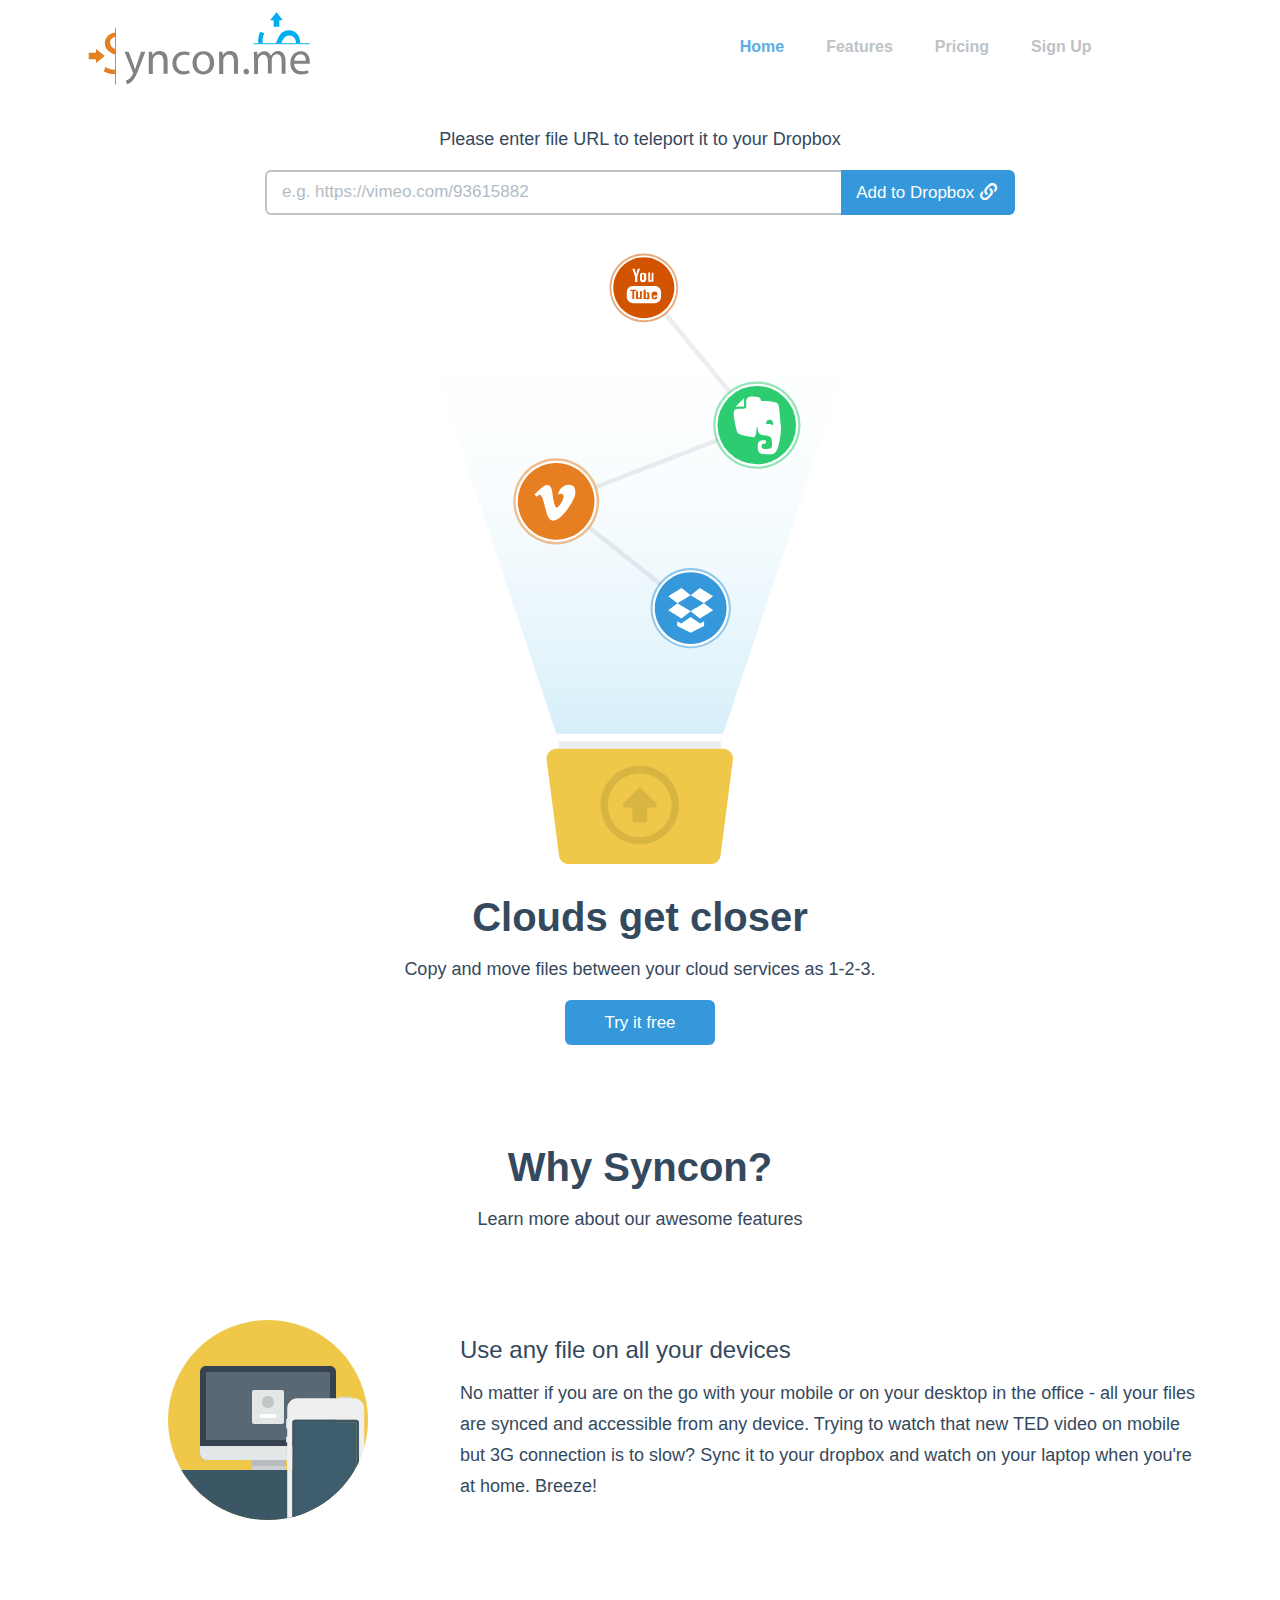
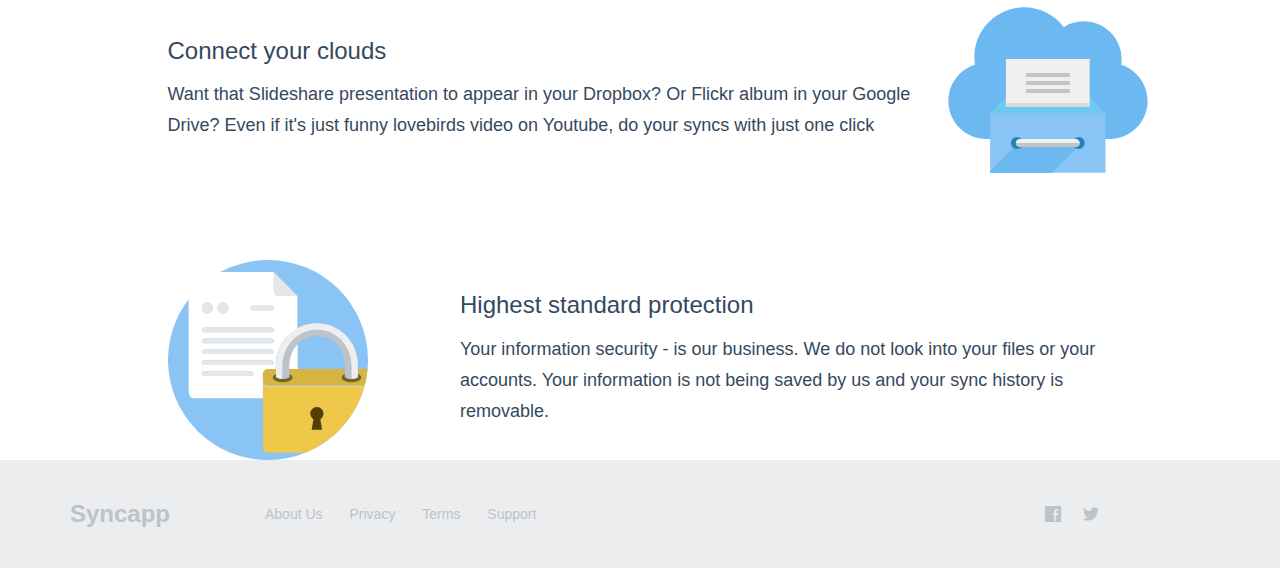
==== commit ceca1923: "Add icons, texts and minor changes" ====
--- a/index.html
+++ b/index.html
@@ -9,46 +9,46 @@
     <style type="text/css"></style>
   </head>
   <body>
-      <div class="container">
-        <nav class="navbar navbar-default" role="navigation" style="background-color: #ffffff">
-          <div class="row">
-            <div class="col-xs-3 vcenter">
-              <img alt="Cloud" src="./libs/img/logo1.svg" width=270px>
-            </div><!--
-            --><div class="col-xs-8 vcenter">
-              <div class="dropdown visible-xs pull-right">
-                <div class="btn-group">
-                  <button class="btn btn-primary">Dropdown</button>
-                  <button class="btn btn-primary dropdown-toggle" data-toggle="dropdown">
-                  <span class="caret"></span>
-                  </button>
-                  <ul class="dropdown-menu" role="menu">
-                    <li><a href="#fakelink">Sub Menu Element</a></li>
-                    <li><a href="#fakelink">Sub Menu Element</a></li>
-                    <li><a href="#fakelink">Sub Menu Element</a></li>
-                  </ul>
-                </div>
+    <div class="container">
+      <nav class="navbar navbar-default" role="navigation" style="background-color: #ffffff">
+        <div class="row">
+          <div class="col-xs-3 vcenter">
+            <img alt="Cloud" src="./libs/img/logo1.svg">
+          </div><!--
+          --><div class="col-xs-8 vcenter">
+            <div class="dropdown visible-xs pull-right">
+              <div class="btn-group">
+                <button class="btn btn-primary">Dropdown</button>
+                <button class="btn btn-primary dropdown-toggle" data-toggle="dropdown">
+                <span class="caret"></span>
+                </button>
+                <ul class="dropdown-menu" role="menu">
+                  <li><a href="#fakelink">Sub Menu Element</a></li>
+                  <li><a href="#fakelink">Sub Menu Element</a></li>
+                  <li><a href="#fakelink">Sub Menu Element</a></li>
+                </ul>
               </div>
-              <ul class="nav navbar-nav pull-right hidden-xs">
-                <li class="active"><a href="#fakelink">Home</a></li>
-                <li><a href="#fakelink">Features</a></li>
-                <li><a href="#fakelink">Pricing</a></li>
-                <li><a href="#fakelink">Sign Up</a></li>
-              </ul>
             </div>
+            <ul class="nav navbar-nav pull-right hidden-xs">
+              <li class="active"><a href="#fakelink">Home</a></li>
+              <li><a href="#fakelink">Features</a></li>
+              <li><a href="#fakelink">Pricing</a></li>
+              <li><a href="#fakelink">Sign Up</a></li>
+            </ul>
           </div>
-        </nav>
+        </div>
+      </nav>
+    </div>
+    <div class="container">
+      <div class="row">
+        <div class="col-lg-8 col-lg-offset-2 col-md-8 col-md-offset-2 col-xs-10 col-xs-offset-1">
+          <p class="text-center">Please enter file URL to teleport it to your Dropbox</p>
+        </div>
       </div>
-    <div class="container">
-    <div class="row topmargin20">
-      <div class="col-xs-6 col-xs-offset-3">
-      <p class="text-center">Please enter file URL to teleport it to your Dropbox</p>
-      </div>
-    </div>
       <div class="row botmargin20">
-        <div class="col-xs-6 col-xs-offset-3">
+        <div class="col-lg-8 col-lg-offset-2 col-md-8 col-md-offset-2 col-xs-10 col-xs-offset-1">
           <div class="input-group input-group-lg">
-            <input class="form-control" id="appendedInputButton-02" type="search" placeholder="Paste file URL">
+            <input class="form-control" id="appendedInputButton-02" type="text" placeholder="e.g. https://vimeo.com/93615882">
             <span class="input-group-btn">
             <button class="btn btn-default" type="button">Add to Dropbox <span class="fui-link"></span></button>
             </span>
@@ -56,63 +56,52 @@
         </div>
       </div>
       <div class="row">
-        <div class="col-xs-6 col-xs-offset-3">
+        <div class="col-lg-6 col-lg-offset-3 col-md-8 col-md-offset-2 col-xs-10 col-xs-offset-1 text-center">
           <div><img alt="Sync" src="./libs/img/teleport2.svg" width="500"></div>
         </div>
       </div>
       <div class="row">
         <div class="col-lg-6 col-lg-offset-3 col-md-8 col-md-offset-2 col-xs-10 col-xs-offset-1">
-          <h3 class="text-center">The best sync app possible</h3>
-          <p class="text-center">We have a great surprise for Designmodo fans – our first free HTML user interface kit. Flat UI Free is made on the basis of Twitter Bootstrap in a stunning flat-style.
+          <h3 class="text-center">Clouds get closer</h3>
+          <p class="text-center">Copy and move files between your cloud services as 1-2-3.
           </p>
-          <a href="#fakelink" class="btn btn-lg btn-info center-block" style="width: 150px">TRY IT NOW</a>
+          <a href="#fakelink" class="btn btn-lg btn-info center-block" style="width: 150px">Try it free</a>
         </div>
       </div>
-          <div class="row" style="margin-top: 130px">
-      <div class="col-md-12 text-center">
-        <h3>The Second Sneak-Peek of Startup Design Framework</h3>
-        <p>You can decide whether to create your site using UI Kit blocks or samples.</p>
+      <div class="row" style="margin-top: 70px">
+        <div class="col-md-12 text-center">
+          <h3>Why Syncon?</h3>
+          <p>Learn more about our awesome features</p>
+        </div>
       </div>
-    </div>
-    <div class="row">
-      <div class="col-md-3 col-md-offset-1 vcenter">
-        <img src="./libs/img/desktop-mobile.svg" width="200" height="200" alt="">
-      </div><!--
-      --><div class="col-md-8 vcenter">
-        <h6>Add files to any device</h6>
-        <p>Add </p>
+      <div class="row" style="margin-top: 70px;">
+        <div class="col-md-3 col-md-offset-1 vcenter">
+          <img src="./libs/img/desktop-mobile.svg" width="200" height="200" alt="">
+        </div><!--
+        --><div class="col-md-8 vcenter">
+          <h6>Use any file on all your devices</h6>
+          <p>No matter if you are on the go with your mobile or on your desktop in the office - all your files are synced and accessible from any device. Trying to watch that new TED video on mobile but 3G connection is to slow? Sync it to your dropbox and watch on your laptop when you're at home. Breeze!</p>
+        </div>
       </div>
-    </div>
-    <div class="row">
-      <div class="col-md-6 col-md-offset-1 vcenter">
-        <h6>Variety of designs</h6>
-        <p>Responsive web design is a web design approach aimed to provide crafting sites.</p>
-      </div><!--
-      --><div class="col-md-2 col-md-offset-1 vcenter">
-        <img src="./libs/img/cloud-folder.svg" width="200" height="200" alt="Time">
+      <div class="row" style="margin-top: 70px;">
+        <div class="col-md-8 col-md-offset-1 vcenter">
+          <h6>Connect your clouds</h6>
+          <p>Want that Slideshare presentation to appear in your Dropbox? Or Flickr album in your Google Drive? Even if it's just funny lovebirds video on Youtube, do your syncs with just one click </p>
+        </div><!--
+        --><div class="col-md-2 col-md-offset vcenter">
+          <img src="./libs/img/storage.svg" width="200" height="200" alt="Time">
+        </div>
       </div>
-    </div>
-    <div class="row">
-      <div class="col-md-2 col-md-offset-1 vcenter">
-        <img src="./libs/img/lock-document.svg" width="200" height="200" alt="Lock">
-      </div><!--
-      --><div class="col-md-7 col-md-offset-1 vcenter">
-        <h6>Feel our design</h6>
-        <p>Samples will show you the feeling on how to play around using the components in the website building process.</p>
-      </div>
-    </div>
-      <div class="row">
-        <div class="col-md-6 text-right vcenter">
-          <h5>Please signup here</h5>
+      <div class="row" style="margin-top: 70px;">
+        <div class="col-md-2 col-md-offset-1 vcenter">
+          <img src="./libs/img/lock-document.svg" width="200" height="200" alt="Lock">
         </div><!--
-        --><div class="col-md-6 text-left vcenter">
-          <button class="btn btn-primary btn-wide mll">
-          JOIN NOW!
-          </button>
+        --><div class="col-md-7 col-md-offset-1 vcenter">
+          <h6>Highest standard protection</h6>
+          <p>Your information security - is our business. We do not look into your files or your accounts. Your information is not being saved by us and your sync history is removable.</p>
         </div>
       </div>
     </div>
-
     <div class="bottom-menu">
       <div class="container">
         <div class="row">
--- a/libs/css/flatuipro.css
+++ b/libs/css/flatuipro.css
@@ -8588,6 +8588,45 @@
 vertical-align: middle;
 }
 
+input::-webkit-input-placeholder {
+    color: #aaa;
+    -webkit-transition: color 0.2s linear 0s;
+}
+input:focus::-webkit-input-placeholder {
+    color: #e5e5e5;
+    -webkit-transition: color 0.2s linear 0s;
+}
+
+/* Firefox < 19 */
+input:-moz-placeholder {
+    color: #aaa;
+    -moz-transition: color 0.25s linear 0s;
+}
+input:focus:-moz-placeholder {
+    color: #e5e5e5;
+    -moz-transition: color 0.25s linear 0s;
+}
+
+/* Firefox > 19 */
+input::-moz-placeholder {
+    color: #aaa;
+    -moz-transition: color 0.25s linear 0s;
+}
+input:focus::-moz-placeholder {
+    color: #e5e5e5;
+    -moz-transition: color 0.25s linear 0s;
+}
+
+/* Internet Explorer 10 */
+input:-ms-input-placeholder {
+    color: #aaa;
+    transition: color 0.25s linear 0s;
+}
+input:focus:-ms-input-placeholder {
+    color: #e5e5e5;
+    transition: color 0.25s linear 0s;
+}
+
 /* @@@@@@@@ Add new button style for input adding file url @@@@@@@@ 
 
 .input-group-btn .btn-green {
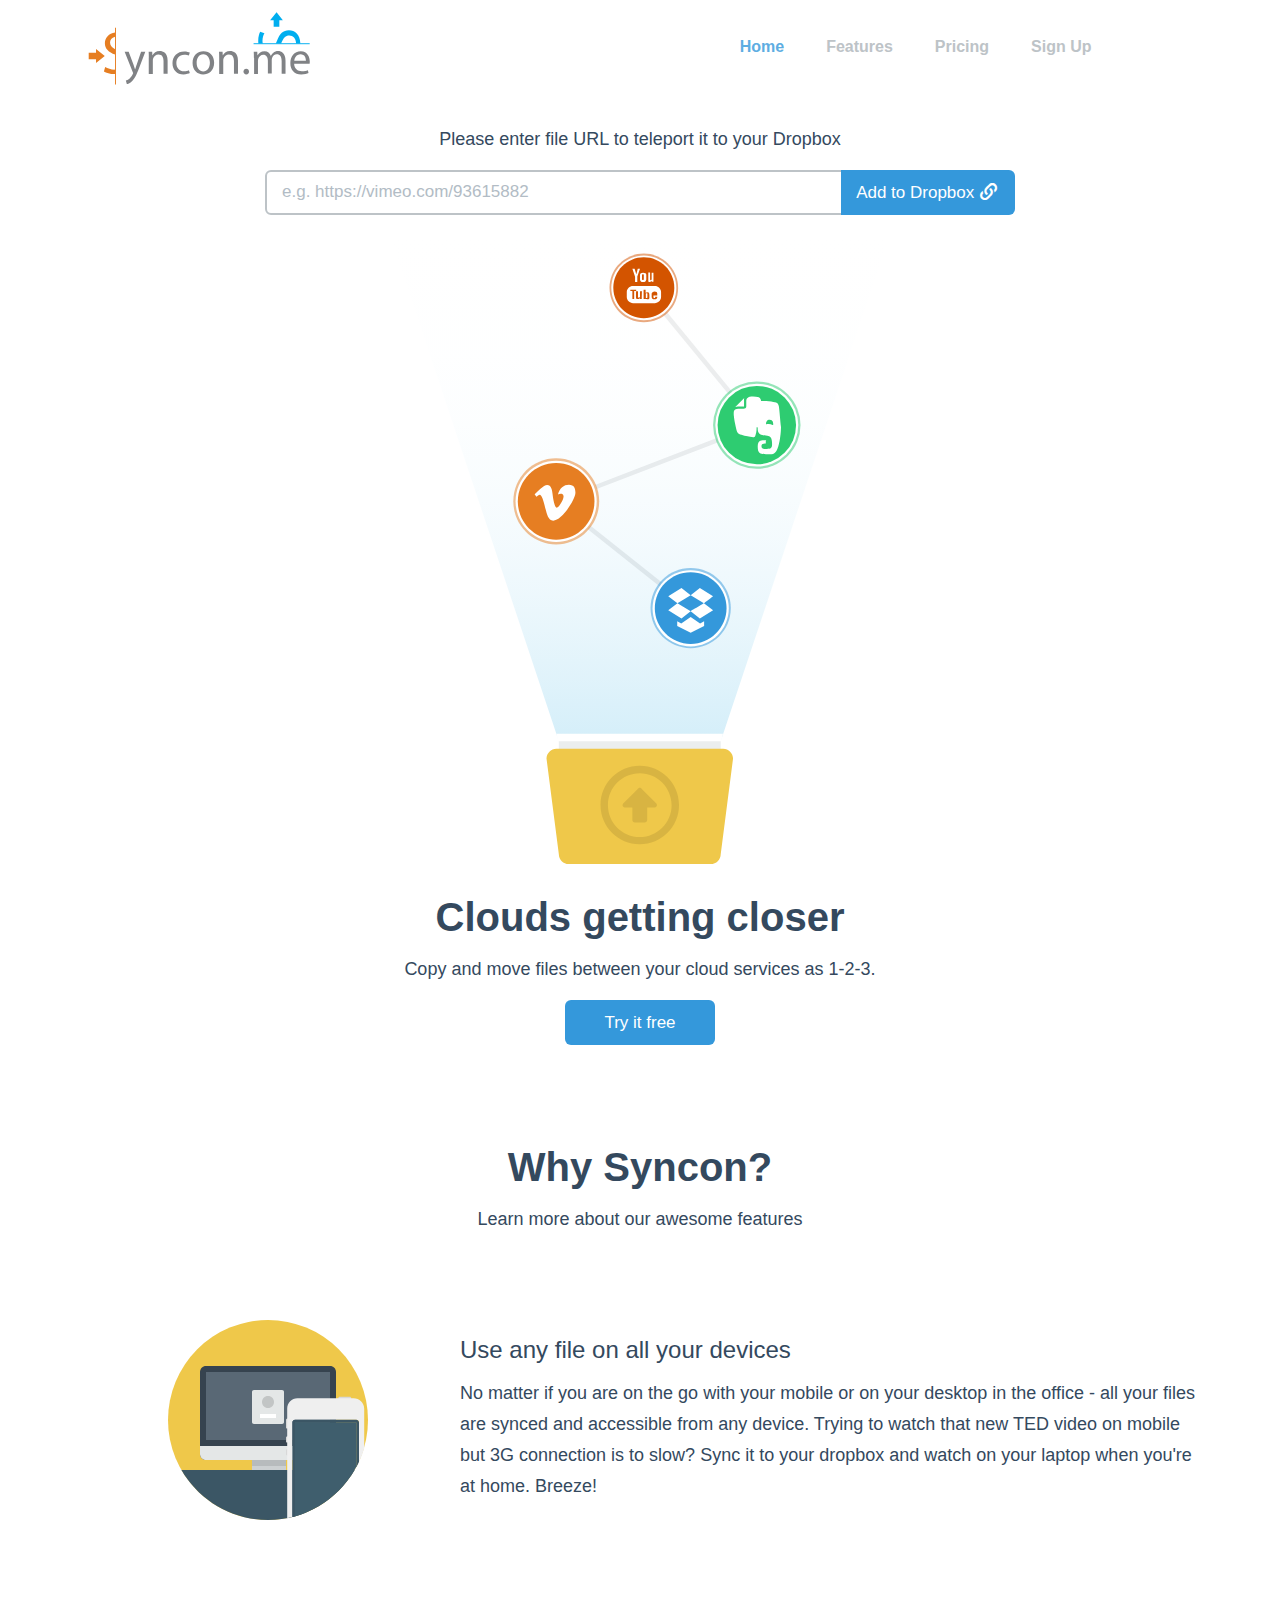
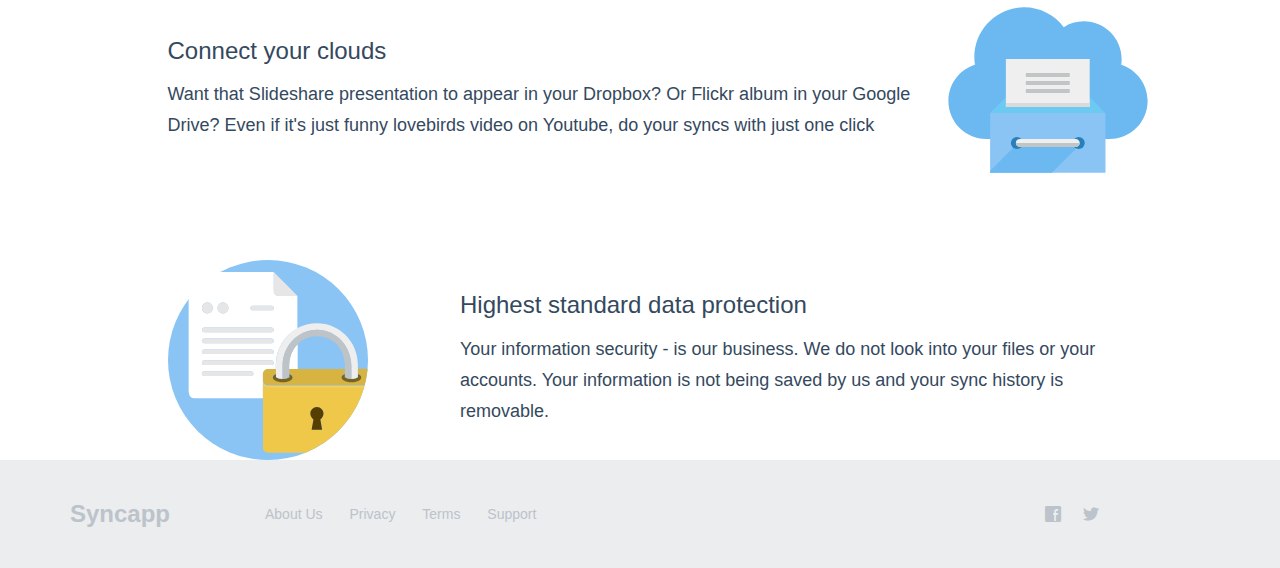
==== commit dde955cc: "Add wait icon and minor changes" ====
--- a/index.html
+++ b/index.html
@@ -62,7 +62,7 @@
       </div>
       <div class="row">
         <div class="col-lg-6 col-lg-offset-3 col-md-8 col-md-offset-2 col-xs-10 col-xs-offset-1">
-          <h3 class="text-center">Clouds get closer</h3>
+          <h3 class="text-center">Clouds getting closer</h3>
           <p class="text-center">Copy and move files between your cloud services as 1-2-3.
           </p>
           <a href="#fakelink" class="btn btn-lg btn-info center-block" style="width: 150px">Try it free</a>
@@ -88,7 +88,7 @@
           <h6>Connect your clouds</h6>
           <p>Want that Slideshare presentation to appear in your Dropbox? Or Flickr album in your Google Drive? Even if it's just funny lovebirds video on Youtube, do your syncs with just one click </p>
         </div><!--
-        --><div class="col-md-2 col-md-offset vcenter">
+        --><div class="col-md-2 col-md-offset vcenter text-right">
           <img src="./libs/img/storage.svg" width="200" height="200" alt="Time">
         </div>
       </div>
@@ -97,7 +97,7 @@
           <img src="./libs/img/lock-document.svg" width="200" height="200" alt="Lock">
         </div><!--
         --><div class="col-md-7 col-md-offset-1 vcenter">
-          <h6>Highest standard protection</h6>
+          <h6>Highest standard data protection</h6>
           <p>Your information security - is our business. We do not look into your files or your accounts. Your information is not being saved by us and your sync history is removable.</p>
         </div>
       </div>
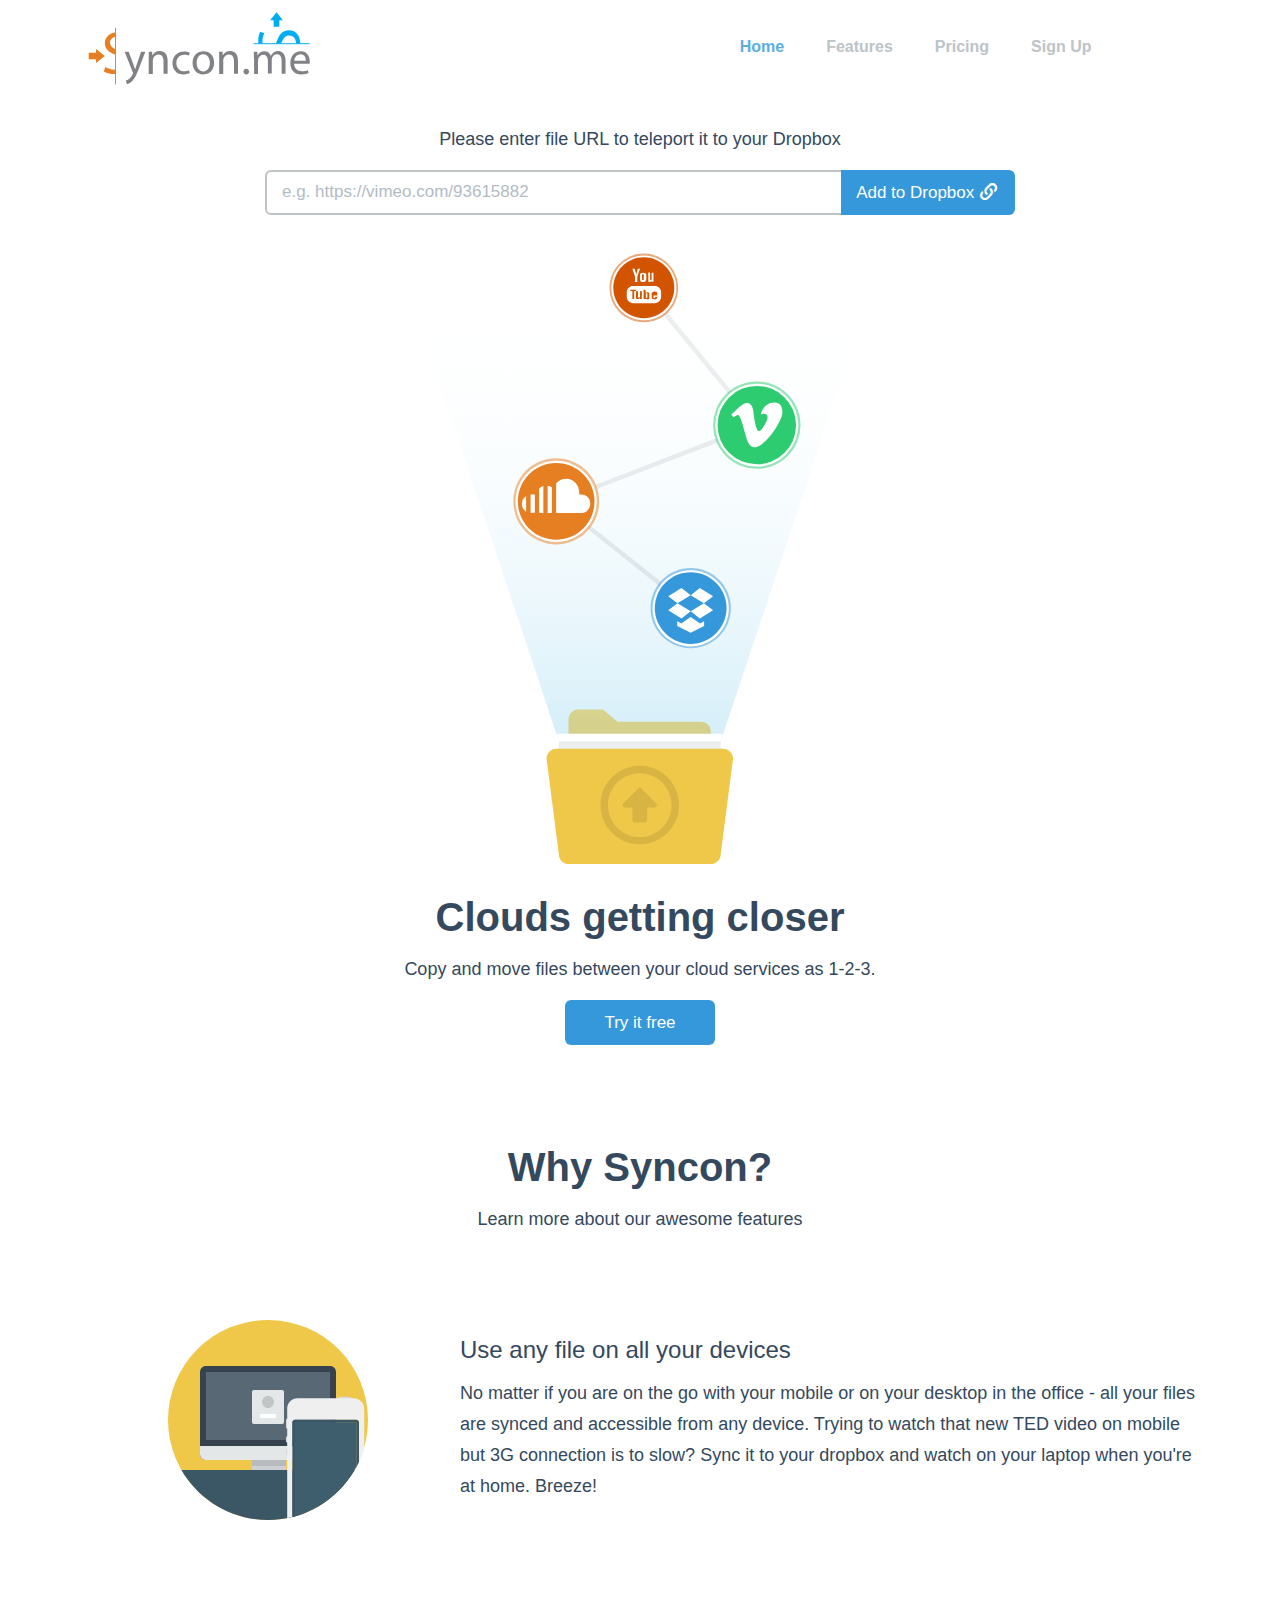
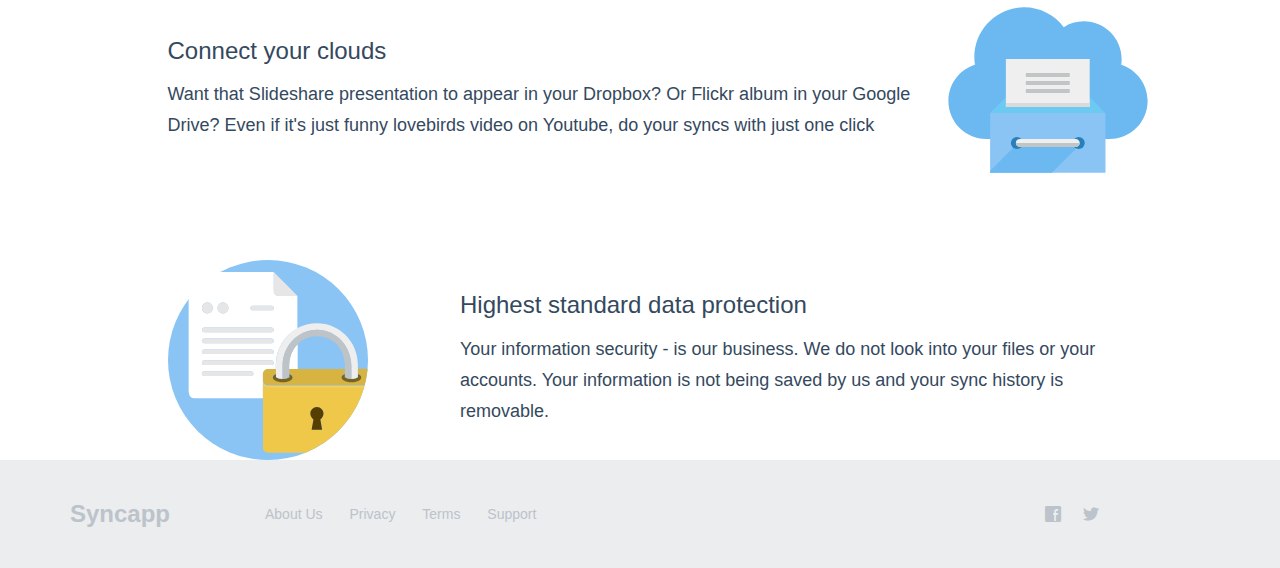
==== commit 26067c43: "Add privacy policy" ====
--- a/index.html
+++ b/index.html
@@ -18,8 +18,8 @@
           --><div class="col-xs-8 vcenter">
             <div class="dropdown visible-xs pull-right">
               <div class="btn-group">
-                <button class="btn btn-primary">Dropdown</button>
-                <button class="btn btn-primary dropdown-toggle" data-toggle="dropdown">
+                <button class="btn btn-info">Dropdown</button>
+                <button class="btn btn-info dropdown-toggle" data-toggle="dropdown">
                 <span class="caret"></span>
                 </button>
                 <ul class="dropdown-menu" role="menu">
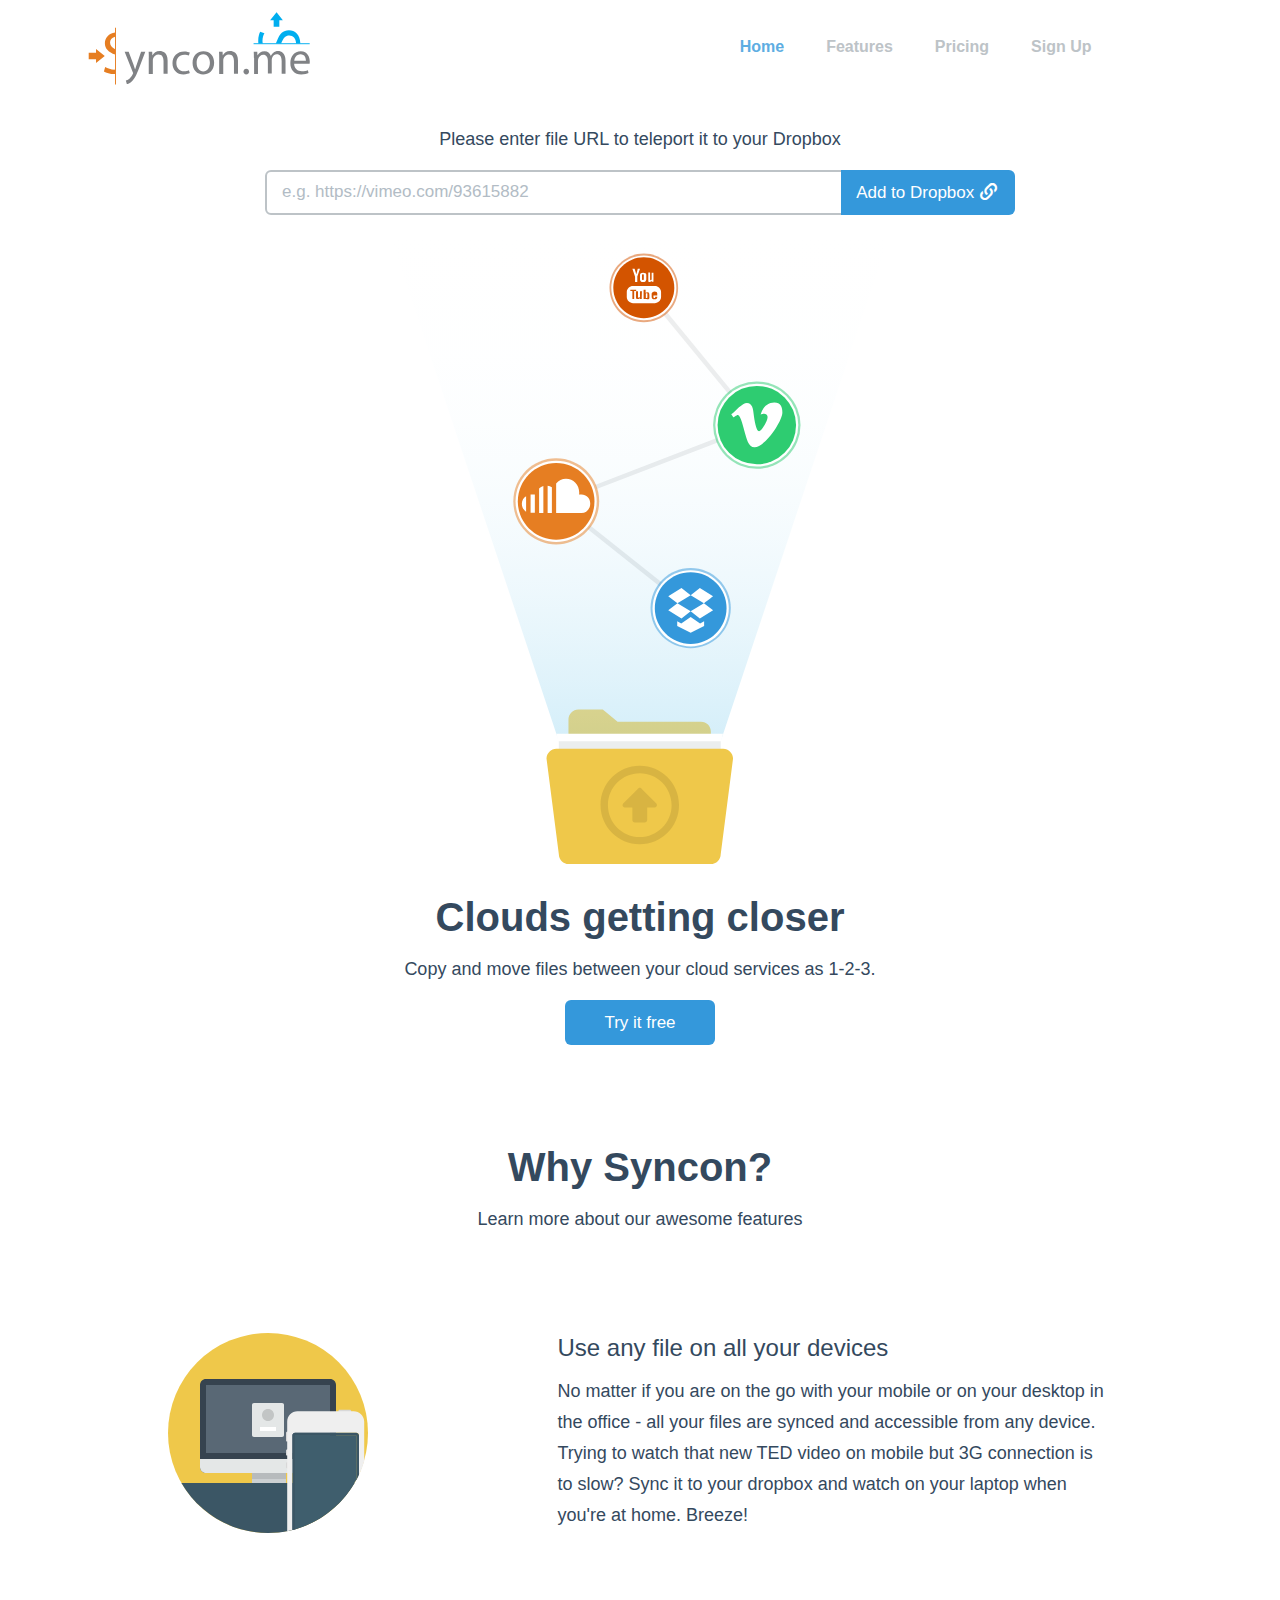
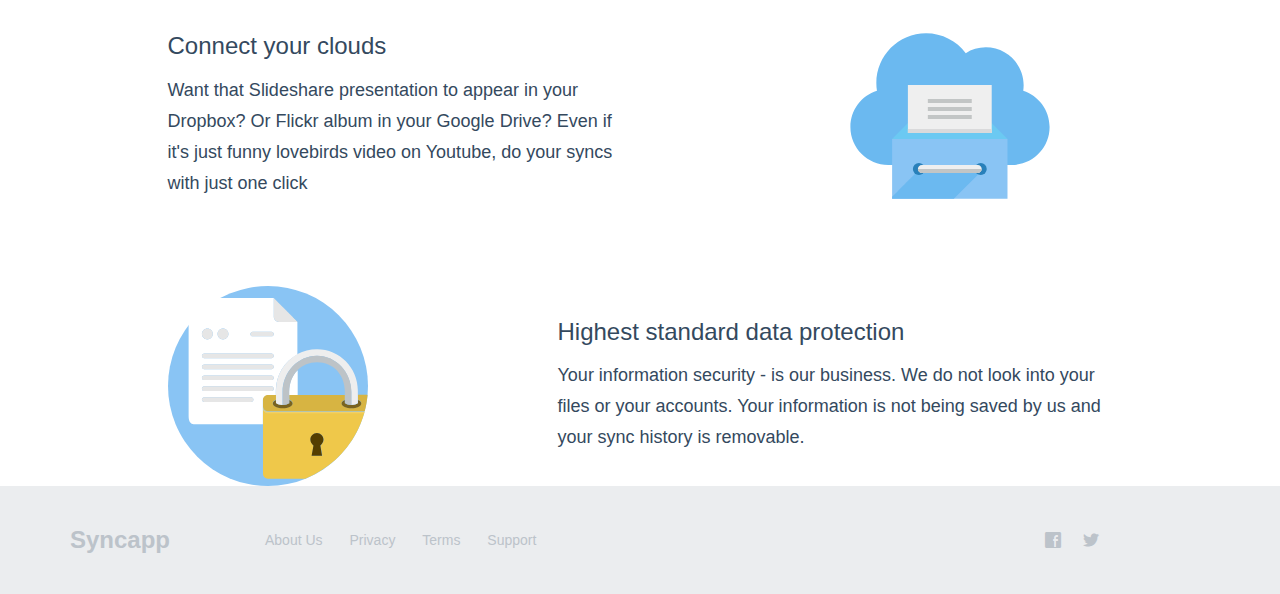
==== commit 07f88003: "Add responsive hacks" ====
--- a/index.html
+++ b/index.html
@@ -75,28 +75,37 @@
         </div>
       </div>
       <div class="row" style="margin-top: 70px;">
-        <div class="col-md-3 col-md-offset-1 vcenter">
+        <div class="col-sm-2 col-sm-offset-1 col-xs-10 col-xs-offset-1 text-center vcenter">
           <img src="./libs/img/desktop-mobile.svg" width="200" height="200" alt="">
         </div><!--
-        --><div class="col-md-8 vcenter">
+        --><div class="col-sm-6 col-sm-offset-2 col-xs-10 col-xs-offset-1 vcenter">
           <h6>Use any file on all your devices</h6>
           <p>No matter if you are on the go with your mobile or on your desktop in the office - all your files are synced and accessible from any device. Trying to watch that new TED video on mobile but 3G connection is to slow? Sync it to your dropbox and watch on your laptop when you're at home. Breeze!</p>
         </div>
       </div>
       <div class="row" style="margin-top: 70px;">
-        <div class="col-md-8 col-md-offset-1 vcenter">
+        <div class="col-sm-5 col-sm-offset-1 hidden-xs vcenter">
           <h6>Connect your clouds</h6>
           <p>Want that Slideshare presentation to appear in your Dropbox? Or Flickr album in your Google Drive? Even if it's just funny lovebirds video on Youtube, do your syncs with just one click </p>
         </div><!--
-        --><div class="col-md-2 col-md-offset vcenter text-right">
-          <img src="./libs/img/storage.svg" width="200" height="200" alt="Time">
+        --><div class="col-sm-3 col-sm-offset-2 hidden-xs vcenter">
+          <img src="./libs/img/storage.svg" width="200" height="200" alt="">
         </div>
+
+        <div class="col-xs-10 col-xs-offset-1 visible-xs text-center vcenter">
+          <img src="./libs/img/storage.svg" width="200" height="200" alt="">
+        </div><!--
+        --><div class="col-xs-10 col-xs-offset-1 visible-xs vcenter">
+          <h6>Connect your clouds</h6>
+          <p>Want that Slideshare presentation to appear in your Dropbox? Or Flickr album in your Google Drive? Even if it's just funny lovebirds video on Youtube, do your syncs with just one click </p>
+        </div>
+
       </div>
       <div class="row" style="margin-top: 70px;">
-        <div class="col-md-2 col-md-offset-1 vcenter">
+        <div class="col-sm-2 col-sm-offset-1 col-xs-10 col-xs-offset-1 text-center vcenter">
           <img src="./libs/img/lock-document.svg" width="200" height="200" alt="Lock">
         </div><!--
-        --><div class="col-md-7 col-md-offset-1 vcenter">
+        --><div class="col-sm-6 col-sm-offset-2 col-xs-10 col-xs-offset-1 vcenter">
           <h6>Highest standard data protection</h6>
           <p>Your information security - is our business. We do not look into your files or your accounts. Your information is not being saved by us and your sync history is removable.</p>
         </div>
--- a/libs/css/flatuipro.css
+++ b/libs/css/flatuipro.css
@@ -1,45 +1,3 @@
-@font-face {
-  font-family: 'Lato';
-  src: url(/assets/lato/lato-black.eot);
-  src: url(/assets/lato/lato-black.eot?#iefix) format('embedded-opentype'), url(/assets/lato/lato-black.woff) format('woff'), url(/assets/lato/lato-black.ttf) format('truetype'), url(/assets/lato/lato-black.svg#latoblack) format('svg');
-  font-weight: 900;
-  font-style: normal;
-}
-@font-face {
-  font-family: 'Lato';
-  src: url(/assets/lato/lato-bold.eot);
-  src: url(/assets/lato/lato-bold.eot?#iefix) format('embedded-opentype'), url(/assets/lato/lato-bold.woff) format('woff'), url(/assets/lato/lato-bold.ttf) format('truetype'), url(/assets/lato/lato-bold.svg#latobold) format('svg');
-  font-weight: bold;
-  font-style: normal;
-}
-@font-face {
-  font-family: 'Lato';
-  src: url(/assets/lato/lato-bolditalic.eot);
-  src: url(/assets/lato/lato-bolditalic.eot?#iefix) format('embedded-opentype'), url(/assets/lato/lato-bolditalic.woff) format('woff'), url(/assets/lato/lato-bolditalic.ttf) format('truetype'), url(/assets/lato/lato-bolditalic.svg#latobold-italic) format('svg');
-  font-weight: bold;
-  font-style: italic;
-}
-@font-face {
-  font-family: 'Lato';
-  src: url(/assets/lato/lato-italic.eot);
-  src: url(/assets/lato/lato-italic.eot?#iefix) format('embedded-opentype'), url(/assets/lato/lato-italic.woff) format('woff'), url(/assets/lato/lato-italic.ttf) format('truetype'), url(/assets/lato/lato-italic.svg#latoitalic) format('svg');
-  font-weight: normal;
-  font-style: italic;
-}
-@font-face {
-  font-family: 'Lato';
-  src: url(/assets/lato/lato-light.eot);
-  src: url(/assets/lato/lato-light.eot?#iefix) format('embedded-opentype'), url(/assets/lato/lato-light.woff) format('woff'), url(/assets/lato/lato-light.ttf) format('truetype'), url(/assets/lato/lato-light.svg#latolight) format('svg');
-  font-weight: 300;
-  font-style: normal;
-}
-@font-face {
-  font-family: 'Lato';
-  src: url(/assets/lato/lato-regular.eot);
-  src: url(/assets/lato/lato-regular.eot?#iefix) format('embedded-opentype'), url(/assets/lato/lato-regular.woff) format('woff'), url(/assets/lato/lato-regular.ttf) format('truetype'), url(/assets/lato/lato-regular.svg#latoregular) format('svg');
-  font-weight: normal;
-  font-style: normal;
-}
 @font-face {
   font-family: 'Flat-UI-Pro-Icons';
   src: url(/libs/assets/flat-ui-pro-icons-regular.eot);
@@ -353,6 +311,10 @@
   line-height: 1.72222;
   color: #34495e;
   background-color: #ffffff;
+  
+   min-width:565px; /* suppose you want minimun width of 565px */
+   width: auto !important;  /* Firefox will set width as auto */
+   width:565px;             /* As IE ignores !important it will set width as 565px; */
 }
 a {
   color: #16a085;
@@ -4667,7 +4629,7 @@
   .table > thead > tr > td,
   .table > tbody > tr > td,
   .table > tfoot > tr > td {
-    padding: 9px 25px;
+    padding: 9px 10px;
   }
 }
 .table > thead > tr > th,
